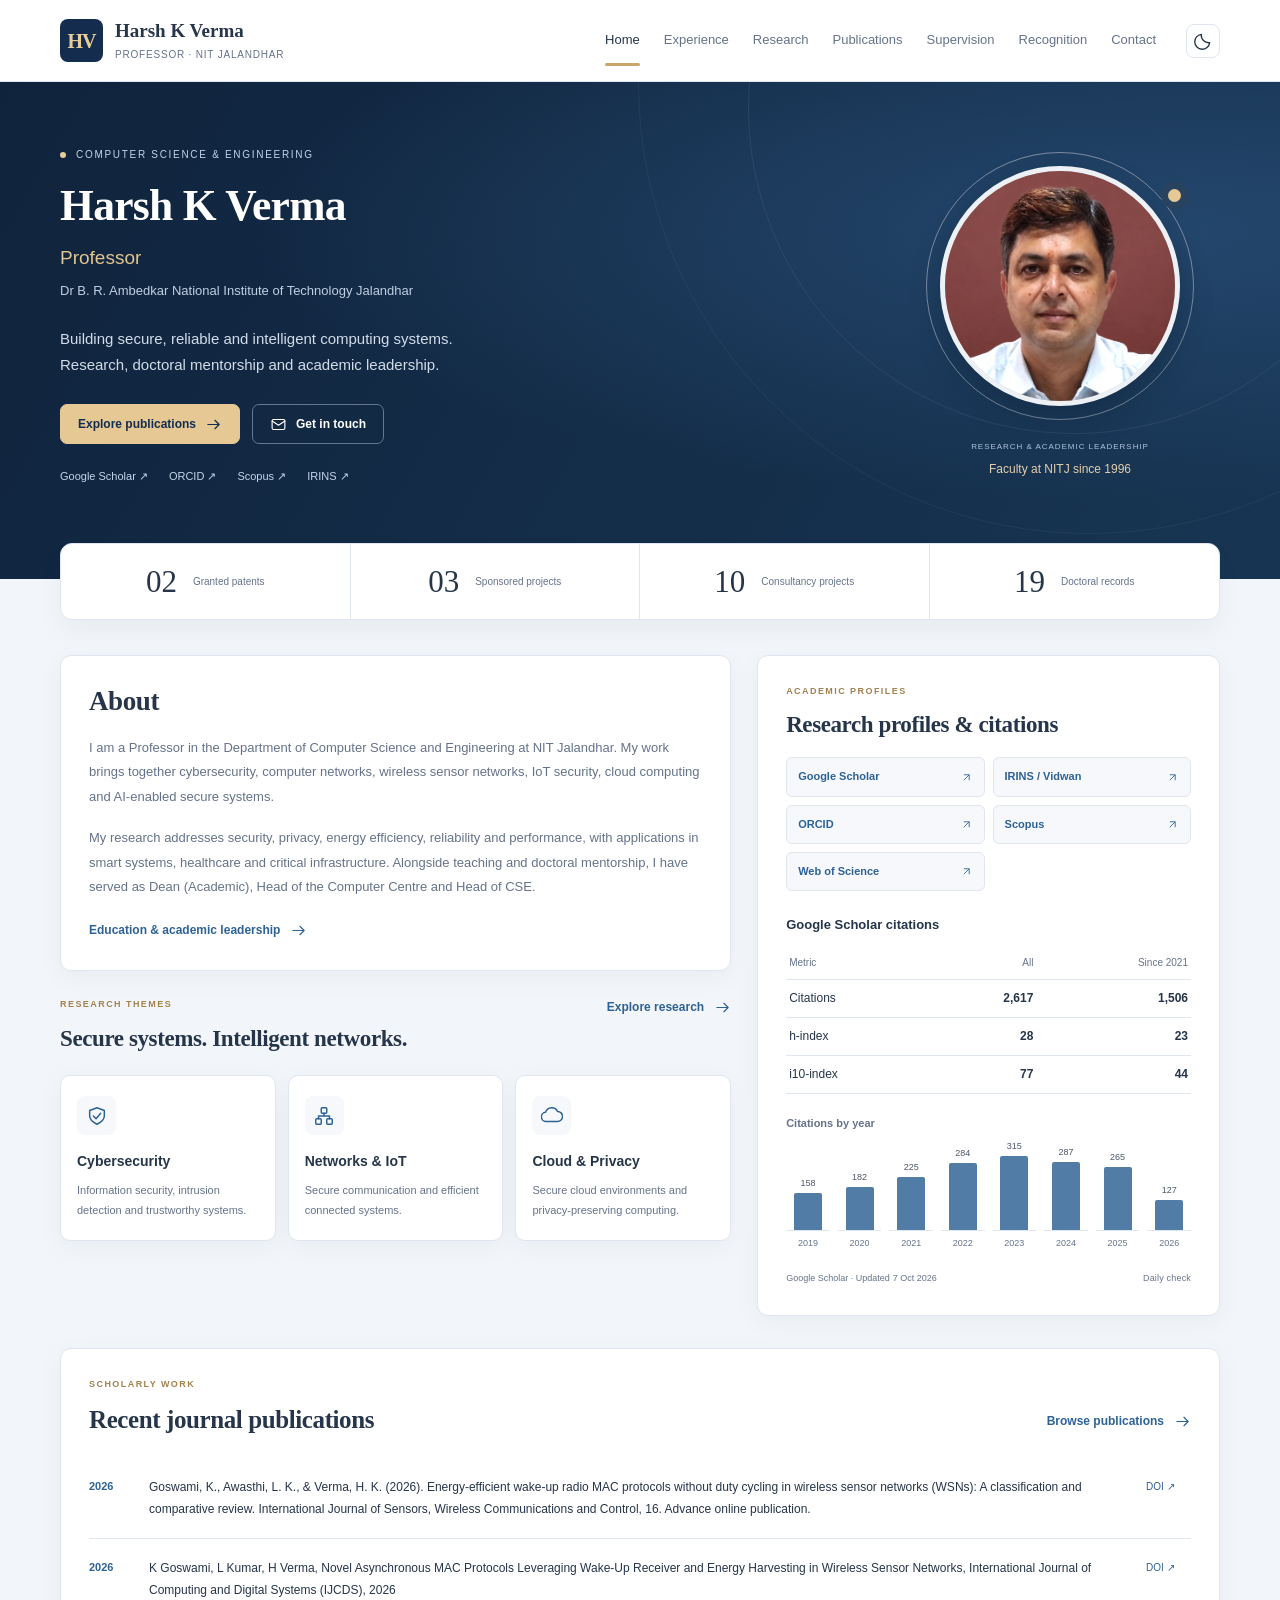
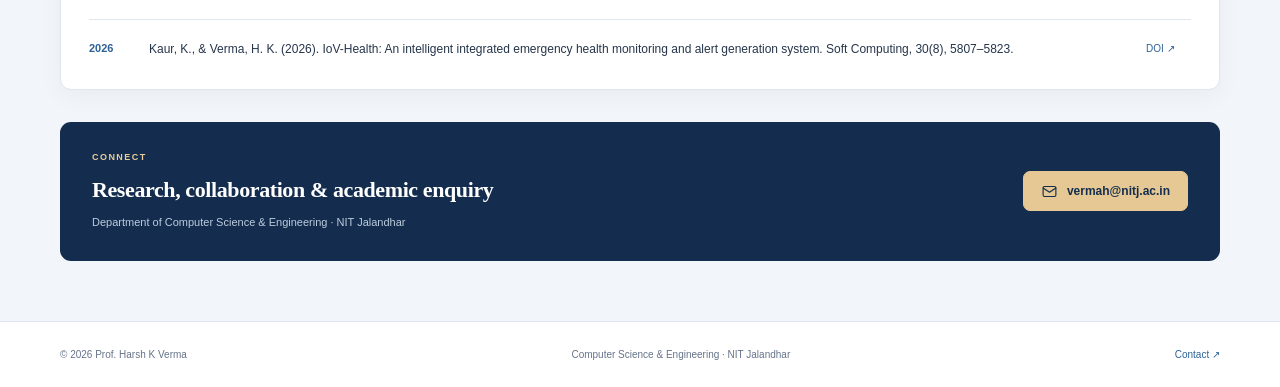
==== index.html @ cc551165 "Use Harsh K Verma consistently throughout the website" ====
<!doctype html><html lang="en"><head><meta charset="utf-8"><meta name="viewport" content="width=device-width,initial-scale=1"><meta name="description" content="Home of Prof. Harsh K Verma, Professor of Computer Science and Engineering at NIT Jalandhar."><meta name="theme-color" content="#142d4e"><title>Home | Prof. Harsh K Verma</title><link rel="canonical" href="https://harsh-verma-nitj.github.io/"><link rel="stylesheet" href="assets/style.css?v=20261007-4"><link rel="icon" type="image/svg+xml" href="assets/favicon.svg"></head><body><a class="skip-link" href="#content">Skip to content</a><header class="site-header"><div class="container nav-wrap"><a class="brand" href="index.html"><span class="brand-mark">HV</span><span>Harsh K Verma<small>Professor · NIT Jalandhar</small></span></a><nav id="primary-nav" class="nav" aria-label="Primary navigation"><a href="index.html" aria-current="page">Home</a><a href="experience.html">Experience</a><a href="research.html">Research</a><a href="publications.html">Publications</a><a href="supervision.html">Supervision</a><a href="service.html">Recognition</a><a href="contact.html">Contact</a></nav><div class="header-tools"><button id="theme-toggle" class="icon-button" type="button" aria-label="Switch to dark mode" aria-pressed="false"><svg viewBox="0 0 24 24" fill="none" stroke="currentColor" stroke-width="1.6" stroke-linecap="round" stroke-linejoin="round" aria-hidden="true"><path d="M20 14A9 9 0 0 1 10 4a9 9 0 1 0 10 10Z"/></svg></button><button class="menu-toggle icon-button" aria-label="Open navigation" aria-controls="primary-nav" aria-expanded="false">☰</button></div></div></header><main id="content"><section class="hero"><div class="container hero-inner"><div class="hero-copy"><p class="eyebrow"><span></span>Computer Science &amp; Engineering</p><h1>Harsh K Verma</h1><p class="hero-role">Professor</p><p class="hero-institute">Dr B. R. Ambedkar National Institute of Technology Jalandhar</p><p class="hero-summary">Building secure, reliable and intelligent computing systems.<br>Research, doctoral mentorship and academic leadership.</p><div class="actions"><a class="btn primary" href="publications.html">Explore publications <svg viewBox="0 0 24 24" fill="none" stroke="currentColor" stroke-width="1.6" stroke-linecap="round" stroke-linejoin="round" aria-hidden="true"><path d="M4 12h16m-6-6 6 6-6 6"/></svg></a><a class="btn outline" href="mailto:vermah@nitj.ac.in"><svg viewBox="0 0 24 24" fill="none" stroke="currentColor" stroke-width="1.6" stroke-linecap="round" stroke-linejoin="round" aria-hidden="true"><rect x="3" y="5" width="18" height="14" rx="2"/><path d="m3 7 9 6 9-6"/></svg> Get in touch</a></div><div class="hero-profile-links"><a href="https://scholar.google.com/citations?hl=en&amp;user=h0edtgIAAAAJ" target="_blank" rel="noopener">Google Scholar ↗</a><a href="https://orcid.org/0000-0003-4826-6150" target="_blank" rel="noopener">ORCID ↗</a><a href="https://www.scopus.com/authid/detail.uri?authorId=57204684351" target="_blank" rel="noopener">Scopus ↗</a><a href="https://nitj.irins.org/profile/90371" target="_blank" rel="noopener">IRINS ↗</a></div></div><div class="hero-photo-area"><div class="portrait-orbit"><img src="assets/profile-maroon-v2.jpg" alt="Prof. Harsh K Verma" class="hero-portrait" width="240" height="240"></div><div class="portrait-caption"><span>RESEARCH &amp; ACADEMIC LEADERSHIP</span><strong>Faculty at NITJ since 1996</strong></div></div></div></section>
<div class="container home-content"><div class="highlights" aria-label="Documented profile highlights"><a href="research.html#patents"><b>02</b><span>Granted patents</span></a><a href="research.html#projects"><b>03</b><span>Sponsored projects</span></a><a href="research.html#consultancy"><b>10</b><span>Consultancy projects</span></a><a href="supervision.html"><b>19</b><span>Doctoral records</span></a></div>
<div class="home-grid"><div class="home-overview"><section class="surface about-surface"><h2>About</h2><p>I am a Professor in the Department of Computer Science and Engineering at NIT Jalandhar. My work brings together cybersecurity, computer networks, wireless sensor networks, IoT security, cloud computing and AI-enabled secure systems.</p><p>My research addresses security, privacy, energy efficiency, reliability and performance, with applications in smart systems, healthcare and critical infrastructure. Alongside teaching and doctoral mentorship, I have served as Dean (Academic), Head of the Computer Centre and Head of CSE.</p><a class="text-link" href="experience.html">Education &amp; academic leadership <svg viewBox="0 0 24 24" fill="none" stroke="currentColor" stroke-width="1.6" stroke-linecap="round" stroke-linejoin="round" aria-hidden="true"><path d="M4 12h16m-6-6 6 6-6 6"/></svg></a></section><section class="home-section"><div class="section-top"><div><p class="section-kicker">Research themes</p><h2>Secure systems. Intelligent networks.</h2></div><a class="text-link" href="research.html">Explore research <svg viewBox="0 0 24 24" fill="none" stroke="currentColor" stroke-width="1.6" stroke-linecap="round" stroke-linejoin="round" aria-hidden="true"><path d="M4 12h16m-6-6 6 6-6 6"/></svg></a></div><div class="theme-grid">
<a class="theme-card" href="research.html#research"><span class="theme-icon"><svg viewBox="0 0 24 24" fill="none" stroke="currentColor" stroke-width="1.6" stroke-linecap="round" stroke-linejoin="round" aria-hidden="true"><path d="M12 3 4 6v6c0 5 8 9 8 9s8-4 8-9V6l-8-3Z"/><path d="m8 12 3 3 5-6"/></svg></span><h3>Cybersecurity</h3><p>Information security, intrusion detection and trustworthy systems.</p></a><a class="theme-card" href="research.html#research"><span class="theme-icon"><svg viewBox="0 0 24 24" fill="none" stroke="currentColor" stroke-width="1.6" stroke-linecap="round" stroke-linejoin="round" aria-hidden="true"><rect x="9" y="3" width="6" height="6" rx="1"/><rect x="3" y="15" width="6" height="6" rx="1"/><rect x="15" y="15" width="6" height="6" rx="1"/><path d="M12 9v3M6 15v-3h12v3"/></svg></span><h3>Networks &amp; IoT</h3><p>Secure communication and efficient connected systems.</p></a><a class="theme-card" href="research.html#research"><span class="theme-icon"><svg viewBox="0 0 24 24" fill="none" stroke="currentColor" stroke-width="1.6" stroke-linecap="round" stroke-linejoin="round" aria-hidden="true"><path d="M6 18a5 5 0 0 1-1-10 7 7 0 0 1 13-1 5.5 5.5 0 0 1 0 11H6Z"/></svg></span><h3>Cloud &amp; Privacy</h3><p>Secure cloud environments and privacy-preserving computing.</p></a></div></section></div><section class="surface scholar-surface" id="scholar-metrics" aria-labelledby="scholar-heading">
<p class="section-kicker">Academic profiles</p><h2 id="scholar-heading">Research profiles &amp; citations</h2>
<div class="research-profiles"><a href="https://scholar.google.com/citations?hl=en&amp;user=h0edtgIAAAAJ" target="_blank" rel="noopener noreferrer">Google Scholar<svg viewBox="0 0 24 24" fill="none" stroke="currentColor" stroke-width="1.6" aria-hidden="true"><path d="M7 17 17 7M7 7h10v10"/></svg></a><a href="https://nitj.irins.org/profile/90371" target="_blank" rel="noopener noreferrer">IRINS / Vidwan<svg viewBox="0 0 24 24" fill="none" stroke="currentColor" stroke-width="1.6" aria-hidden="true"><path d="M7 17 17 7M7 7h10v10"/></svg></a><a href="https://orcid.org/0000-0003-4826-6150" target="_blank" rel="noopener noreferrer">ORCID<svg viewBox="0 0 24 24" fill="none" stroke="currentColor" stroke-width="1.6" aria-hidden="true"><path d="M7 17 17 7M7 7h10v10"/></svg></a><a href="https://www.scopus.com/authid/detail.uri?authorId=57204684351" target="_blank" rel="noopener noreferrer">Scopus<svg viewBox="0 0 24 24" fill="none" stroke="currentColor" stroke-width="1.6" aria-hidden="true"><path d="M7 17 17 7M7 7h10v10"/></svg></a><a href="https://www.webofscience.com/wos/author/record/Y-4606-2019" target="_blank" rel="noopener noreferrer">Web of Science<svg viewBox="0 0 24 24" fill="none" stroke="currentColor" stroke-width="1.6" aria-hidden="true"><path d="M7 17 17 7M7 7h10v10"/></svg></a></div>
<div class="scholar-table-wrap"><table class="scholar-table"><caption>Google Scholar citations</caption><thead><tr><th scope="col">Metric</th><th scope="col">All</th><th scope="col" id="scholar-recent">Since 2021</th></tr></thead><tbody><tr><th scope="row">Citations</th><td data-metric="citations" data-period="all">2,617</td><td data-metric="citations" data-period="recent">1,506</td></tr><tr><th scope="row">h-index</th><td data-metric="h_index" data-period="all">28</td><td data-metric="h_index" data-period="recent">23</td></tr><tr><th scope="row">i10-index</th><td data-metric="i10_index" data-period="all">77</td><td data-metric="i10_index" data-period="recent">44</td></tr></tbody></table></div>
<div class="citation-chart-heading">Citations by year</div><ol class="citation-chart" id="scholar-chart" aria-label="Annual Google Scholar citations"><li aria-label="2019: 158 citations"><span class="citation-column"><span class="citation-bar" style="--bar-height:50.16%"><span class="citation-value">158</span></span></span><span class="citation-year">2019</span></li><li aria-label="2020: 182 citations"><span class="citation-column"><span class="citation-bar" style="--bar-height:57.78%"><span class="citation-value">182</span></span></span><span class="citation-year">2020</span></li><li aria-label="2021: 225 citations"><span class="citation-column"><span class="citation-bar" style="--bar-height:71.43%"><span class="citation-value">225</span></span></span><span class="citation-year">2021</span></li><li aria-label="2022: 284 citations"><span class="citation-column"><span class="citation-bar" style="--bar-height:90.16%"><span class="citation-value">284</span></span></span><span class="citation-year">2022</span></li><li aria-label="2023: 315 citations"><span class="citation-column"><span class="citation-bar" style="--bar-height:100.00%"><span class="citation-value">315</span></span></span><span class="citation-year">2023</span></li><li aria-label="2024: 287 citations"><span class="citation-column"><span class="citation-bar" style="--bar-height:91.11%"><span class="citation-value">287</span></span></span><span class="citation-year">2024</span></li><li aria-label="2025: 265 citations"><span class="citation-column"><span class="citation-bar" style="--bar-height:84.13%"><span class="citation-value">265</span></span></span><span class="citation-year">2025</span></li><li aria-label="2026: 127 citations"><span class="citation-column"><span class="citation-bar" style="--bar-height:40.32%"><span class="citation-value">127</span></span></span><span class="citation-year">2026</span></li></ol>
<p class="scholar-updated">Google Scholar · Updated <time id="scholar-updated" datetime="2026-10-07T07:09:14+00:00">7 Oct 2026</time><span class="scholar-refresh">Daily check</span></p>
</section></div>

<section class="surface home-publications"><div class="section-top"><div><p class="section-kicker">Scholarly work</p><h2>Recent journal publications</h2></div><a class="text-link" href="publications.html">Browse publications <svg viewBox="0 0 24 24" fill="none" stroke="currentColor" stroke-width="1.6" stroke-linecap="round" stroke-linejoin="round" aria-hidden="true"><path d="M4 12h16m-6-6 6 6-6 6"/></svg></a></div><article class="recent-paper"><span class="paper-year">2026</span><p>Goswami, K., Awasthi, L. K., &amp; Verma, H. K. (2026). Energy-efficient wake-up radio MAC protocols without duty cycling in wireless sensor networks (WSNs): A classification and comparative review. International Journal of Sensors, Wireless Communications and Control, 16. Advance online publication.</p><a href="https://doi.org/10.2174/0122103279413470251211053724" target="_blank" rel="noopener" aria-label="Open DOI for publication">DOI ↗</a></article><article class="recent-paper"><span class="paper-year">2026</span><p>K Goswami, L Kumar, H Verma, Novel Asynchronous MAC Protocols Leveraging Wake-Up Receiver and Energy Harvesting in Wireless Sensor Networks, International Journal of Computing and Digital Systems (IJCDS), 2026</p><a href="https://doi.org/10.12785/ijcds/1571172390" target="_blank" rel="noopener" aria-label="Open DOI for publication">DOI ↗</a></article><article class="recent-paper"><span class="paper-year">2026</span><p>Kaur, K., &amp; Verma, H. K. (2026). IoV-Health: An intelligent integrated emergency health monitoring and alert generation system. Soft Computing, 30(8), 5807–5823.</p><a href="https://doi.org/10.1007/s00500-023-08251-4" target="_blank" rel="noopener" aria-label="Open DOI for publication">DOI ↗</a></article></section>
<section class="contact-banner"><div><p class="section-kicker">Connect</p><h2>Research, collaboration &amp; academic enquiry</h2><p>Department of Computer Science &amp; Engineering · NIT Jalandhar</p></div><a class="btn primary" href="mailto:vermah@nitj.ac.in"><svg viewBox="0 0 24 24" fill="none" stroke="currentColor" stroke-width="1.6" stroke-linecap="round" stroke-linejoin="round" aria-hidden="true"><rect x="3" y="5" width="18" height="14" rx="2"/><path d="m3 7 9 6 9-6"/></svg> vermah@nitj.ac.in</a></section></div></main><footer><div class="container footer-inner"><span>© <span id="year"></span> Prof. Harsh K Verma</span><span>Computer Science &amp; Engineering · NIT Jalandhar</span><a href="mailto:vermah@nitj.ac.in">Contact ↗</a></div></footer><script src="assets/script.js?v=20261007-4"></script></body></html>
---- assets/style.css ----
:root{color-scheme:light;--navy:#142d4e;--navy-deep:#10243f;--ink:#26354a;--muted:#65738a;--blue:#2e6295;--gold:#cba66a;--gold-pale:#e8cd98;--page:#f2f5f9;--paper:#fff;--soft:#f6f8fc;--line:#dfe6ef;--max:1160px;--shadow:0 6px 26px rgba(22,44,75,.045)}
body.dark{color-scheme:dark;--ink:#dbe5f3;--muted:#a7b5ca;--blue:#9bc5f1;--page:#0e1828;--paper:#162237;--soft:#1d2c42;--line:#2b3a50;--shadow:0 6px 26px rgba(0,0,0,.15)}
*{box-sizing:border-box}html{scroll-behavior:smooth}body{margin:0;background:var(--page);color:var(--ink);font:15px/1.75 -apple-system,BlinkMacSystemFont,"Segoe UI",Arial,sans-serif}a{color:var(--blue);text-decoration:none}a:hover{text-decoration:underline}button,input,select{font:inherit}button,a,input,select,summary{ -webkit-tap-highlight-color:transparent}button{cursor:pointer}svg{width:20px;height:20px;flex-shrink:0}h1,h2,h3{font-family:Georgia,"Times New Roman",serif;font-weight:600;line-height:1.27;color:var(--ink)}h1,h2,h3,p{margin-top:0}h2{font-size:27px;letter-spacing:-.4px;margin-bottom:18px}h3{font-size:18px;margin-bottom:10px}p{margin-bottom:16px}[hidden]{display:none!important}:focus-visible{outline:3px solid var(--blue);outline-offset:4px}.container{width:min(calc(100% - 48px),var(--max));margin-inline:auto}.skip-link{position:absolute;top:-100px;left:20px;padding:10px 18px;background:var(--paper);z-index:100}.skip-link:focus{top:12px}.site-header{height:82px;background:var(--paper);border-bottom:1px solid var(--line);position:sticky;top:0;z-index:20}.nav-wrap{height:100%;display:flex;align-items:center;gap:30px}.brand{display:flex;align-items:center;gap:12px;color:var(--ink);font:600 19px/1.2 Georgia,serif;white-space:nowrap}.brand:hover{text-decoration:none}.brand-mark{background:var(--navy);color:var(--gold-pale);width:43px;height:43px;border-radius:8px;display:grid;place-items:center;font-size:20px;letter-spacing:-1px}.brand small{display:block;font:10px/1.2 -apple-system,BlinkMacSystemFont,"Segoe UI",Arial,sans-serif;letter-spacing:.08em;margin-top:6px;text-transform:uppercase;color:var(--muted)}.nav{margin-left:auto;display:flex;align-items:center;gap:24px}.nav a{font-size:13px;font-weight:500;color:var(--muted);position:relative;padding:30px 0}.nav a:hover{text-decoration:none;color:var(--ink)}.nav a[aria-current=page]{color:var(--ink)}.nav a[aria-current=page]:after{content:"";height:3px;background:var(--gold);position:absolute;bottom:16px;left:0;right:0;border-radius:4px}.header-tools{display:flex;gap:8px}.icon-button{display:grid;place-items:center;background:transparent;border:1px solid var(--line);border-radius:8px;color:var(--ink);height:34px;width:34px}.menu-toggle{display:none;font-size:18px}.hero{background:radial-gradient(ellipse at 90% 30%,#24476d 0,transparent 55%),linear-gradient(120deg,#10233c,#173553);color:#fff;position:relative;overflow:hidden}.hero:before{content:"";width:650px;height:650px;border:1px solid #fff;border-radius:50%;position:absolute;right:-120px;top:-300px;opacity:.07}.hero:after{content:"";width:900px;height:900px;border:1px solid #fff;border-radius:50%;position:absolute;right:-260px;top:-450px;opacity:.05;pointer-events:none}.hero-inner{position:relative;z-index:1;display:grid;grid-template-columns:minmax(0,1fr) 320px;gap:65px;padding:64px 0 92px;align-items:center}.hero h1{font-size:clamp(32px,3.4vw,47px);letter-spacing:-.7px;color:#fff;margin:14px 0 8px;white-space:nowrap}.eyebrow{font-size:10px;color:#c1d6ed;text-transform:uppercase;letter-spacing:.17em;display:flex;align-items:center;gap:10px;margin:0}.eyebrow>span{height:6px;width:6px;border-radius:50%;background:var(--gold-pale)}.hero-role{font-size:19px;font-weight:500;color:#e2c58f;margin-bottom:6px}.hero-institute{font-size:13px;color:#c0d0e3;max-width:560px;margin-bottom:23px}.hero-summary{color:#d2ddea;font-size:15px;line-height:1.75;margin-bottom:26px}.actions{display:flex;flex-wrap:wrap;gap:12px}.btn{display:inline-flex;align-items:center;justify-content:center;gap:9px;border-radius:7px;border:1px solid var(--line);padding:10px 17px;font-size:12px;font-weight:600;color:var(--ink);background:var(--paper);line-height:1.5;white-space:nowrap}.btn:hover{text-decoration:none;filter:brightness(.96)}.btn svg{width:17px;height:17px}.btn.primary{background:#e5c894;border-color:#e5c894;color:#142d4e}.btn.outline{border-color:#637991;background:transparent;color:#fff}.btn.secondary{background:var(--soft);border-color:var(--line)}button.btn:disabled{opacity:.35;cursor:default}.hero-profile-links{display:flex;gap:21px;margin-top:23px}.hero-profile-links a{color:#c4d6e9;font-size:11px}.hero-photo-area{text-align:center}.portrait-orbit{width:268px;height:268px;border:1px solid #7d8da3;border-radius:50%;padding:13px;margin:auto;position:relative}.portrait-orbit:after{content:"";position:absolute;right:12px;top:36px;width:13px;height:13px;background:#e5c894;box-shadow:0 0 0 7px #29435e;border-radius:50%}.hero-portrait{display:block;width:240px;height:240px;border-radius:50%;object-fit:cover;object-position:center;border:5px solid #edf1f5;background:#c5cbd0;box-shadow:0 12px 30px #0b1a2b55}.portrait-caption{margin-top:20px;display:flex;flex-direction:column;gap:5px}.portrait-caption span{font-size:8px;letter-spacing:.12em;color:#adc4de}.portrait-caption strong{font-size:12px;font-weight:500;color:#e3cfaa}.home-content{position:relative;padding-bottom:60px}.highlights{position:relative;display:grid;grid-template-columns:repeat(4,1fr);margin:-36px 0 35px;background:var(--paper);border:1px solid var(--line);border-radius:12px;box-shadow:0 12px 25px #172e4d0b;z-index:2}.highlights a{padding:22px 20px;display:flex;align-items:center;justify-content:center;gap:16px;border-right:1px solid var(--line);color:var(--muted);font-size:10px;line-height:1.5}.highlights a:hover{text-decoration:none;background:var(--soft)}.highlights a:first-child{border-radius:12px 0 0 12px}.highlights a:last-child{border:0;border-radius:0 12px 12px 0}.highlights b{font:500 31px/1 Georgia,serif;color:var(--ink)}.highlights span{max-width:110px}.home-grid{display:grid;grid-template-columns:1.45fr 1fr;gap:26px;align-items:stretch}.surface{background:var(--paper);border:1px solid var(--line);border-radius:11px;padding:28px;box-shadow:var(--shadow);scroll-margin-top:110px}.section-kicker{font-size:9px;font-weight:600;text-transform:uppercase;letter-spacing:.16em;color:#a3824f;margin-bottom:11px}.about-surface p:not(.section-kicker){font-size:13px;color:var(--muted);line-height:1.9}.about-surface h2{font-size:27px}.text-link{display:inline-flex;align-items:center;gap:10px;font-size:12px;font-weight:600}.text-link svg{width:17px;height:17px}.recent-highlights h2{font-size:23px}.news-item{border-left:2px solid var(--line);padding:0 0 14px 17px;position:relative}.news-item:before{content:"";width:7px;height:7px;border:2px solid var(--paper);border-radius:50%;background:var(--gold);position:absolute;left:-4.5px;top:5px}.news-item:last-child{padding-bottom:0}.news-date{font-size:9px;letter-spacing:.06em;color:var(--blue);font-weight:600}.news-item p{font-size:11px;color:var(--muted);line-height:1.8;margin:5px 0 7px}.home-section{margin-top:40px}.section-top{display:flex;align-items:end;justify-content:space-between;gap:22px;margin-bottom:22px}.section-top h2{margin-bottom:0;font-size:25px}.section-top .text-link{flex-shrink:0;margin-bottom:4px}.theme-grid{display:grid;grid-template-columns:repeat(4,1fr);gap:18px}.theme-card{padding:23px 20px;border:1px solid var(--line);border-radius:10px;background:var(--paper);color:var(--ink);box-shadow:var(--shadow)}.theme-card:hover{text-decoration:none;border-color:#a8bdd3}.theme-icon{display:grid;place-items:center;width:39px;height:39px;border-radius:8px;background:var(--soft);color:var(--blue);margin-bottom:18px}.theme-icon svg{width:22px;height:22px}.theme-card h3{font-family:inherit;font-size:14px;font-weight:600}.theme-card p{font-size:11px;line-height:1.8;color:var(--muted);margin:0}.home-publications{margin-top:32px}.recent-paper{display:grid;grid-template-columns:45px minmax(0,1fr) 45px;gap:15px;padding:18px 0;border-bottom:1px solid var(--line);align-items:start}.recent-paper:last-child{padding-bottom:0;border-bottom:0}.recent-paper .paper-year{font-size:11px;font-weight:600;color:var(--blue);padding-top:1px}.recent-paper p{font-size:12px;line-height:1.85;margin:0}.recent-paper a{font-size:10px;white-space:nowrap;padding-top:2px}.contact-banner{margin-top:32px;border-radius:11px;background:var(--navy);padding:28px 32px;display:flex;align-items:center;justify-content:space-between;gap:24px}.contact-banner h2{font-size:22px;color:#fff;margin-bottom:9px}.contact-banner p:not(.section-kicker){font-size:11px;color:#bccdde;margin-bottom:0}.contact-banner .section-kicker{color:var(--gold-pale)}.page-layout{display:grid;grid-template-columns:240px minmax(0,1fr);gap:30px;padding:38px 0 60px;align-items:start}.profile-sidebar{position:sticky;top:114px;background:var(--paper);border:1px solid var(--line);border-radius:11px;padding:24px 20px;box-shadow:var(--shadow)}.side-portrait{display:block;border-radius:50%;width:144px;height:144px;object-fit:cover;margin:auto;border:4px solid var(--soft)}.profile-sidebar h2{font-size:20px;text-align:center;margin:18px 0 7px}.side-designation{text-align:center;font-size:12px;font-weight:600;color:var(--blue);margin-bottom:16px}.profile-sidebar>p:not(.side-designation){font-size:11px;color:var(--muted);text-align:center;line-height:1.85;margin-bottom:13px}.side-email{display:block;text-align:center;font-size:11px}.side-links{margin-top:22px;padding-top:15px;border-top:1px solid var(--line)}.side-links a{display:flex;justify-content:space-between;gap:12px;font-size:11px;padding:6px 0}.side-note{border-top:1px solid var(--line);margin-top:16px;padding-top:19px}.side-note>span{font-size:8px;letter-spacing:.13em;color:var(--muted)}.side-note p{font-size:11px;margin:7px 0 0;line-height:1.85;color:var(--ink)}.page-content{min-width:0}.page-heading{padding:4px 0 20px}.page-heading h1{font-size:34px;letter-spacing:-.5px;margin:0 0 12px}.page-heading>p:last-child{color:var(--muted);font-size:12px;margin:0;max-width:650px}.page-content .surface+.surface{margin-top:23px}.page-content .surface>.section-kicker{margin-bottom:9px}.page-content .surface>h2{font-size:23px;margin-bottom:18px}.intro{font-size:12px;color:var(--muted);margin-bottom:24px}.cards{display:grid;gap:15px}.cards.two{grid-template-columns:repeat(2,minmax(0,1fr))}.cards.three{grid-template-columns:repeat(2,minmax(0,1fr))}.card{border:1px solid var(--line);background:var(--soft);padding:20px;border-radius:8px;min-width:0;overflow-wrap:anywhere}.card h3{font-size:16px;line-height:1.5;margin:10px 0}.card p{font-size:11px;color:var(--muted);line-height:1.8;margin-bottom:0}.record-meta{display:flex;flex-wrap:wrap;justify-content:space-between;gap:7px 12px;font-size:9px;color:var(--muted)}.tag{display:inline-block;border:1px solid var(--line);background:var(--paper);padding:2px 7px;border-radius:4px;color:var(--blue);text-transform:uppercase;letter-spacing:.05em;font-size:8px;font-weight:600}.scholar-card[data-status=Submitted] .tag{color:#94632d;background:#fcf3e5}.small{font-size:10px!important;margin-top:14px!important}.thesis-title{color:var(--ink)!important;margin-bottom:12px!important}.timeline-item{display:grid;grid-template-columns:135px minmax(0,1fr);gap:20px;padding:20px 0;border-bottom:1px solid var(--line);position:relative}.timeline-item:first-child{padding-top:0}.timeline-item:last-child{border:0;padding-bottom:0}.timeline-item .year{font-size:10px;color:var(--blue);font-weight:600;line-height:1.7}.timeline-item h3{font-size:17px;margin-bottom:8px}.timeline-item p{font-size:11px;color:var(--muted);margin:0}.qualification{display:flex;align-items:center;gap:18px}.qualification-icon{display:grid;place-items:center;background:var(--soft);width:52px;height:52px;border-radius:9px;color:var(--blue)}.qualification h3{margin:0 0 4px;font-size:18px}.qualification p{margin:0;font-size:12px;color:var(--muted)}.section-tabs{display:flex;flex-wrap:wrap;gap:8px;margin-bottom:23px}.section-tabs a{padding:7px 12px;background:var(--paper);border:1px solid var(--line);border-radius:5px;font-size:11px}.project-facts{margin:16px 0 0}.project-facts>div{padding:9px 0 0;margin-top:9px;border-top:1px solid var(--line)}.project-facts dt{font-size:8px;text-transform:uppercase;letter-spacing:.08em;color:var(--muted)}.project-facts dd{margin:3px 0 0;font-size:11px;color:var(--ink)}.table-wrap{overflow-x:auto;border:1px solid var(--line);border-radius:8px}.records-table{width:100%;min-width:620px;border-collapse:collapse;text-align:left;font-size:10px}.records-table th{background:var(--soft);font-size:9px;font-weight:600;letter-spacing:.04em;color:var(--blue);padding:12px 14px;border-bottom:1px solid var(--line)}.records-table td{padding:14px;vertical-align:top;border-bottom:1px solid var(--line);line-height:1.8}.records-table tr:last-child td{border-bottom:0}.records-table th:first-child{width:46%}.records-table th:nth-child(2){width:26%}.team-details{margin-top:6px;font-size:9px}.team-details summary{cursor:pointer;color:var(--blue)}.team-details p{margin:6px 0 0;color:var(--muted)}.publication-controls,.scholar-controls{display:flex;align-items:end;gap:12px;flex-wrap:wrap}.publication-controls>div{flex:1;min-width:100px}.publication-controls>.search-field{flex:2.5;min-width:180px}.publication-controls label,.scholar-controls label{display:block;font-size:10px;font-weight:600;margin-bottom:7px}.publication-controls input,.publication-controls select,.scholar-controls input,.scholar-controls select{width:100%;background:var(--paper);color:var(--ink);border:1px solid #b5c2d1;border-radius:6px;padding:10px;font-size:11px;line-height:1.7}.publication-controls .btn{padding:11px 13px;font-size:10px}.result-count{font-size:10px;color:var(--muted);margin:20px 0 8px}.publication{padding:19px 0;border-bottom:1px solid var(--line);overflow-wrap:anywhere}.publication p{font-size:12px;line-height:1.85;margin:10px 0 8px}.doi-link{font-size:10px;display:inline-block;border:1px solid var(--line);padding:2px 7px;border-radius:4px;background:var(--soft)}.publication-pagination{display:flex;align-items:center;justify-content:space-between;gap:14px;margin-top:24px;font-size:10px}.publication-pagination .btn{font-size:10px}.profile-resources{border-top:1px solid var(--line);padding-top:24px;margin-top:30px}.profile-resources h3{font-size:17px}.profile-links{display:flex;flex-wrap:wrap;gap:16px;font-size:11px}.scholar-controls>div:first-child{flex:3;min-width:180px}.scholar-controls>div:last-child{flex:1;min-width:140px}.award-feature{display:flex;align-items:center;gap:22px}.award-icon{display:grid;place-items:center;width:70px;height:70px;background:#f6eddd;border-radius:12px;color:#9a773b}.award-icon svg{height:38px;width:38px}.award-feature h2{font-size:27px;margin-bottom:7px}.award-feature p:last-child{font-size:12px;color:var(--muted);margin:0}.membership-list>div{display:flex;align-items:center;justify-content:space-between;gap:20px;padding:17px 0;border-bottom:1px solid var(--line)}.membership-list>div:last-child{border:0;padding-bottom:0}.membership-list h3{font-size:16px;margin:0}.contact-email{font-size:24px;font-family:Georgia,serif;display:inline-flex;align-items:center;gap:14px}.contact-address{padding:25px 0;margin-top:22px;border-top:1px solid var(--line)}.contact-address h2{font-size:21px}.contact-address p{font-size:12px;color:var(--muted);margin:0}.contact-profiles{display:grid;grid-template-columns:1fr 1fr;gap:12px}.contact-profiles a{display:flex;justify-content:space-between;gap:16px;background:var(--soft);padding:15px;border:1px solid var(--line);border-radius:7px;font-size:12px}footer{border-top:1px solid var(--line);background:var(--paper);color:var(--muted)}.footer-inner{display:flex;align-items:center;justify-content:space-between;gap:18px;padding:24px 0;font-size:10px}.footer-inner a{font-size:10px}body.dark .section-kicker{color:#d8b980}body.dark .hero{background:radial-gradient(ellipse at 90% 30%,#223e60 0,transparent 55%),linear-gradient(120deg,#0d1b30,#122a42)}body.dark .scholar-card[data-status=Submitted] .tag{color:#ebca93;background:#3d3020}body.dark .award-icon{background:#3d3020;color:#dfc18d}
@media(max-width:1120px){.nav-wrap{gap:18px}.nav{gap:17px}.nav a{font-size:12px}.brand{font-size:17px}.hero-inner{gap:30px;grid-template-columns:minmax(0,1fr) 280px}.hero h1{font-size:39px}.hero-institute{max-width:470px}}
@media(max-width:960px){.site-header{height:72px}.nav{display:none;position:absolute;top:71px;left:0;right:0;background:var(--paper);border-bottom:1px solid var(--line);box-shadow:var(--shadow);padding:16px 24px;flex-wrap:wrap;gap:0}.nav.open{display:flex}.nav a{padding:11px 18px;flex:1 1 25%;text-align:center}.nav a[aria-current=page]:after{bottom:5px;left:25px;right:25px}.menu-toggle{display:grid}.header-tools{margin-left:auto}.hero-inner{grid-template-columns:minmax(0,1fr) 230px;gap:20px;padding:50px 0 75px}.hero h1{font-size:33px;white-space:normal}.hero-photo-area .portrait-orbit{width:222px;height:222px;padding:10px}.hero-portrait{width:200px;height:200px}.hero-summary{font-size:13px}.portrait-caption span{font-size:7px}.highlights a{padding:18px 12px;gap:12px}.highlights b{font-size:28px}.home-grid{grid-template-columns:1.3fr 1fr;gap:18px}.surface{padding:23px}.about-surface h2{font-size:23px}.theme-grid{gap:12px}.theme-card{padding:18px 14px}.page-layout{grid-template-columns:200px minmax(0,1fr);gap:20px}.profile-sidebar{top:100px;padding:20px 15px}.profile-sidebar h2{font-size:18px}.cards.two,.cards.three{grid-template-columns:1fr}.publication-controls>.search-field{flex:1 1 100%}.page-heading h1{font-size:29px}.contact-banner{padding:24px}.contact-banner h2{font-size:20px}}
@media(max-width:720px){.container{width:calc(100% - 32px)}.hero-inner{grid-template-columns:1fr;text-align:center;padding:37px 0 65px;gap:28px}.hero-copy{grid-row:2}.hero-photo-area{grid-row:1}.hero-photo-area .portrait-orbit{width:184px;height:184px;padding:10px}.hero-portrait{width:162px;height:162px;border-width:4px}.portrait-orbit:after{width:10px;height:10px;top:22px;right:9px;box-shadow:0 0 0 5px #29435e}.portrait-caption{display:none}.eyebrow{justify-content:center;font-size:8px;letter-spacing:.12em}.hero h1{font-size:34px;margin-top:12px}.hero-role{font-size:16px}.hero-institute{font-size:11px;margin:0 auto 18px;max-width:390px}.hero-summary{font-size:12px;margin-bottom:22px}.actions,.hero-profile-links{justify-content:center}.actions{gap:10px}.actions .btn{font-size:11px;padding:10px 14px}.hero-profile-links{margin-top:20px}.highlights{grid-template-columns:1fr 1fr;margin-top:-30px;margin-bottom:23px}.highlights a{justify-content:start;padding:19px 20px}.highlights a:nth-child(2){border-right:0}.highlights a:nth-child(-n+2){border-bottom:1px solid var(--line)}.highlights a:last-child{border-radius:0 0 12px 0}.highlights a:first-child{border-radius:12px 0 0 0}.highlights a:nth-child(3){border-radius:0 0 0 12px}.highlights span{max-width:140px;font-size:9px}.home-grid{grid-template-columns:1fr}.surface{padding:22px}.about-surface p:not(.section-kicker){font-size:12px}.recent-highlights h2{font-size:23px}.news-item p{font-size:11px}.home-section{margin-top:30px}.section-top{align-items:start;flex-direction:column;gap:12px}.section-top h2{font-size:23px}.theme-grid{grid-template-columns:1fr 1fr}.theme-card{padding:19px 17px}.theme-card p{font-size:10px}.home-publications{margin-top:23px}.recent-paper{grid-template-columns:35px minmax(0,1fr);gap:10px}.recent-paper a{grid-column:2}.recent-paper p{font-size:11px}.contact-banner{flex-direction:column;align-items:start;margin-top:23px}.contact-banner h2{font-size:22px}.contact-banner .btn{font-size:11px}.page-layout{grid-template-columns:1fr;padding-top:26px}.profile-sidebar{display:none}.page-heading h1{font-size:30px}.page-heading>p:last-child{font-size:12px}.page-content .surface{padding:21px}.cards.two,.cards.three{grid-template-columns:1fr}.timeline-item{grid-template-columns:1fr;gap:9px}.timeline-item .year br{display:none}.timeline-item h3{font-size:18px}.section-tabs{gap:6px}.section-tabs a{font-size:10px;padding:6px 10px}.publication-controls>div{min-width:100px}.publication-controls .btn{flex:0 0 auto}.publication p{font-size:11px}.publication-controls input,.publication-controls select{font-size:11px}.scholar-controls>div:first-child{flex:1 1 100%}.membership-list>div{flex-direction:column;align-items:start;gap:9px}.contact-profiles{grid-template-columns:1fr}.contact-email{font-size:21px}.contact-address h2{font-size:20px}.award-feature{gap:15px}.award-icon{width:52px;height:52px;flex-shrink:0}.award-feature h2{font-size:23px}.footer-inner{align-items:start;flex-direction:column;gap:7px;padding:21px 0}.nav a{flex:1 1 50%}.home-content{padding-bottom:32px}}
@media(prefers-reduced-motion:reduce){html{scroll-behavior:auto}}
@media print{.site-header,.profile-sidebar,.header-tools,.publication-controls,.publication-pagination,.scholar-controls,footer{display:none}.page-layout{display:block}.surface{border:0;box-shadow:none;break-inside:avoid}.publication[hidden],.scholar-card[hidden]{display:block!important}.hero{color:#000;background:#fff}.hero h1,.hero-role,.hero-institute,.hero-summary{color:#000}}

.cards+.cards{margin-top:15px}
.qualification+.qualification{margin-top:20px;padding-top:20px;border-top:1px solid var(--line)}.qualification-year{display:grid;place-items:center;background:var(--soft);width:52px;height:52px;border-radius:9px;color:var(--blue);font-size:12px;font-weight:600;flex-shrink:0}
.hero-portrait,.side-portrait{object-position:center top}.hero-profile-links{flex-wrap:wrap}
/* Scholarly profiles and the last verified Google Scholar snapshot. */
.scholar-surface h2{font-size:23px;margin-bottom:18px}
.research-profiles{display:grid;grid-template-columns:1fr 1fr;gap:8px;margin-bottom:23px}
.research-profiles a{display:flex;align-items:center;justify-content:space-between;gap:8px;padding:9px 11px;background:var(--soft);border:1px solid var(--line);border-radius:6px;color:var(--blue);font-size:11px;font-weight:600;text-decoration:none}
.research-profiles a:hover,.research-profiles a:focus-visible{border-color:var(--blue)}
.research-profiles svg{width:13px;height:13px;flex-shrink:0}
.scholar-table{width:100%;border-collapse:collapse;font-size:12px;min-width:0}
.scholar-table caption{text-align:left;color:var(--ink);font-weight:600;font-size:13px;padding-bottom:9px}
.scholar-table th,.scholar-table td{padding:8px 3px;border-bottom:1px solid var(--line)}
.scholar-table thead th{font-size:10px;color:var(--muted);font-weight:500}
.scholar-table th:first-child{text-align:left}
.scholar-table td,.scholar-table th:not(:first-child){text-align:right;font-variant-numeric:tabular-nums}
.scholar-table tbody th{font-weight:500;color:var(--ink)}
.scholar-table tbody td{font-weight:600;color:var(--ink)}
.citation-chart-heading{font-size:11px;font-weight:600;color:var(--muted);margin:20px 0 22px}
.citation-chart{display:grid;grid-template-columns:repeat(8,minmax(0,1fr));gap:8px;list-style:none;padding:0;margin:0}
.citation-chart li{text-align:center;min-width:0}
.citation-column{height:75px;display:flex;align-items:flex-end;justify-content:center;border-bottom:1px solid var(--line)}
.citation-bar{display:block;position:relative;width:65%;height:var(--bar-height);min-height:1px;max-width:28px;background:var(--blue);border-radius:2px 2px 0 0;opacity:.83}
.citation-value{position:absolute;left:50%;bottom:100%;transform:translateX(-50%);font-size:9px;line-height:20px;color:var(--ink)}
.citation-year{font-size:9px;color:var(--muted);display:block;padding-top:5px}
.scholar-updated{font-size:9px;color:var(--muted);margin:20px 0 0;display:flex;flex-wrap:wrap;align-items:center;gap:0 3px}
.scholar-refresh{margin-left:auto;font-size:9px;letter-spacing:.02em}
@media(max-width:420px){.scholar-surface{padding:22px}.citation-chart{gap:5px}.scholar-surface h2{font-size:21px}}

/* Keep research themes below About, beside the Scholar panel. */
.home-overview{display:flex;flex-direction:column;gap:26px;min-width:0}
.home-overview .home-section{margin-top:0}
.home-overview .theme-grid{grid-template-columns:repeat(3,minmax(0,1fr));gap:12px}
.home-overview .section-top{flex-wrap:wrap;align-items:start;gap:12px}
.home-overview .section-top h2{font-size:23px}
.home-overview .theme-card{padding:20px 16px}
@media(max-width:600px){.home-overview .theme-grid{grid-template-columns:1fr}.home-overview .theme-card{padding:20px}.home-overview .theme-card p{font-size:11px}}
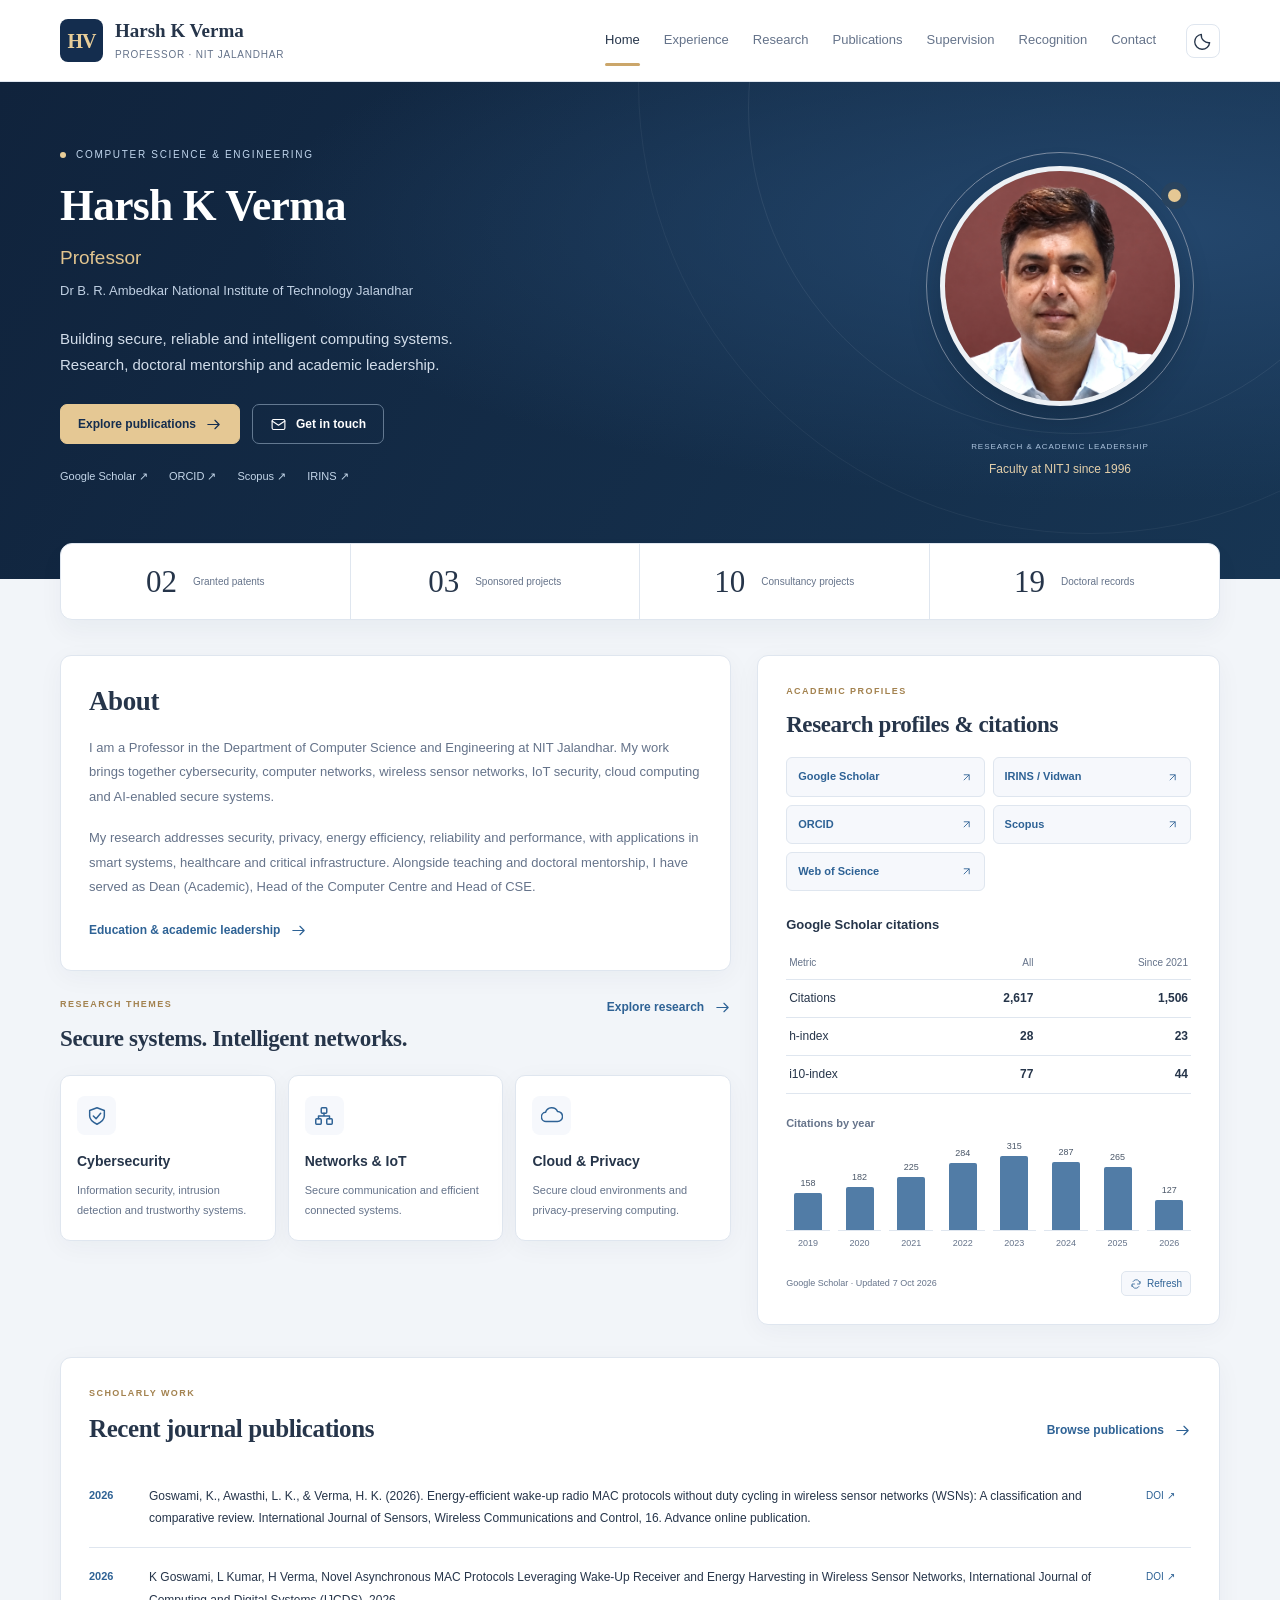
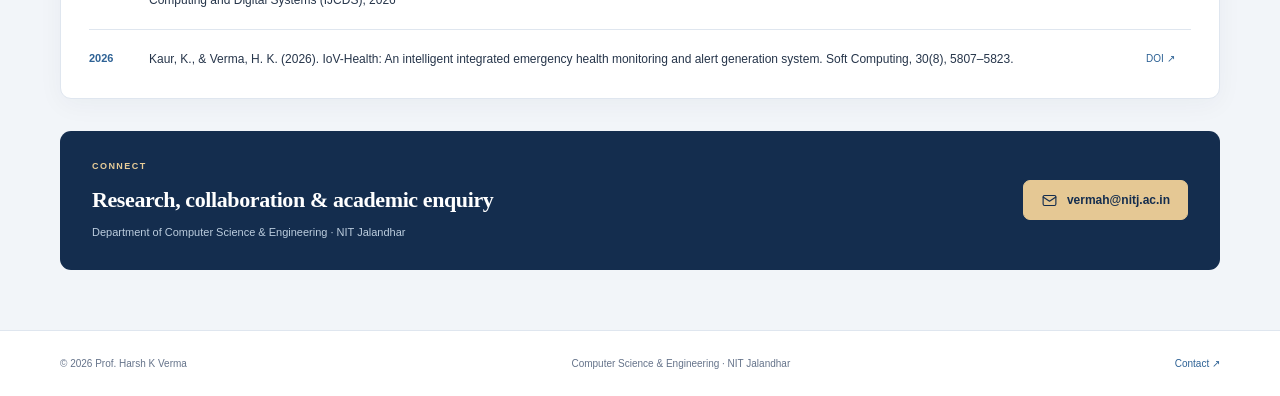
==== commit 3906b3ec: "Replace daily check label with a working citation refresh button" ====
--- a/index.html
+++ b/index.html
@@ -1,4 +1,4 @@
-<!doctype html><html lang="en"><head><meta charset="utf-8"><meta name="viewport" content="width=device-width,initial-scale=1"><meta name="description" content="Home of Prof. Harsh K Verma, Professor of Computer Science and Engineering at NIT Jalandhar."><meta name="theme-color" content="#142d4e"><title>Home | Prof. Harsh K Verma</title><link rel="canonical" href="https://harsh-verma-nitj.github.io/"><link rel="stylesheet" href="assets/style.css?v=20261007-4"><link rel="icon" type="image/svg+xml" href="assets/favicon.svg"></head><body><a class="skip-link" href="#content">Skip to content</a><header class="site-header"><div class="container nav-wrap"><a class="brand" href="index.html"><span class="brand-mark">HV</span><span>Harsh K Verma<small>Professor · NIT Jalandhar</small></span></a><nav id="primary-nav" class="nav" aria-label="Primary navigation"><a href="index.html" aria-current="page">Home</a><a href="experience.html">Experience</a><a href="research.html">Research</a><a href="publications.html">Publications</a><a href="supervision.html">Supervision</a><a href="service.html">Recognition</a><a href="contact.html">Contact</a></nav><div class="header-tools"><button id="theme-toggle" class="icon-button" type="button" aria-label="Switch to dark mode" aria-pressed="false"><svg viewBox="0 0 24 24" fill="none" stroke="currentColor" stroke-width="1.6" stroke-linecap="round" stroke-linejoin="round" aria-hidden="true"><path d="M20 14A9 9 0 0 1 10 4a9 9 0 1 0 10 10Z"/></svg></button><button class="menu-toggle icon-button" aria-label="Open navigation" aria-controls="primary-nav" aria-expanded="false">☰</button></div></div></header><main id="content"><section class="hero"><div class="container hero-inner"><div class="hero-copy"><p class="eyebrow"><span></span>Computer Science &amp; Engineering</p><h1>Harsh K Verma</h1><p class="hero-role">Professor</p><p class="hero-institute">Dr B. R. Ambedkar National Institute of Technology Jalandhar</p><p class="hero-summary">Building secure, reliable and intelligent computing systems.<br>Research, doctoral mentorship and academic leadership.</p><div class="actions"><a class="btn primary" href="publications.html">Explore publications <svg viewBox="0 0 24 24" fill="none" stroke="currentColor" stroke-width="1.6" stroke-linecap="round" stroke-linejoin="round" aria-hidden="true"><path d="M4 12h16m-6-6 6 6-6 6"/></svg></a><a class="btn outline" href="mailto:vermah@nitj.ac.in"><svg viewBox="0 0 24 24" fill="none" stroke="currentColor" stroke-width="1.6" stroke-linecap="round" stroke-linejoin="round" aria-hidden="true"><rect x="3" y="5" width="18" height="14" rx="2"/><path d="m3 7 9 6 9-6"/></svg> Get in touch</a></div><div class="hero-profile-links"><a href="https://scholar.google.com/citations?hl=en&amp;user=h0edtgIAAAAJ" target="_blank" rel="noopener">Google Scholar ↗</a><a href="https://orcid.org/0000-0003-4826-6150" target="_blank" rel="noopener">ORCID ↗</a><a href="https://www.scopus.com/authid/detail.uri?authorId=57204684351" target="_blank" rel="noopener">Scopus ↗</a><a href="https://nitj.irins.org/profile/90371" target="_blank" rel="noopener">IRINS ↗</a></div></div><div class="hero-photo-area"><div class="portrait-orbit"><img src="assets/profile-maroon-v2.jpg" alt="Prof. Harsh K Verma" class="hero-portrait" width="240" height="240"></div><div class="portrait-caption"><span>RESEARCH &amp; ACADEMIC LEADERSHIP</span><strong>Faculty at NITJ since 1996</strong></div></div></div></section>
+<!doctype html><html lang="en"><head><meta charset="utf-8"><meta name="viewport" content="width=device-width,initial-scale=1"><meta name="description" content="Home of Prof. Harsh K Verma, Professor of Computer Science and Engineering at NIT Jalandhar."><meta name="theme-color" content="#142d4e"><title>Home | Prof. Harsh K Verma</title><link rel="canonical" href="https://harsh-verma-nitj.github.io/"><link rel="stylesheet" href="assets/style.css?v=20261007-5"><link rel="icon" type="image/svg+xml" href="assets/favicon.svg"></head><body><a class="skip-link" href="#content">Skip to content</a><header class="site-header"><div class="container nav-wrap"><a class="brand" href="index.html"><span class="brand-mark">HV</span><span>Harsh K Verma<small>Professor · NIT Jalandhar</small></span></a><nav id="primary-nav" class="nav" aria-label="Primary navigation"><a href="index.html" aria-current="page">Home</a><a href="experience.html">Experience</a><a href="research.html">Research</a><a href="publications.html">Publications</a><a href="supervision.html">Supervision</a><a href="service.html">Recognition</a><a href="contact.html">Contact</a></nav><div class="header-tools"><button id="theme-toggle" class="icon-button" type="button" aria-label="Switch to dark mode" aria-pressed="false"><svg viewBox="0 0 24 24" fill="none" stroke="currentColor" stroke-width="1.6" stroke-linecap="round" stroke-linejoin="round" aria-hidden="true"><path d="M20 14A9 9 0 0 1 10 4a9 9 0 1 0 10 10Z"/></svg></button><button class="menu-toggle icon-button" aria-label="Open navigation" aria-controls="primary-nav" aria-expanded="false">☰</button></div></div></header><main id="content"><section class="hero"><div class="container hero-inner"><div class="hero-copy"><p class="eyebrow"><span></span>Computer Science &amp; Engineering</p><h1>Harsh K Verma</h1><p class="hero-role">Professor</p><p class="hero-institute">Dr B. R. Ambedkar National Institute of Technology Jalandhar</p><p class="hero-summary">Building secure, reliable and intelligent computing systems.<br>Research, doctoral mentorship and academic leadership.</p><div class="actions"><a class="btn primary" href="publications.html">Explore publications <svg viewBox="0 0 24 24" fill="none" stroke="currentColor" stroke-width="1.6" stroke-linecap="round" stroke-linejoin="round" aria-hidden="true"><path d="M4 12h16m-6-6 6 6-6 6"/></svg></a><a class="btn outline" href="mailto:vermah@nitj.ac.in"><svg viewBox="0 0 24 24" fill="none" stroke="currentColor" stroke-width="1.6" stroke-linecap="round" stroke-linejoin="round" aria-hidden="true"><rect x="3" y="5" width="18" height="14" rx="2"/><path d="m3 7 9 6 9-6"/></svg> Get in touch</a></div><div class="hero-profile-links"><a href="https://scholar.google.com/citations?hl=en&amp;user=h0edtgIAAAAJ" target="_blank" rel="noopener">Google Scholar ↗</a><a href="https://orcid.org/0000-0003-4826-6150" target="_blank" rel="noopener">ORCID ↗</a><a href="https://www.scopus.com/authid/detail.uri?authorId=57204684351" target="_blank" rel="noopener">Scopus ↗</a><a href="https://nitj.irins.org/profile/90371" target="_blank" rel="noopener">IRINS ↗</a></div></div><div class="hero-photo-area"><div class="portrait-orbit"><img src="assets/profile-maroon-v2.jpg" alt="Prof. Harsh K Verma" class="hero-portrait" width="240" height="240"></div><div class="portrait-caption"><span>RESEARCH &amp; ACADEMIC LEADERSHIP</span><strong>Faculty at NITJ since 1996</strong></div></div></div></section>
 <div class="container home-content"><div class="highlights" aria-label="Documented profile highlights"><a href="research.html#patents"><b>02</b><span>Granted patents</span></a><a href="research.html#projects"><b>03</b><span>Sponsored projects</span></a><a href="research.html#consultancy"><b>10</b><span>Consultancy projects</span></a><a href="supervision.html"><b>19</b><span>Doctoral records</span></a></div>
 <div class="home-grid"><div class="home-overview"><section class="surface about-surface"><h2>About</h2><p>I am a Professor in the Department of Computer Science and Engineering at NIT Jalandhar. My work brings together cybersecurity, computer networks, wireless sensor networks, IoT security, cloud computing and AI-enabled secure systems.</p><p>My research addresses security, privacy, energy efficiency, reliability and performance, with applications in smart systems, healthcare and critical infrastructure. Alongside teaching and doctoral mentorship, I have served as Dean (Academic), Head of the Computer Centre and Head of CSE.</p><a class="text-link" href="experience.html">Education &amp; academic leadership <svg viewBox="0 0 24 24" fill="none" stroke="currentColor" stroke-width="1.6" stroke-linecap="round" stroke-linejoin="round" aria-hidden="true"><path d="M4 12h16m-6-6 6 6-6 6"/></svg></a></section><section class="home-section"><div class="section-top"><div><p class="section-kicker">Research themes</p><h2>Secure systems. Intelligent networks.</h2></div><a class="text-link" href="research.html">Explore research <svg viewBox="0 0 24 24" fill="none" stroke="currentColor" stroke-width="1.6" stroke-linecap="round" stroke-linejoin="round" aria-hidden="true"><path d="M4 12h16m-6-6 6 6-6 6"/></svg></a></div><div class="theme-grid">
 <a class="theme-card" href="research.html#research"><span class="theme-icon"><svg viewBox="0 0 24 24" fill="none" stroke="currentColor" stroke-width="1.6" stroke-linecap="round" stroke-linejoin="round" aria-hidden="true"><path d="M12 3 4 6v6c0 5 8 9 8 9s8-4 8-9V6l-8-3Z"/><path d="m8 12 3 3 5-6"/></svg></span><h3>Cybersecurity</h3><p>Information security, intrusion detection and trustworthy systems.</p></a><a class="theme-card" href="research.html#research"><span class="theme-icon"><svg viewBox="0 0 24 24" fill="none" stroke="currentColor" stroke-width="1.6" stroke-linecap="round" stroke-linejoin="round" aria-hidden="true"><rect x="9" y="3" width="6" height="6" rx="1"/><rect x="3" y="15" width="6" height="6" rx="1"/><rect x="15" y="15" width="6" height="6" rx="1"/><path d="M12 9v3M6 15v-3h12v3"/></svg></span><h3>Networks &amp; IoT</h3><p>Secure communication and efficient connected systems.</p></a><a class="theme-card" href="research.html#research"><span class="theme-icon"><svg viewBox="0 0 24 24" fill="none" stroke="currentColor" stroke-width="1.6" stroke-linecap="round" stroke-linejoin="round" aria-hidden="true"><path d="M6 18a5 5 0 0 1-1-10 7 7 0 0 1 13-1 5.5 5.5 0 0 1 0 11H6Z"/></svg></span><h3>Cloud &amp; Privacy</h3><p>Secure cloud environments and privacy-preserving computing.</p></a></div></section></div><section class="surface scholar-surface" id="scholar-metrics" aria-labelledby="scholar-heading">
@@ -6,8 +6,8 @@
 <div class="research-profiles"><a href="https://scholar.google.com/citations?hl=en&amp;user=h0edtgIAAAAJ" target="_blank" rel="noopener noreferrer">Google Scholar<svg viewBox="0 0 24 24" fill="none" stroke="currentColor" stroke-width="1.6" aria-hidden="true"><path d="M7 17 17 7M7 7h10v10"/></svg></a><a href="https://nitj.irins.org/profile/90371" target="_blank" rel="noopener noreferrer">IRINS / Vidwan<svg viewBox="0 0 24 24" fill="none" stroke="currentColor" stroke-width="1.6" aria-hidden="true"><path d="M7 17 17 7M7 7h10v10"/></svg></a><a href="https://orcid.org/0000-0003-4826-6150" target="_blank" rel="noopener noreferrer">ORCID<svg viewBox="0 0 24 24" fill="none" stroke="currentColor" stroke-width="1.6" aria-hidden="true"><path d="M7 17 17 7M7 7h10v10"/></svg></a><a href="https://www.scopus.com/authid/detail.uri?authorId=57204684351" target="_blank" rel="noopener noreferrer">Scopus<svg viewBox="0 0 24 24" fill="none" stroke="currentColor" stroke-width="1.6" aria-hidden="true"><path d="M7 17 17 7M7 7h10v10"/></svg></a><a href="https://www.webofscience.com/wos/author/record/Y-4606-2019" target="_blank" rel="noopener noreferrer">Web of Science<svg viewBox="0 0 24 24" fill="none" stroke="currentColor" stroke-width="1.6" aria-hidden="true"><path d="M7 17 17 7M7 7h10v10"/></svg></a></div>
 <div class="scholar-table-wrap"><table class="scholar-table"><caption>Google Scholar citations</caption><thead><tr><th scope="col">Metric</th><th scope="col">All</th><th scope="col" id="scholar-recent">Since 2021</th></tr></thead><tbody><tr><th scope="row">Citations</th><td data-metric="citations" data-period="all">2,617</td><td data-metric="citations" data-period="recent">1,506</td></tr><tr><th scope="row">h-index</th><td data-metric="h_index" data-period="all">28</td><td data-metric="h_index" data-period="recent">23</td></tr><tr><th scope="row">i10-index</th><td data-metric="i10_index" data-period="all">77</td><td data-metric="i10_index" data-period="recent">44</td></tr></tbody></table></div>
 <div class="citation-chart-heading">Citations by year</div><ol class="citation-chart" id="scholar-chart" aria-label="Annual Google Scholar citations"><li aria-label="2019: 158 citations"><span class="citation-column"><span class="citation-bar" style="--bar-height:50.16%"><span class="citation-value">158</span></span></span><span class="citation-year">2019</span></li><li aria-label="2020: 182 citations"><span class="citation-column"><span class="citation-bar" style="--bar-height:57.78%"><span class="citation-value">182</span></span></span><span class="citation-year">2020</span></li><li aria-label="2021: 225 citations"><span class="citation-column"><span class="citation-bar" style="--bar-height:71.43%"><span class="citation-value">225</span></span></span><span class="citation-year">2021</span></li><li aria-label="2022: 284 citations"><span class="citation-column"><span class="citation-bar" style="--bar-height:90.16%"><span class="citation-value">284</span></span></span><span class="citation-year">2022</span></li><li aria-label="2023: 315 citations"><span class="citation-column"><span class="citation-bar" style="--bar-height:100.00%"><span class="citation-value">315</span></span></span><span class="citation-year">2023</span></li><li aria-label="2024: 287 citations"><span class="citation-column"><span class="citation-bar" style="--bar-height:91.11%"><span class="citation-value">287</span></span></span><span class="citation-year">2024</span></li><li aria-label="2025: 265 citations"><span class="citation-column"><span class="citation-bar" style="--bar-height:84.13%"><span class="citation-value">265</span></span></span><span class="citation-year">2025</span></li><li aria-label="2026: 127 citations"><span class="citation-column"><span class="citation-bar" style="--bar-height:40.32%"><span class="citation-value">127</span></span></span><span class="citation-year">2026</span></li></ol>
-<p class="scholar-updated">Google Scholar · Updated <time id="scholar-updated" datetime="2026-10-07T07:09:14+00:00">7 Oct 2026</time><span class="scholar-refresh">Daily check</span></p>
+<p class="scholar-updated">Google Scholar · Updated <time id="scholar-updated" datetime="2026-10-07T07:09:14+00:00">7 Oct 2026</time><button type="button" id="scholar-refresh" class="scholar-refresh" title="Load the latest saved Google Scholar figures" aria-controls="scholar-metrics" disabled><svg viewBox="0 0 24 24" fill="none" stroke="currentColor" stroke-width="1.6" stroke-linecap="round" stroke-linejoin="round" aria-hidden="true"><path d="M20 7v5h-5M4 17v-5h5"/><path d="M6.1 7a7 7 0 0 1 11.7-1L20 9M4 15l2.2 3A7 7 0 0 0 17.9 17"/></svg><span id="scholar-refresh-label">Refresh</span></button></p><span id="scholar-refresh-status" class="scholar-refresh-status" role="status" aria-live="polite"></span>
 </section></div>
 
 <section class="surface home-publications"><div class="section-top"><div><p class="section-kicker">Scholarly work</p><h2>Recent journal publications</h2></div><a class="text-link" href="publications.html">Browse publications <svg viewBox="0 0 24 24" fill="none" stroke="currentColor" stroke-width="1.6" stroke-linecap="round" stroke-linejoin="round" aria-hidden="true"><path d="M4 12h16m-6-6 6 6-6 6"/></svg></a></div><article class="recent-paper"><span class="paper-year">2026</span><p>Goswami, K., Awasthi, L. K., &amp; Verma, H. K. (2026). Energy-efficient wake-up radio MAC protocols without duty cycling in wireless sensor networks (WSNs): A classification and comparative review. International Journal of Sensors, Wireless Communications and Control, 16. Advance online publication.</p><a href="https://doi.org/10.2174/0122103279413470251211053724" target="_blank" rel="noopener" aria-label="Open DOI for publication">DOI ↗</a></article><article class="recent-paper"><span class="paper-year">2026</span><p>K Goswami, L Kumar, H Verma, Novel Asynchronous MAC Protocols Leveraging Wake-Up Receiver and Energy Harvesting in Wireless Sensor Networks, International Journal of Computing and Digital Systems (IJCDS), 2026</p><a href="https://doi.org/10.12785/ijcds/1571172390" target="_blank" rel="noopener" aria-label="Open DOI for publication">DOI ↗</a></article><article class="recent-paper"><span class="paper-year">2026</span><p>Kaur, K., &amp; Verma, H. K. (2026). IoV-Health: An intelligent integrated emergency health monitoring and alert generation system. Soft Computing, 30(8), 5807–5823.</p><a href="https://doi.org/10.1007/s00500-023-08251-4" target="_blank" rel="noopener" aria-label="Open DOI for publication">DOI ↗</a></article></section>
-<section class="contact-banner"><div><p class="section-kicker">Connect</p><h2>Research, collaboration &amp; academic enquiry</h2><p>Department of Computer Science &amp; Engineering · NIT Jalandhar</p></div><a class="btn primary" href="mailto:vermah@nitj.ac.in"><svg viewBox="0 0 24 24" fill="none" stroke="currentColor" stroke-width="1.6" stroke-linecap="round" stroke-linejoin="round" aria-hidden="true"><rect x="3" y="5" width="18" height="14" rx="2"/><path d="m3 7 9 6 9-6"/></svg> vermah@nitj.ac.in</a></section></div></main><footer><div class="container footer-inner"><span>© <span id="year"></span> Prof. Harsh K Verma</span><span>Computer Science &amp; Engineering · NIT Jalandhar</span><a href="mailto:vermah@nitj.ac.in">Contact ↗</a></div></footer><script src="assets/script.js?v=20261007-4"></script></body></html>+<section class="contact-banner"><div><p class="section-kicker">Connect</p><h2>Research, collaboration &amp; academic enquiry</h2><p>Department of Computer Science &amp; Engineering · NIT Jalandhar</p></div><a class="btn primary" href="mailto:vermah@nitj.ac.in"><svg viewBox="0 0 24 24" fill="none" stroke="currentColor" stroke-width="1.6" stroke-linecap="round" stroke-linejoin="round" aria-hidden="true"><rect x="3" y="5" width="18" height="14" rx="2"/><path d="m3 7 9 6 9-6"/></svg> vermah@nitj.ac.in</a></section></div></main><footer><div class="container footer-inner"><span>© <span id="year"></span> Prof. Harsh K Verma</span><span>Computer Science &amp; Engineering · NIT Jalandhar</span><a href="mailto:vermah@nitj.ac.in">Contact ↗</a></div></footer><script src="assets/script.js?v=20261007-5"></script></body></html>
--- a/assets/style.css
+++ b/assets/style.css
@@ -32,7 +32,13 @@
 .citation-value{position:absolute;left:50%;bottom:100%;transform:translateX(-50%);font-size:9px;line-height:20px;color:var(--ink)}
 .citation-year{font-size:9px;color:var(--muted);display:block;padding-top:5px}
 .scholar-updated{font-size:9px;color:var(--muted);margin:20px 0 0;display:flex;flex-wrap:wrap;align-items:center;gap:0 3px}
-.scholar-refresh{margin-left:auto;font-size:9px;letter-spacing:.02em}
+.scholar-refresh{margin-left:auto;display:inline-flex;align-items:center;gap:5px;border:1px solid var(--line);border-radius:5px;padding:4px 8px;background:var(--soft);color:var(--blue);font:inherit;font-size:10px;line-height:1.5;cursor:pointer}
+.scholar-refresh svg{width:12px;height:12px;flex-shrink:0}
+.scholar-refresh:hover:not(:disabled){border-color:var(--blue)}
+.scholar-refresh:focus-visible{outline:2px solid var(--blue);outline-offset:3px}
+.scholar-refresh:disabled{opacity:.65;cursor:wait}
+.scholar-refresh-status{display:block;font-size:10px;color:var(--muted);line-height:1.6}
+.scholar-refresh-status:not(:empty){margin-top:8px}
 @media(max-width:420px){.scholar-surface{padding:22px}.citation-chart{gap:5px}.scholar-surface h2{font-size:21px}}
 
 /* Keep research themes below About, beside the Scholar panel. */
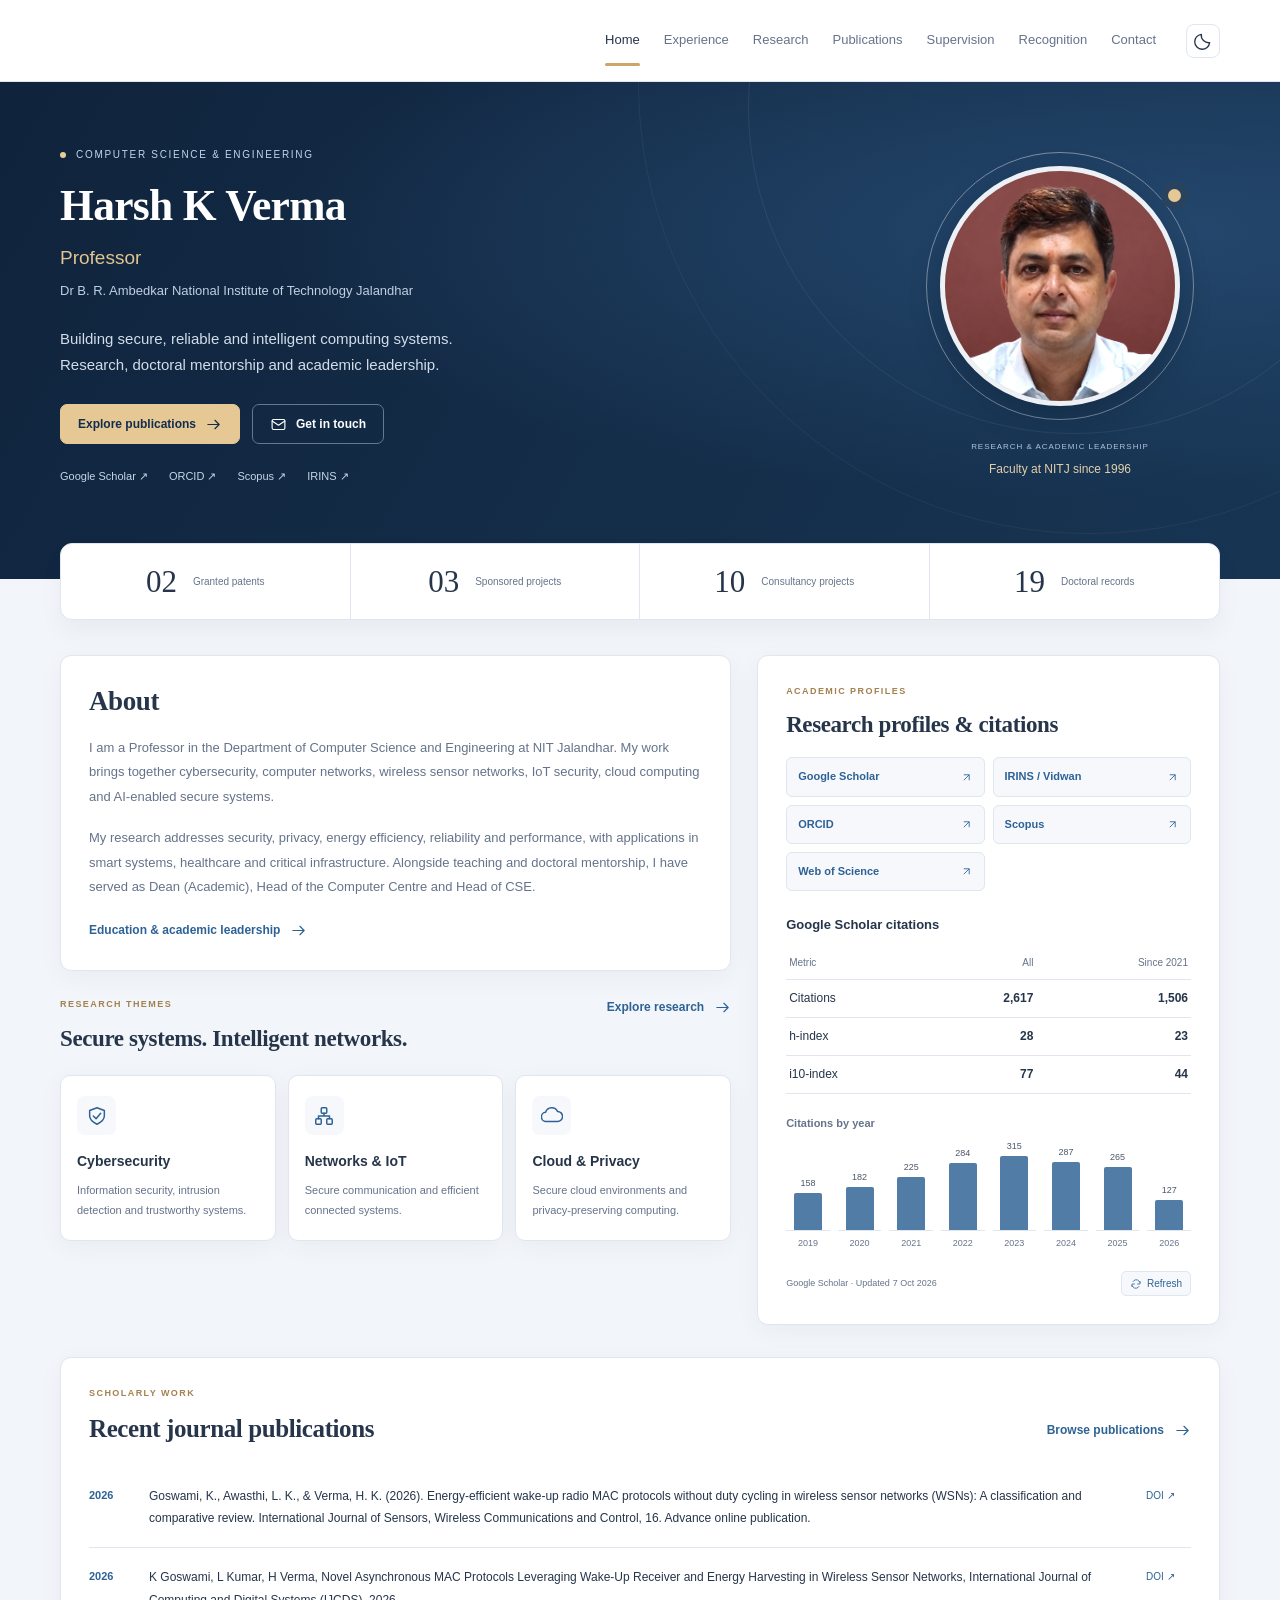
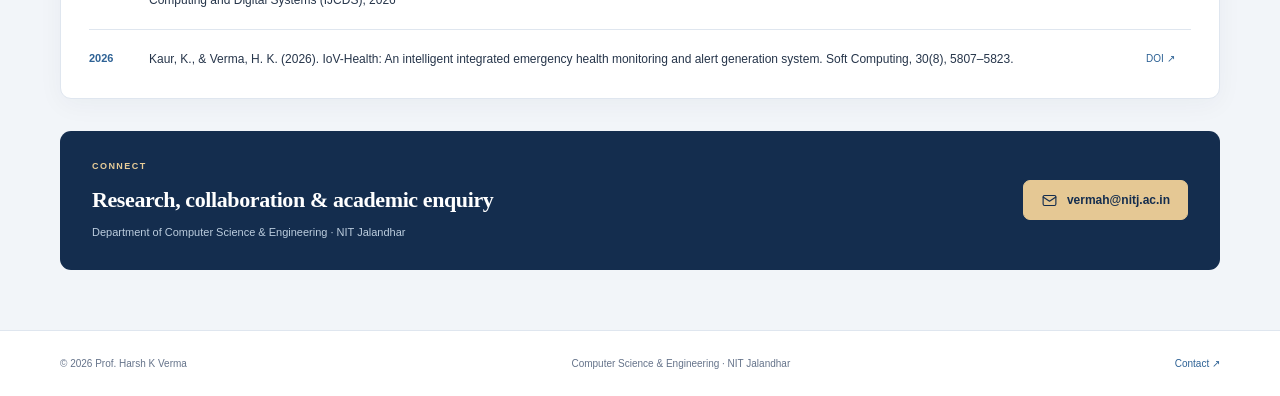
==== commit 5b524a55: "Remove the header HV logo and name block from every page" ====
--- a/index.html
+++ b/index.html
@@ -1,4 +1,4 @@
-<!doctype html><html lang="en"><head><meta charset="utf-8"><meta name="viewport" content="width=device-width,initial-scale=1"><meta name="description" content="Home of Prof. Harsh K Verma, Professor of Computer Science and Engineering at NIT Jalandhar."><meta name="theme-color" content="#142d4e"><title>Home | Prof. Harsh K Verma</title><link rel="canonical" href="https://harsh-verma-nitj.github.io/"><link rel="stylesheet" href="assets/style.css?v=20261007-5"><link rel="icon" type="image/svg+xml" href="assets/favicon.svg"></head><body><a class="skip-link" href="#content">Skip to content</a><header class="site-header"><div class="container nav-wrap"><a class="brand" href="index.html"><span class="brand-mark">HV</span><span>Harsh K Verma<small>Professor · NIT Jalandhar</small></span></a><nav id="primary-nav" class="nav" aria-label="Primary navigation"><a href="index.html" aria-current="page">Home</a><a href="experience.html">Experience</a><a href="research.html">Research</a><a href="publications.html">Publications</a><a href="supervision.html">Supervision</a><a href="service.html">Recognition</a><a href="contact.html">Contact</a></nav><div class="header-tools"><button id="theme-toggle" class="icon-button" type="button" aria-label="Switch to dark mode" aria-pressed="false"><svg viewBox="0 0 24 24" fill="none" stroke="currentColor" stroke-width="1.6" stroke-linecap="round" stroke-linejoin="round" aria-hidden="true"><path d="M20 14A9 9 0 0 1 10 4a9 9 0 1 0 10 10Z"/></svg></button><button class="menu-toggle icon-button" aria-label="Open navigation" aria-controls="primary-nav" aria-expanded="false">☰</button></div></div></header><main id="content"><section class="hero"><div class="container hero-inner"><div class="hero-copy"><p class="eyebrow"><span></span>Computer Science &amp; Engineering</p><h1>Harsh K Verma</h1><p class="hero-role">Professor</p><p class="hero-institute">Dr B. R. Ambedkar National Institute of Technology Jalandhar</p><p class="hero-summary">Building secure, reliable and intelligent computing systems.<br>Research, doctoral mentorship and academic leadership.</p><div class="actions"><a class="btn primary" href="publications.html">Explore publications <svg viewBox="0 0 24 24" fill="none" stroke="currentColor" stroke-width="1.6" stroke-linecap="round" stroke-linejoin="round" aria-hidden="true"><path d="M4 12h16m-6-6 6 6-6 6"/></svg></a><a class="btn outline" href="mailto:vermah@nitj.ac.in"><svg viewBox="0 0 24 24" fill="none" stroke="currentColor" stroke-width="1.6" stroke-linecap="round" stroke-linejoin="round" aria-hidden="true"><rect x="3" y="5" width="18" height="14" rx="2"/><path d="m3 7 9 6 9-6"/></svg> Get in touch</a></div><div class="hero-profile-links"><a href="https://scholar.google.com/citations?hl=en&amp;user=h0edtgIAAAAJ" target="_blank" rel="noopener">Google Scholar ↗</a><a href="https://orcid.org/0000-0003-4826-6150" target="_blank" rel="noopener">ORCID ↗</a><a href="https://www.scopus.com/authid/detail.uri?authorId=57204684351" target="_blank" rel="noopener">Scopus ↗</a><a href="https://nitj.irins.org/profile/90371" target="_blank" rel="noopener">IRINS ↗</a></div></div><div class="hero-photo-area"><div class="portrait-orbit"><img src="assets/profile-maroon-v2.jpg" alt="Prof. Harsh K Verma" class="hero-portrait" width="240" height="240"></div><div class="portrait-caption"><span>RESEARCH &amp; ACADEMIC LEADERSHIP</span><strong>Faculty at NITJ since 1996</strong></div></div></div></section>
+<!doctype html><html lang="en"><head><meta charset="utf-8"><meta name="viewport" content="width=device-width,initial-scale=1"><meta name="description" content="Home of Prof. Harsh K Verma, Professor of Computer Science and Engineering at NIT Jalandhar."><meta name="theme-color" content="#142d4e"><title>Home | Prof. Harsh K Verma</title><link rel="canonical" href="https://harsh-verma-nitj.github.io/"><link rel="stylesheet" href="assets/style.css?v=20261007-5"><link rel="icon" type="image/svg+xml" href="assets/favicon.svg"></head><body><a class="skip-link" href="#content">Skip to content</a><header class="site-header"><div class="container nav-wrap"><nav id="primary-nav" class="nav" aria-label="Primary navigation"><a href="index.html" aria-current="page">Home</a><a href="experience.html">Experience</a><a href="research.html">Research</a><a href="publications.html">Publications</a><a href="supervision.html">Supervision</a><a href="service.html">Recognition</a><a href="contact.html">Contact</a></nav><div class="header-tools"><button id="theme-toggle" class="icon-button" type="button" aria-label="Switch to dark mode" aria-pressed="false"><svg viewBox="0 0 24 24" fill="none" stroke="currentColor" stroke-width="1.6" stroke-linecap="round" stroke-linejoin="round" aria-hidden="true"><path d="M20 14A9 9 0 0 1 10 4a9 9 0 1 0 10 10Z"/></svg></button><button class="menu-toggle icon-button" aria-label="Open navigation" aria-controls="primary-nav" aria-expanded="false">☰</button></div></div></header><main id="content"><section class="hero"><div class="container hero-inner"><div class="hero-copy"><p class="eyebrow"><span></span>Computer Science &amp; Engineering</p><h1>Harsh K Verma</h1><p class="hero-role">Professor</p><p class="hero-institute">Dr B. R. Ambedkar National Institute of Technology Jalandhar</p><p class="hero-summary">Building secure, reliable and intelligent computing systems.<br>Research, doctoral mentorship and academic leadership.</p><div class="actions"><a class="btn primary" href="publications.html">Explore publications <svg viewBox="0 0 24 24" fill="none" stroke="currentColor" stroke-width="1.6" stroke-linecap="round" stroke-linejoin="round" aria-hidden="true"><path d="M4 12h16m-6-6 6 6-6 6"/></svg></a><a class="btn outline" href="mailto:vermah@nitj.ac.in"><svg viewBox="0 0 24 24" fill="none" stroke="currentColor" stroke-width="1.6" stroke-linecap="round" stroke-linejoin="round" aria-hidden="true"><rect x="3" y="5" width="18" height="14" rx="2"/><path d="m3 7 9 6 9-6"/></svg> Get in touch</a></div><div class="hero-profile-links"><a href="https://scholar.google.com/citations?hl=en&amp;user=h0edtgIAAAAJ" target="_blank" rel="noopener">Google Scholar ↗</a><a href="https://orcid.org/0000-0003-4826-6150" target="_blank" rel="noopener">ORCID ↗</a><a href="https://www.scopus.com/authid/detail.uri?authorId=57204684351" target="_blank" rel="noopener">Scopus ↗</a><a href="https://nitj.irins.org/profile/90371" target="_blank" rel="noopener">IRINS ↗</a></div></div><div class="hero-photo-area"><div class="portrait-orbit"><img src="assets/profile-maroon-v2.jpg" alt="Prof. Harsh K Verma" class="hero-portrait" width="240" height="240"></div><div class="portrait-caption"><span>RESEARCH &amp; ACADEMIC LEADERSHIP</span><strong>Faculty at NITJ since 1996</strong></div></div></div></section>
 <div class="container home-content"><div class="highlights" aria-label="Documented profile highlights"><a href="research.html#patents"><b>02</b><span>Granted patents</span></a><a href="research.html#projects"><b>03</b><span>Sponsored projects</span></a><a href="research.html#consultancy"><b>10</b><span>Consultancy projects</span></a><a href="supervision.html"><b>19</b><span>Doctoral records</span></a></div>
 <div class="home-grid"><div class="home-overview"><section class="surface about-surface"><h2>About</h2><p>I am a Professor in the Department of Computer Science and Engineering at NIT Jalandhar. My work brings together cybersecurity, computer networks, wireless sensor networks, IoT security, cloud computing and AI-enabled secure systems.</p><p>My research addresses security, privacy, energy efficiency, reliability and performance, with applications in smart systems, healthcare and critical infrastructure. Alongside teaching and doctoral mentorship, I have served as Dean (Academic), Head of the Computer Centre and Head of CSE.</p><a class="text-link" href="experience.html">Education &amp; academic leadership <svg viewBox="0 0 24 24" fill="none" stroke="currentColor" stroke-width="1.6" stroke-linecap="round" stroke-linejoin="round" aria-hidden="true"><path d="M4 12h16m-6-6 6 6-6 6"/></svg></a></section><section class="home-section"><div class="section-top"><div><p class="section-kicker">Research themes</p><h2>Secure systems. Intelligent networks.</h2></div><a class="text-link" href="research.html">Explore research <svg viewBox="0 0 24 24" fill="none" stroke="currentColor" stroke-width="1.6" stroke-linecap="round" stroke-linejoin="round" aria-hidden="true"><path d="M4 12h16m-6-6 6 6-6 6"/></svg></a></div><div class="theme-grid">
 <a class="theme-card" href="research.html#research"><span class="theme-icon"><svg viewBox="0 0 24 24" fill="none" stroke="currentColor" stroke-width="1.6" stroke-linecap="round" stroke-linejoin="round" aria-hidden="true"><path d="M12 3 4 6v6c0 5 8 9 8 9s8-4 8-9V6l-8-3Z"/><path d="m8 12 3 3 5-6"/></svg></span><h3>Cybersecurity</h3><p>Information security, intrusion detection and trustworthy systems.</p></a><a class="theme-card" href="research.html#research"><span class="theme-icon"><svg viewBox="0 0 24 24" fill="none" stroke="currentColor" stroke-width="1.6" stroke-linecap="round" stroke-linejoin="round" aria-hidden="true"><rect x="9" y="3" width="6" height="6" rx="1"/><rect x="3" y="15" width="6" height="6" rx="1"/><rect x="15" y="15" width="6" height="6" rx="1"/><path d="M12 9v3M6 15v-3h12v3"/></svg></span><h3>Networks &amp; IoT</h3><p>Secure communication and efficient connected systems.</p></a><a class="theme-card" href="research.html#research"><span class="theme-icon"><svg viewBox="0 0 24 24" fill="none" stroke="currentColor" stroke-width="1.6" stroke-linecap="round" stroke-linejoin="round" aria-hidden="true"><path d="M6 18a5 5 0 0 1-1-10 7 7 0 0 1 13-1 5.5 5.5 0 0 1 0 11H6Z"/></svg></span><h3>Cloud &amp; Privacy</h3><p>Secure cloud environments and privacy-preserving computing.</p></a></div></section></div><section class="surface scholar-surface" id="scholar-metrics" aria-labelledby="scholar-heading">
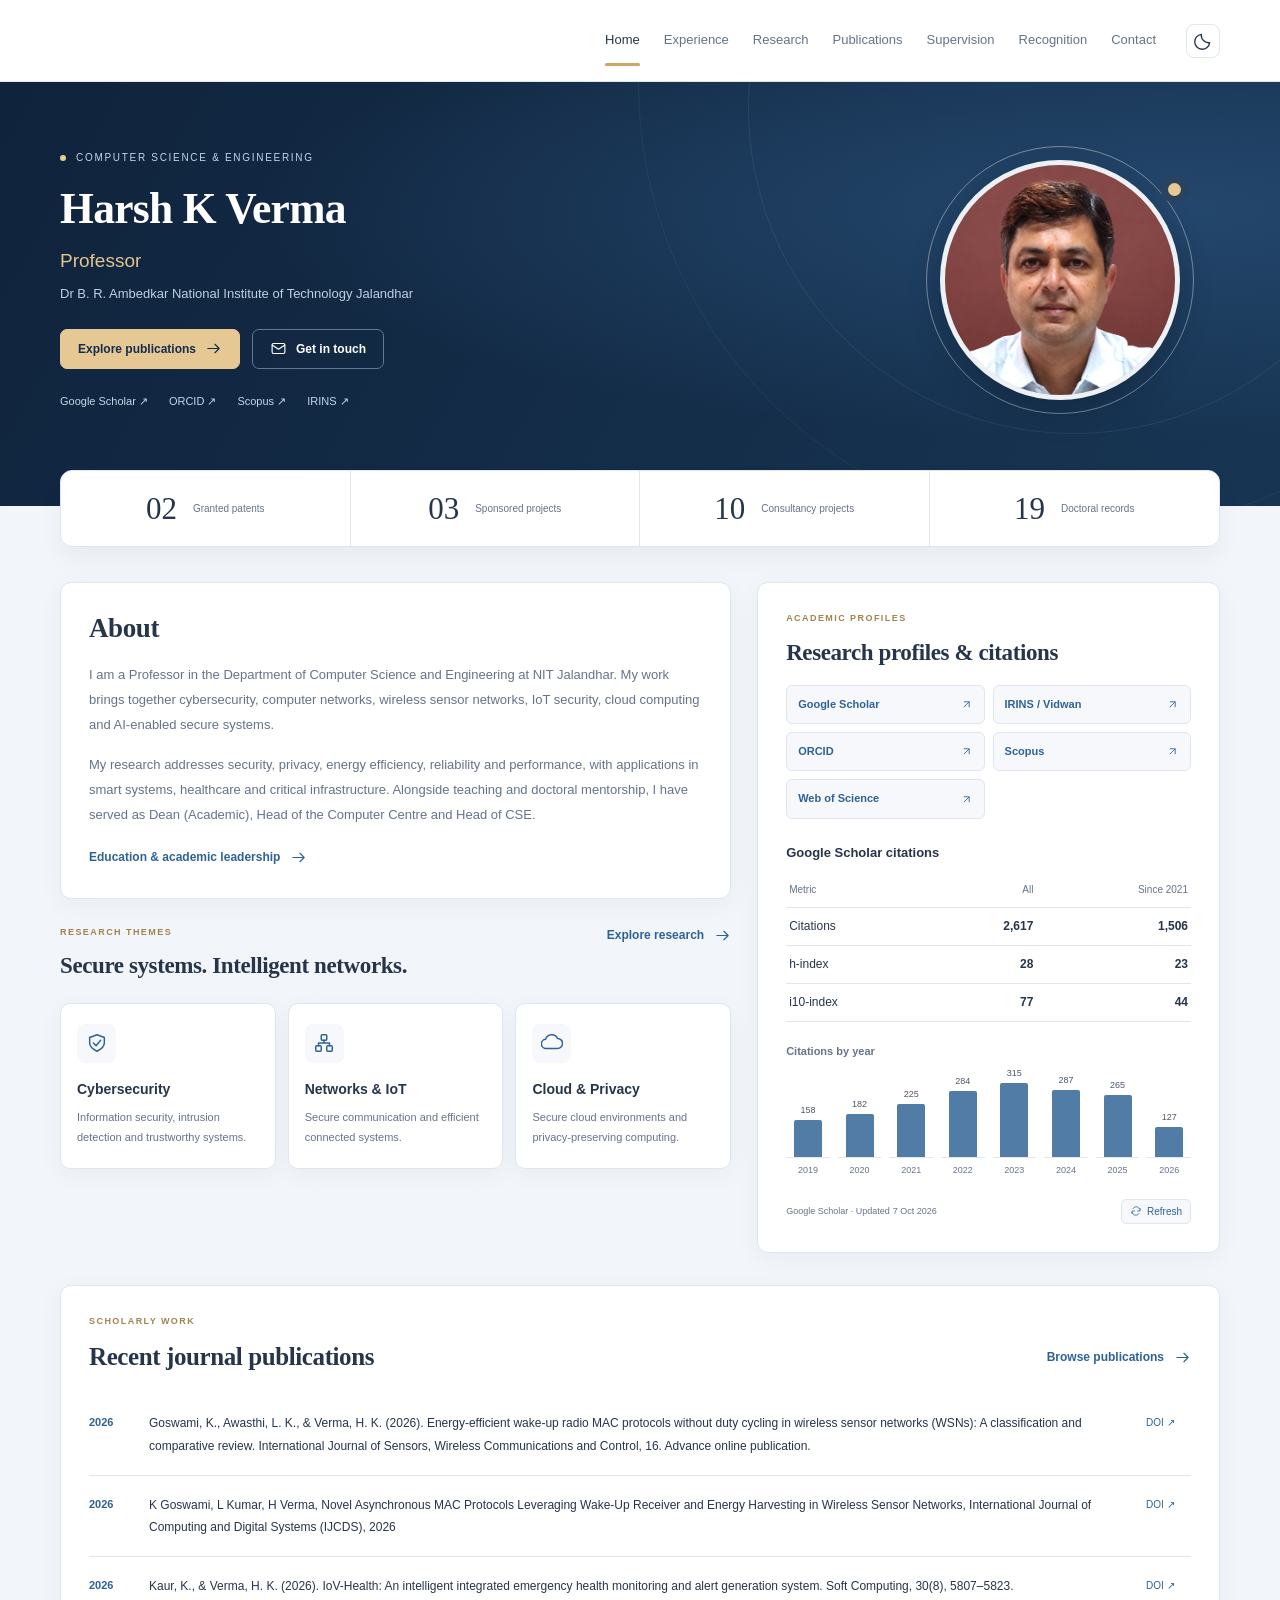
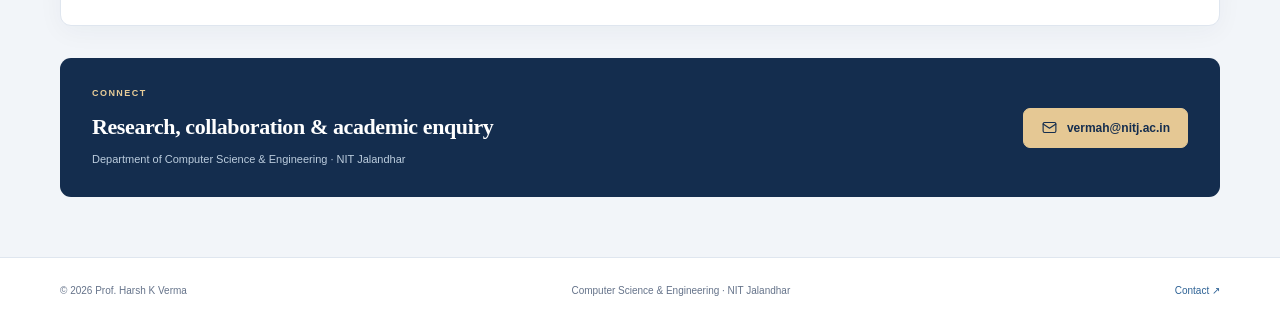
==== commit 3e1d411b: "Simplify homepage and add teaching appointments with Positions Held" ====
--- a/index.html
+++ b/index.html
@@ -1,4 +1,4 @@
-<!doctype html><html lang="en"><head><meta charset="utf-8"><meta name="viewport" content="width=device-width,initial-scale=1"><meta name="description" content="Home of Prof. Harsh K Verma, Professor of Computer Science and Engineering at NIT Jalandhar."><meta name="theme-color" content="#142d4e"><title>Home | Prof. Harsh K Verma</title><link rel="canonical" href="https://harsh-verma-nitj.github.io/"><link rel="stylesheet" href="assets/style.css?v=20261007-5"><link rel="icon" type="image/svg+xml" href="assets/favicon.svg"></head><body><a class="skip-link" href="#content">Skip to content</a><header class="site-header"><div class="container nav-wrap"><nav id="primary-nav" class="nav" aria-label="Primary navigation"><a href="index.html" aria-current="page">Home</a><a href="experience.html">Experience</a><a href="research.html">Research</a><a href="publications.html">Publications</a><a href="supervision.html">Supervision</a><a href="service.html">Recognition</a><a href="contact.html">Contact</a></nav><div class="header-tools"><button id="theme-toggle" class="icon-button" type="button" aria-label="Switch to dark mode" aria-pressed="false"><svg viewBox="0 0 24 24" fill="none" stroke="currentColor" stroke-width="1.6" stroke-linecap="round" stroke-linejoin="round" aria-hidden="true"><path d="M20 14A9 9 0 0 1 10 4a9 9 0 1 0 10 10Z"/></svg></button><button class="menu-toggle icon-button" aria-label="Open navigation" aria-controls="primary-nav" aria-expanded="false">☰</button></div></div></header><main id="content"><section class="hero"><div class="container hero-inner"><div class="hero-copy"><p class="eyebrow"><span></span>Computer Science &amp; Engineering</p><h1>Harsh K Verma</h1><p class="hero-role">Professor</p><p class="hero-institute">Dr B. R. Ambedkar National Institute of Technology Jalandhar</p><p class="hero-summary">Building secure, reliable and intelligent computing systems.<br>Research, doctoral mentorship and academic leadership.</p><div class="actions"><a class="btn primary" href="publications.html">Explore publications <svg viewBox="0 0 24 24" fill="none" stroke="currentColor" stroke-width="1.6" stroke-linecap="round" stroke-linejoin="round" aria-hidden="true"><path d="M4 12h16m-6-6 6 6-6 6"/></svg></a><a class="btn outline" href="mailto:vermah@nitj.ac.in"><svg viewBox="0 0 24 24" fill="none" stroke="currentColor" stroke-width="1.6" stroke-linecap="round" stroke-linejoin="round" aria-hidden="true"><rect x="3" y="5" width="18" height="14" rx="2"/><path d="m3 7 9 6 9-6"/></svg> Get in touch</a></div><div class="hero-profile-links"><a href="https://scholar.google.com/citations?hl=en&amp;user=h0edtgIAAAAJ" target="_blank" rel="noopener">Google Scholar ↗</a><a href="https://orcid.org/0000-0003-4826-6150" target="_blank" rel="noopener">ORCID ↗</a><a href="https://www.scopus.com/authid/detail.uri?authorId=57204684351" target="_blank" rel="noopener">Scopus ↗</a><a href="https://nitj.irins.org/profile/90371" target="_blank" rel="noopener">IRINS ↗</a></div></div><div class="hero-photo-area"><div class="portrait-orbit"><img src="assets/profile-maroon-v2.jpg" alt="Prof. Harsh K Verma" class="hero-portrait" width="240" height="240"></div><div class="portrait-caption"><span>RESEARCH &amp; ACADEMIC LEADERSHIP</span><strong>Faculty at NITJ since 1996</strong></div></div></div></section>
+<!doctype html><html lang="en"><head><meta charset="utf-8"><meta name="viewport" content="width=device-width,initial-scale=1"><meta name="description" content="Home of Prof. Harsh K Verma, Professor of Computer Science and Engineering at NIT Jalandhar."><meta name="theme-color" content="#142d4e"><title>Home | Prof. Harsh K Verma</title><link rel="canonical" href="https://harsh-verma-nitj.github.io/"><link rel="stylesheet" href="assets/style.css?v=20261007-5"><link rel="icon" type="image/svg+xml" href="assets/favicon.svg"></head><body><a class="skip-link" href="#content">Skip to content</a><header class="site-header"><div class="container nav-wrap"><nav id="primary-nav" class="nav" aria-label="Primary navigation"><a href="index.html" aria-current="page">Home</a><a href="experience.html">Experience</a><a href="research.html">Research</a><a href="publications.html">Publications</a><a href="supervision.html">Supervision</a><a href="service.html">Recognition</a><a href="contact.html">Contact</a></nav><div class="header-tools"><button id="theme-toggle" class="icon-button" type="button" aria-label="Switch to dark mode" aria-pressed="false"><svg viewBox="0 0 24 24" fill="none" stroke="currentColor" stroke-width="1.6" stroke-linecap="round" stroke-linejoin="round" aria-hidden="true"><path d="M20 14A9 9 0 0 1 10 4a9 9 0 1 0 10 10Z"/></svg></button><button class="menu-toggle icon-button" aria-label="Open navigation" aria-controls="primary-nav" aria-expanded="false">☰</button></div></div></header><main id="content"><section class="hero"><div class="container hero-inner"><div class="hero-copy"><p class="eyebrow"><span></span>Computer Science &amp; Engineering</p><h1>Harsh K Verma</h1><p class="hero-role">Professor</p><p class="hero-institute">Dr B. R. Ambedkar National Institute of Technology Jalandhar</p><div class="actions"><a class="btn primary" href="publications.html">Explore publications <svg viewBox="0 0 24 24" fill="none" stroke="currentColor" stroke-width="1.6" stroke-linecap="round" stroke-linejoin="round" aria-hidden="true"><path d="M4 12h16m-6-6 6 6-6 6"/></svg></a><a class="btn outline" href="mailto:vermah@nitj.ac.in"><svg viewBox="0 0 24 24" fill="none" stroke="currentColor" stroke-width="1.6" stroke-linecap="round" stroke-linejoin="round" aria-hidden="true"><rect x="3" y="5" width="18" height="14" rx="2"/><path d="m3 7 9 6 9-6"/></svg> Get in touch</a></div><div class="hero-profile-links"><a href="https://scholar.google.com/citations?hl=en&amp;user=h0edtgIAAAAJ" target="_blank" rel="noopener">Google Scholar ↗</a><a href="https://orcid.org/0000-0003-4826-6150" target="_blank" rel="noopener">ORCID ↗</a><a href="https://www.scopus.com/authid/detail.uri?authorId=57204684351" target="_blank" rel="noopener">Scopus ↗</a><a href="https://nitj.irins.org/profile/90371" target="_blank" rel="noopener">IRINS ↗</a></div></div><div class="hero-photo-area"><div class="portrait-orbit"><img src="assets/profile-maroon-v2.jpg" alt="Prof. Harsh K Verma" class="hero-portrait" width="240" height="240"></div></div></div></section>
 <div class="container home-content"><div class="highlights" aria-label="Documented profile highlights"><a href="research.html#patents"><b>02</b><span>Granted patents</span></a><a href="research.html#projects"><b>03</b><span>Sponsored projects</span></a><a href="research.html#consultancy"><b>10</b><span>Consultancy projects</span></a><a href="supervision.html"><b>19</b><span>Doctoral records</span></a></div>
 <div class="home-grid"><div class="home-overview"><section class="surface about-surface"><h2>About</h2><p>I am a Professor in the Department of Computer Science and Engineering at NIT Jalandhar. My work brings together cybersecurity, computer networks, wireless sensor networks, IoT security, cloud computing and AI-enabled secure systems.</p><p>My research addresses security, privacy, energy efficiency, reliability and performance, with applications in smart systems, healthcare and critical infrastructure. Alongside teaching and doctoral mentorship, I have served as Dean (Academic), Head of the Computer Centre and Head of CSE.</p><a class="text-link" href="experience.html">Education &amp; academic leadership <svg viewBox="0 0 24 24" fill="none" stroke="currentColor" stroke-width="1.6" stroke-linecap="round" stroke-linejoin="round" aria-hidden="true"><path d="M4 12h16m-6-6 6 6-6 6"/></svg></a></section><section class="home-section"><div class="section-top"><div><p class="section-kicker">Research themes</p><h2>Secure systems. Intelligent networks.</h2></div><a class="text-link" href="research.html">Explore research <svg viewBox="0 0 24 24" fill="none" stroke="currentColor" stroke-width="1.6" stroke-linecap="round" stroke-linejoin="round" aria-hidden="true"><path d="M4 12h16m-6-6 6 6-6 6"/></svg></a></div><div class="theme-grid">
 <a class="theme-card" href="research.html#research"><span class="theme-icon"><svg viewBox="0 0 24 24" fill="none" stroke="currentColor" stroke-width="1.6" stroke-linecap="round" stroke-linejoin="round" aria-hidden="true"><path d="M12 3 4 6v6c0 5 8 9 8 9s8-4 8-9V6l-8-3Z"/><path d="m8 12 3 3 5-6"/></svg></span><h3>Cybersecurity</h3><p>Information security, intrusion detection and trustworthy systems.</p></a><a class="theme-card" href="research.html#research"><span class="theme-icon"><svg viewBox="0 0 24 24" fill="none" stroke="currentColor" stroke-width="1.6" stroke-linecap="round" stroke-linejoin="round" aria-hidden="true"><rect x="9" y="3" width="6" height="6" rx="1"/><rect x="3" y="15" width="6" height="6" rx="1"/><rect x="15" y="15" width="6" height="6" rx="1"/><path d="M12 9v3M6 15v-3h12v3"/></svg></span><h3>Networks &amp; IoT</h3><p>Secure communication and efficient connected systems.</p></a><a class="theme-card" href="research.html#research"><span class="theme-icon"><svg viewBox="0 0 24 24" fill="none" stroke="currentColor" stroke-width="1.6" stroke-linecap="round" stroke-linejoin="round" aria-hidden="true"><path d="M6 18a5 5 0 0 1-1-10 7 7 0 0 1 13-1 5.5 5.5 0 0 1 0 11H6Z"/></svg></span><h3>Cloud &amp; Privacy</h3><p>Secure cloud environments and privacy-preserving computing.</p></a></div></section></div><section class="surface scholar-surface" id="scholar-metrics" aria-labelledby="scholar-heading">
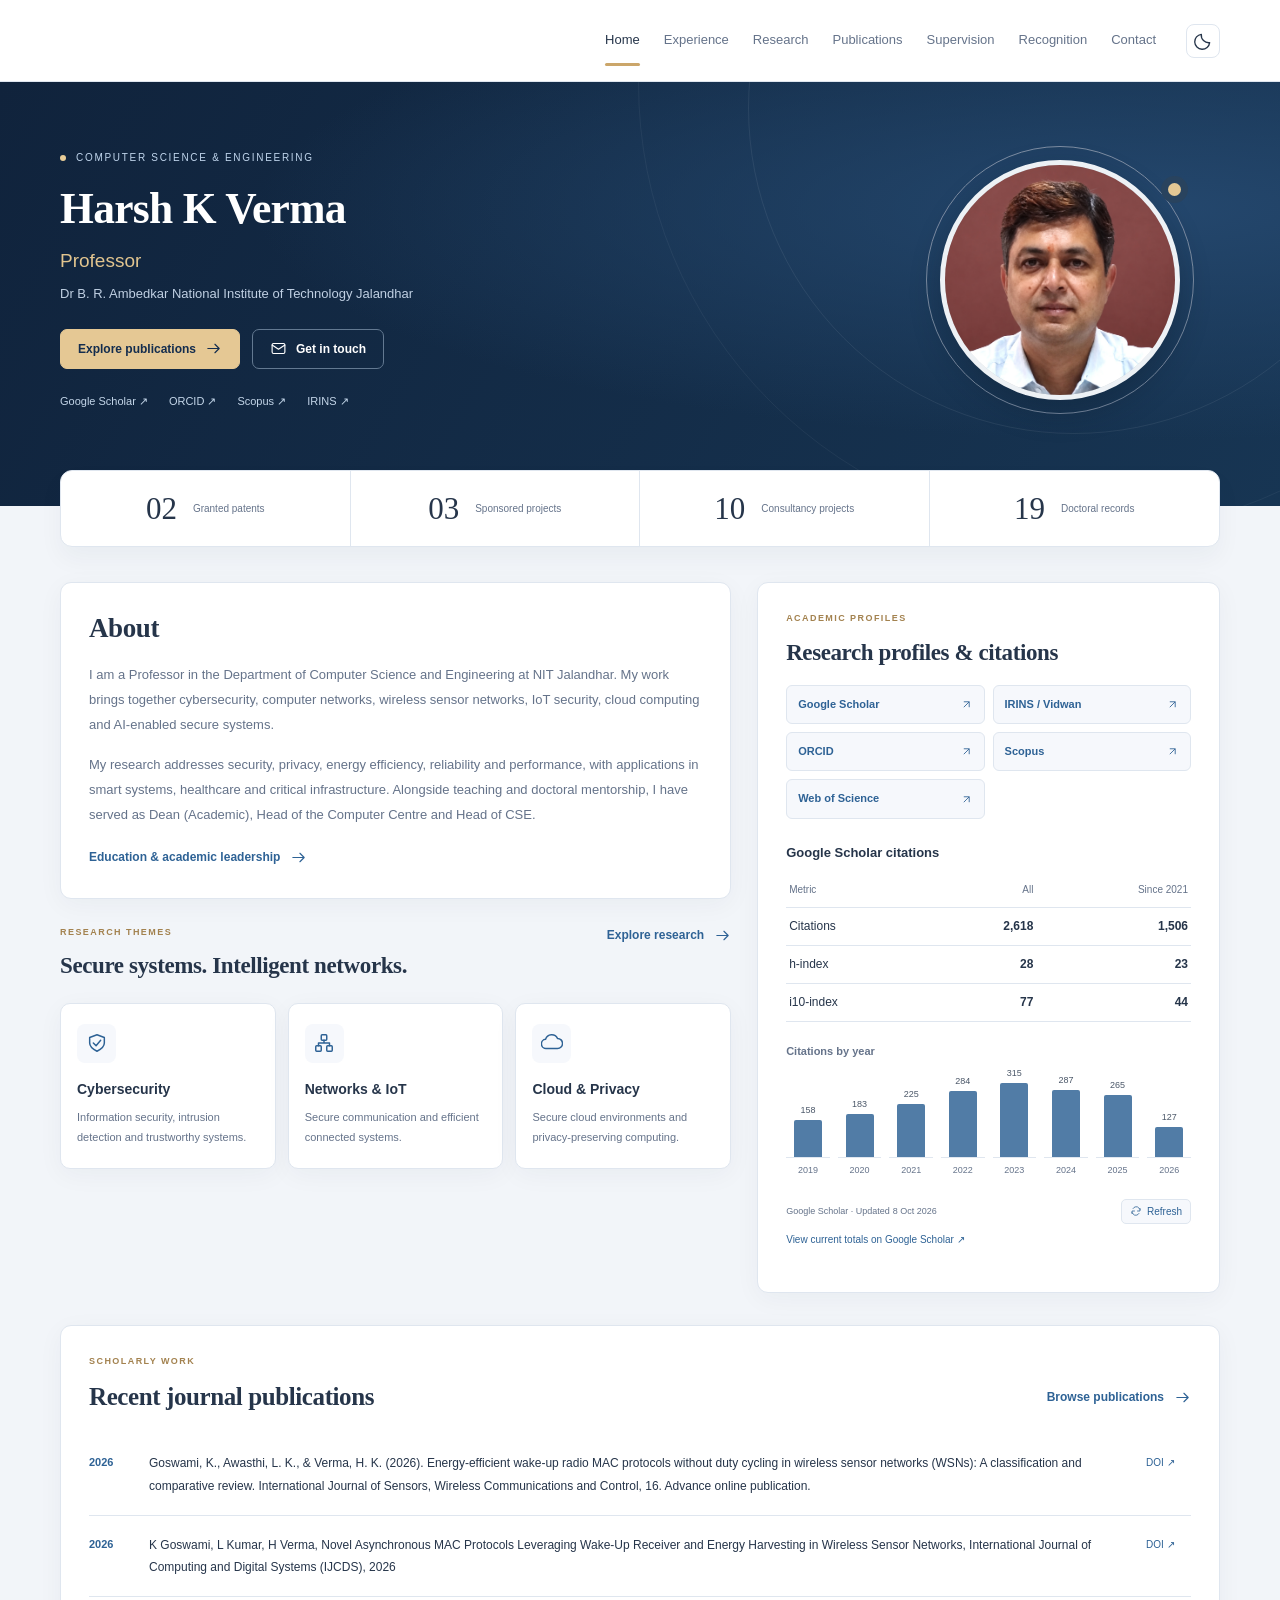
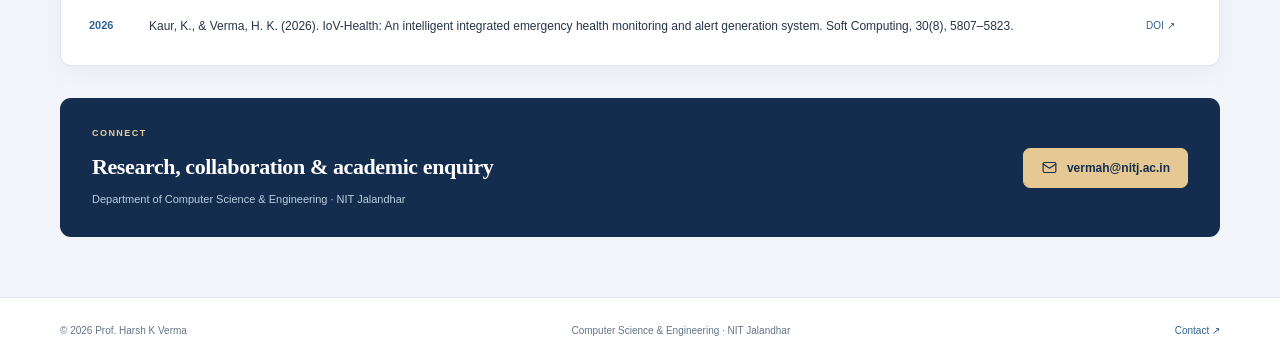
==== commit ff40d398: "Prepare live Scholar refresh API and update verified citation figures" ====
--- a/index.html
+++ b/index.html
@@ -1,13 +1,646 @@
-<!doctype html><html lang="en"><head><meta charset="utf-8"><meta name="viewport" content="width=device-width,initial-scale=1"><meta name="description" content="Home of Prof. Harsh K Verma, Professor of Computer Science and Engineering at NIT Jalandhar."><meta name="theme-color" content="#142d4e"><title>Home | Prof. Harsh K Verma</title><link rel="canonical" href="https://harsh-verma-nitj.github.io/"><link rel="stylesheet" href="assets/style.css?v=20261007-5"><link rel="icon" type="image/svg+xml" href="assets/favicon.svg"></head><body><a class="skip-link" href="#content">Skip to content</a><header class="site-header"><div class="container nav-wrap"><nav id="primary-nav" class="nav" aria-label="Primary navigation"><a href="index.html" aria-current="page">Home</a><a href="experience.html">Experience</a><a href="research.html">Research</a><a href="publications.html">Publications</a><a href="supervision.html">Supervision</a><a href="service.html">Recognition</a><a href="contact.html">Contact</a></nav><div class="header-tools"><button id="theme-toggle" class="icon-button" type="button" aria-label="Switch to dark mode" aria-pressed="false"><svg viewBox="0 0 24 24" fill="none" stroke="currentColor" stroke-width="1.6" stroke-linecap="round" stroke-linejoin="round" aria-hidden="true"><path d="M20 14A9 9 0 0 1 10 4a9 9 0 1 0 10 10Z"/></svg></button><button class="menu-toggle icon-button" aria-label="Open navigation" aria-controls="primary-nav" aria-expanded="false">☰</button></div></div></header><main id="content"><section class="hero"><div class="container hero-inner"><div class="hero-copy"><p class="eyebrow"><span></span>Computer Science &amp; Engineering</p><h1>Harsh K Verma</h1><p class="hero-role">Professor</p><p class="hero-institute">Dr B. R. Ambedkar National Institute of Technology Jalandhar</p><div class="actions"><a class="btn primary" href="publications.html">Explore publications <svg viewBox="0 0 24 24" fill="none" stroke="currentColor" stroke-width="1.6" stroke-linecap="round" stroke-linejoin="round" aria-hidden="true"><path d="M4 12h16m-6-6 6 6-6 6"/></svg></a><a class="btn outline" href="mailto:vermah@nitj.ac.in"><svg viewBox="0 0 24 24" fill="none" stroke="currentColor" stroke-width="1.6" stroke-linecap="round" stroke-linejoin="round" aria-hidden="true"><rect x="3" y="5" width="18" height="14" rx="2"/><path d="m3 7 9 6 9-6"/></svg> Get in touch</a></div><div class="hero-profile-links"><a href="https://scholar.google.com/citations?hl=en&amp;user=h0edtgIAAAAJ" target="_blank" rel="noopener">Google Scholar ↗</a><a href="https://orcid.org/0000-0003-4826-6150" target="_blank" rel="noopener">ORCID ↗</a><a href="https://www.scopus.com/authid/detail.uri?authorId=57204684351" target="_blank" rel="noopener">Scopus ↗</a><a href="https://nitj.irins.org/profile/90371" target="_blank" rel="noopener">IRINS ↗</a></div></div><div class="hero-photo-area"><div class="portrait-orbit"><img src="assets/profile-maroon-v2.jpg" alt="Prof. Harsh K Verma" class="hero-portrait" width="240" height="240"></div></div></div></section>
-<div class="container home-content"><div class="highlights" aria-label="Documented profile highlights"><a href="research.html#patents"><b>02</b><span>Granted patents</span></a><a href="research.html#projects"><b>03</b><span>Sponsored projects</span></a><a href="research.html#consultancy"><b>10</b><span>Consultancy projects</span></a><a href="supervision.html"><b>19</b><span>Doctoral records</span></a></div>
-<div class="home-grid"><div class="home-overview"><section class="surface about-surface"><h2>About</h2><p>I am a Professor in the Department of Computer Science and Engineering at NIT Jalandhar. My work brings together cybersecurity, computer networks, wireless sensor networks, IoT security, cloud computing and AI-enabled secure systems.</p><p>My research addresses security, privacy, energy efficiency, reliability and performance, with applications in smart systems, healthcare and critical infrastructure. Alongside teaching and doctoral mentorship, I have served as Dean (Academic), Head of the Computer Centre and Head of CSE.</p><a class="text-link" href="experience.html">Education &amp; academic leadership <svg viewBox="0 0 24 24" fill="none" stroke="currentColor" stroke-width="1.6" stroke-linecap="round" stroke-linejoin="round" aria-hidden="true"><path d="M4 12h16m-6-6 6 6-6 6"/></svg></a></section><section class="home-section"><div class="section-top"><div><p class="section-kicker">Research themes</p><h2>Secure systems. Intelligent networks.</h2></div><a class="text-link" href="research.html">Explore research <svg viewBox="0 0 24 24" fill="none" stroke="currentColor" stroke-width="1.6" stroke-linecap="round" stroke-linejoin="round" aria-hidden="true"><path d="M4 12h16m-6-6 6 6-6 6"/></svg></a></div><div class="theme-grid">
-<a class="theme-card" href="research.html#research"><span class="theme-icon"><svg viewBox="0 0 24 24" fill="none" stroke="currentColor" stroke-width="1.6" stroke-linecap="round" stroke-linejoin="round" aria-hidden="true"><path d="M12 3 4 6v6c0 5 8 9 8 9s8-4 8-9V6l-8-3Z"/><path d="m8 12 3 3 5-6"/></svg></span><h3>Cybersecurity</h3><p>Information security, intrusion detection and trustworthy systems.</p></a><a class="theme-card" href="research.html#research"><span class="theme-icon"><svg viewBox="0 0 24 24" fill="none" stroke="currentColor" stroke-width="1.6" stroke-linecap="round" stroke-linejoin="round" aria-hidden="true"><rect x="9" y="3" width="6" height="6" rx="1"/><rect x="3" y="15" width="6" height="6" rx="1"/><rect x="15" y="15" width="6" height="6" rx="1"/><path d="M12 9v3M6 15v-3h12v3"/></svg></span><h3>Networks &amp; IoT</h3><p>Secure communication and efficient connected systems.</p></a><a class="theme-card" href="research.html#research"><span class="theme-icon"><svg viewBox="0 0 24 24" fill="none" stroke="currentColor" stroke-width="1.6" stroke-linecap="round" stroke-linejoin="round" aria-hidden="true"><path d="M6 18a5 5 0 0 1-1-10 7 7 0 0 1 13-1 5.5 5.5 0 0 1 0 11H6Z"/></svg></span><h3>Cloud &amp; Privacy</h3><p>Secure cloud environments and privacy-preserving computing.</p></a></div></section></div><section class="surface scholar-surface" id="scholar-metrics" aria-labelledby="scholar-heading">
-<p class="section-kicker">Academic profiles</p><h2 id="scholar-heading">Research profiles &amp; citations</h2>
-<div class="research-profiles"><a href="https://scholar.google.com/citations?hl=en&amp;user=h0edtgIAAAAJ" target="_blank" rel="noopener noreferrer">Google Scholar<svg viewBox="0 0 24 24" fill="none" stroke="currentColor" stroke-width="1.6" aria-hidden="true"><path d="M7 17 17 7M7 7h10v10"/></svg></a><a href="https://nitj.irins.org/profile/90371" target="_blank" rel="noopener noreferrer">IRINS / Vidwan<svg viewBox="0 0 24 24" fill="none" stroke="currentColor" stroke-width="1.6" aria-hidden="true"><path d="M7 17 17 7M7 7h10v10"/></svg></a><a href="https://orcid.org/0000-0003-4826-6150" target="_blank" rel="noopener noreferrer">ORCID<svg viewBox="0 0 24 24" fill="none" stroke="currentColor" stroke-width="1.6" aria-hidden="true"><path d="M7 17 17 7M7 7h10v10"/></svg></a><a href="https://www.scopus.com/authid/detail.uri?authorId=57204684351" target="_blank" rel="noopener noreferrer">Scopus<svg viewBox="0 0 24 24" fill="none" stroke="currentColor" stroke-width="1.6" aria-hidden="true"><path d="M7 17 17 7M7 7h10v10"/></svg></a><a href="https://www.webofscience.com/wos/author/record/Y-4606-2019" target="_blank" rel="noopener noreferrer">Web of Science<svg viewBox="0 0 24 24" fill="none" stroke="currentColor" stroke-width="1.6" aria-hidden="true"><path d="M7 17 17 7M7 7h10v10"/></svg></a></div>
-<div class="scholar-table-wrap"><table class="scholar-table"><caption>Google Scholar citations</caption><thead><tr><th scope="col">Metric</th><th scope="col">All</th><th scope="col" id="scholar-recent">Since 2021</th></tr></thead><tbody><tr><th scope="row">Citations</th><td data-metric="citations" data-period="all">2,617</td><td data-metric="citations" data-period="recent">1,506</td></tr><tr><th scope="row">h-index</th><td data-metric="h_index" data-period="all">28</td><td data-metric="h_index" data-period="recent">23</td></tr><tr><th scope="row">i10-index</th><td data-metric="i10_index" data-period="all">77</td><td data-metric="i10_index" data-period="recent">44</td></tr></tbody></table></div>
-<div class="citation-chart-heading">Citations by year</div><ol class="citation-chart" id="scholar-chart" aria-label="Annual Google Scholar citations"><li aria-label="2019: 158 citations"><span class="citation-column"><span class="citation-bar" style="--bar-height:50.16%"><span class="citation-value">158</span></span></span><span class="citation-year">2019</span></li><li aria-label="2020: 182 citations"><span class="citation-column"><span class="citation-bar" style="--bar-height:57.78%"><span class="citation-value">182</span></span></span><span class="citation-year">2020</span></li><li aria-label="2021: 225 citations"><span class="citation-column"><span class="citation-bar" style="--bar-height:71.43%"><span class="citation-value">225</span></span></span><span class="citation-year">2021</span></li><li aria-label="2022: 284 citations"><span class="citation-column"><span class="citation-bar" style="--bar-height:90.16%"><span class="citation-value">284</span></span></span><span class="citation-year">2022</span></li><li aria-label="2023: 315 citations"><span class="citation-column"><span class="citation-bar" style="--bar-height:100.00%"><span class="citation-value">315</span></span></span><span class="citation-year">2023</span></li><li aria-label="2024: 287 citations"><span class="citation-column"><span class="citation-bar" style="--bar-height:91.11%"><span class="citation-value">287</span></span></span><span class="citation-year">2024</span></li><li aria-label="2025: 265 citations"><span class="citation-column"><span class="citation-bar" style="--bar-height:84.13%"><span class="citation-value">265</span></span></span><span class="citation-year">2025</span></li><li aria-label="2026: 127 citations"><span class="citation-column"><span class="citation-bar" style="--bar-height:40.32%"><span class="citation-value">127</span></span></span><span class="citation-year">2026</span></li></ol>
-<p class="scholar-updated">Google Scholar · Updated <time id="scholar-updated" datetime="2026-10-07T07:09:14+00:00">7 Oct 2026</time><button type="button" id="scholar-refresh" class="scholar-refresh" title="Load the latest saved Google Scholar figures" aria-controls="scholar-metrics" disabled><svg viewBox="0 0 24 24" fill="none" stroke="currentColor" stroke-width="1.6" stroke-linecap="round" stroke-linejoin="round" aria-hidden="true"><path d="M20 7v5h-5M4 17v-5h5"/><path d="M6.1 7a7 7 0 0 1 11.7-1L20 9M4 15l2.2 3A7 7 0 0 0 17.9 17"/></svg><span id="scholar-refresh-label">Refresh</span></button></p><span id="scholar-refresh-status" class="scholar-refresh-status" role="status" aria-live="polite"></span>
-</section></div>
+<!doctype html>
+<html lang="en">
+  <head>
+    <meta charset="utf-8" />
+    <meta name="viewport" content="width=device-width,initial-scale=1" />
+    <meta
+      name="description"
+      content="Home of Prof. Harsh K Verma, Professor of Computer Science and Engineering at NIT Jalandhar."
+    />
+    <meta name="theme-color" content="#142d4e" />
+    <title>Home | Prof. Harsh K Verma</title>
+    <link rel="canonical" href="https://harsh-verma-nitj.github.io/" />
+    <link rel="stylesheet" href="assets/style.css?v=20261007-5" />
+    <link rel="icon" type="image/svg+xml" href="assets/favicon.svg" />
+  </head>
+  <body>
+    <a class="skip-link" href="#content">Skip to content</a>
+    <!-- Navigation -->
+    <header class="site-header">
+      <div class="container nav-wrap">
+        <nav id="primary-nav" class="nav" aria-label="Primary navigation">
+          <a href="index.html" aria-current="page">Home</a>
+          <a href="experience.html">Experience</a>
+          <a href="research.html">Research</a>
+          <a href="publications.html">Publications</a>
+          <a href="supervision.html">Supervision</a>
+          <a href="service.html">Recognition</a>
+          <a href="contact.html">Contact</a>
+        </nav>
+        <div class="header-tools">
+          <button
+            id="theme-toggle"
+            class="icon-button"
+            type="button"
+            aria-label="Switch to dark mode"
+            aria-pressed="false"
+          >
+            <svg
+              viewBox="0 0 24 24"
+              fill="none"
+              stroke="currentColor"
+              stroke-width="1.6"
+              stroke-linecap="round"
+              stroke-linejoin="round"
+              aria-hidden="true"
+            >
+              <path d="M20 14A9 9 0 0 1 10 4a9 9 0 1 0 10 10Z" />
+            </svg>
+          </button>
+          <button
+            class="menu-toggle icon-button"
+            aria-label="Open navigation"
+            aria-controls="primary-nav"
+            aria-expanded="false"
+          >
+            ☰
+          </button>
+        </div>
+      </div>
+    </header>
+    <!-- Page content -->
+    <main id="content">
+      <!-- Profile and portrait -->
+      <section class="hero">
+        <div class="container hero-inner">
+          <div class="hero-copy">
+            <p class="eyebrow">
+              <span></span>
+              Computer Science &amp; Engineering
+            </p>
+            <h1>Harsh K Verma</h1>
+            <p class="hero-role">Professor</p>
+            <p class="hero-institute">
+              Dr B. R. Ambedkar National Institute of Technology Jalandhar
+            </p>
+            <div class="actions">
+              <a class="btn primary" href="publications.html">
+                Explore publications
+                <svg
+                  viewBox="0 0 24 24"
+                  fill="none"
+                  stroke="currentColor"
+                  stroke-width="1.6"
+                  stroke-linecap="round"
+                  stroke-linejoin="round"
+                  aria-hidden="true"
+                >
+                  <path d="M4 12h16m-6-6 6 6-6 6" />
+                </svg>
+              </a>
+              <a class="btn outline" href="mailto:vermah@nitj.ac.in">
+                <svg
+                  viewBox="0 0 24 24"
+                  fill="none"
+                  stroke="currentColor"
+                  stroke-width="1.6"
+                  stroke-linecap="round"
+                  stroke-linejoin="round"
+                  aria-hidden="true"
+                >
+                  <rect x="3" y="5" width="18" height="14" rx="2" />
+                  <path d="m3 7 9 6 9-6" />
+                </svg>
+                Get in touch
+              </a>
+            </div>
+            <div class="hero-profile-links">
+              <a
+                href="https://scholar.google.com/citations?hl=en&amp;user=h0edtgIAAAAJ"
+                target="_blank"
+                rel="noopener"
+              >
+                Google Scholar ↗
+              </a>
+              <a
+                href="https://orcid.org/0000-0003-4826-6150"
+                target="_blank"
+                rel="noopener"
+              >
+                ORCID ↗
+              </a>
+              <a
+                href="https://www.scopus.com/authid/detail.uri?authorId=57204684351"
+                target="_blank"
+                rel="noopener"
+              >
+                Scopus ↗
+              </a>
+              <a
+                href="https://nitj.irins.org/profile/90371"
+                target="_blank"
+                rel="noopener"
+              >
+                IRINS ↗
+              </a>
+            </div>
+          </div>
+          <div class="hero-photo-area">
+            <div class="portrait-orbit">
+              <img
+                src="assets/profile-maroon-v2.jpg"
+                alt="Prof. Harsh K Verma"
+                class="hero-portrait"
+                width="240"
+                height="240"
+              />
+            </div>
+          </div>
+        </div>
+      </section>
+      <div class="container home-content">
+        <div class="highlights" aria-label="Documented profile highlights">
+          <a href="research.html#patents">
+            <b>02</b>
+            <span>Granted patents</span>
+          </a>
+          <a href="research.html#projects">
+            <b>03</b>
+            <span>Sponsored projects</span>
+          </a>
+          <a href="research.html#consultancy">
+            <b>10</b>
+            <span>Consultancy projects</span>
+          </a>
+          <a href="supervision.html">
+            <b>19</b>
+            <span>Doctoral records</span>
+          </a>
+        </div>
+        <div class="home-grid">
+          <div class="home-overview">
+            <!-- About -->
+            <section class="surface about-surface">
+              <h2>About</h2>
+              <p>
+                I am a Professor in the Department of Computer Science and
+                Engineering at NIT Jalandhar. My work brings together
+                cybersecurity, computer networks, wireless sensor networks, IoT
+                security, cloud computing and AI-enabled secure systems.
+              </p>
+              <p>
+                My research addresses security, privacy, energy efficiency,
+                reliability and performance, with applications in smart systems,
+                healthcare and critical infrastructure. Alongside teaching and
+                doctoral mentorship, I have served as Dean (Academic), Head of
+                the Computer Centre and Head of CSE.
+              </p>
+              <a class="text-link" href="experience.html">
+                Education &amp; academic leadership
+                <svg
+                  viewBox="0 0 24 24"
+                  fill="none"
+                  stroke="currentColor"
+                  stroke-width="1.6"
+                  stroke-linecap="round"
+                  stroke-linejoin="round"
+                  aria-hidden="true"
+                >
+                  <path d="M4 12h16m-6-6 6 6-6 6" />
+                </svg>
+              </a>
+            </section>
+            <!-- Research themes -->
+            <section class="home-section">
+              <div class="section-top">
+                <div>
+                  <p class="section-kicker">Research themes</p>
+                  <h2>Secure systems. Intelligent networks.</h2>
+                </div>
+                <a class="text-link" href="research.html">
+                  Explore research
+                  <svg
+                    viewBox="0 0 24 24"
+                    fill="none"
+                    stroke="currentColor"
+                    stroke-width="1.6"
+                    stroke-linecap="round"
+                    stroke-linejoin="round"
+                    aria-hidden="true"
+                  >
+                    <path d="M4 12h16m-6-6 6 6-6 6" />
+                  </svg>
+                </a>
+              </div>
+              <div class="theme-grid">
+                <a class="theme-card" href="research.html#research">
+                  <span class="theme-icon">
+                    <svg
+                      viewBox="0 0 24 24"
+                      fill="none"
+                      stroke="currentColor"
+                      stroke-width="1.6"
+                      stroke-linecap="round"
+                      stroke-linejoin="round"
+                      aria-hidden="true"
+                    >
+                      <path d="M12 3 4 6v6c0 5 8 9 8 9s8-4 8-9V6l-8-3Z" />
+                      <path d="m8 12 3 3 5-6" />
+                    </svg>
+                  </span>
+                  <h3>Cybersecurity</h3>
+                  <p>
+                    Information security, intrusion detection and trustworthy
+                    systems.
+                  </p>
+                </a>
+                <a class="theme-card" href="research.html#research">
+                  <span class="theme-icon">
+                    <svg
+                      viewBox="0 0 24 24"
+                      fill="none"
+                      stroke="currentColor"
+                      stroke-width="1.6"
+                      stroke-linecap="round"
+                      stroke-linejoin="round"
+                      aria-hidden="true"
+                    >
+                      <rect x="9" y="3" width="6" height="6" rx="1" />
+                      <rect x="3" y="15" width="6" height="6" rx="1" />
+                      <rect x="15" y="15" width="6" height="6" rx="1" />
+                      <path d="M12 9v3M6 15v-3h12v3" />
+                    </svg>
+                  </span>
+                  <h3>Networks &amp; IoT</h3>
+                  <p>Secure communication and efficient connected systems.</p>
+                </a>
+                <a class="theme-card" href="research.html#research">
+                  <span class="theme-icon">
+                    <svg
+                      viewBox="0 0 24 24"
+                      fill="none"
+                      stroke="currentColor"
+                      stroke-width="1.6"
+                      stroke-linecap="round"
+                      stroke-linejoin="round"
+                      aria-hidden="true"
+                    >
+                      <path
+                        d="M6 18a5 5 0 0 1-1-10 7 7 0 0 1 13-1 5.5 5.5 0 0 1 0 11H6Z"
+                      />
+                    </svg>
+                  </span>
+                  <h3>Cloud &amp; Privacy</h3>
+                  <p>
+                    Secure cloud environments and privacy-preserving computing.
+                  </p>
+                </a>
+              </div>
+            </section>
+          </div>
+          <!-- Research profiles and citation figures -->
+          <section
+            class="surface scholar-surface"
+            id="scholar-metrics"
+            aria-labelledby="scholar-heading"
+          >
+            <p class="section-kicker">Academic profiles</p>
+            <h2 id="scholar-heading">Research profiles &amp; citations</h2>
+            <div class="research-profiles">
+              <a
+                href="https://scholar.google.com/citations?hl=en&amp;user=h0edtgIAAAAJ"
+                target="_blank"
+                rel="noopener noreferrer"
+              >
+                Google Scholar
+                <svg
+                  viewBox="0 0 24 24"
+                  fill="none"
+                  stroke="currentColor"
+                  stroke-width="1.6"
+                  aria-hidden="true"
+                >
+                  <path d="M7 17 17 7M7 7h10v10" />
+                </svg>
+              </a>
+              <a
+                href="https://nitj.irins.org/profile/90371"
+                target="_blank"
+                rel="noopener noreferrer"
+              >
+                IRINS / Vidwan
+                <svg
+                  viewBox="0 0 24 24"
+                  fill="none"
+                  stroke="currentColor"
+                  stroke-width="1.6"
+                  aria-hidden="true"
+                >
+                  <path d="M7 17 17 7M7 7h10v10" />
+                </svg>
+              </a>
+              <a
+                href="https://orcid.org/0000-0003-4826-6150"
+                target="_blank"
+                rel="noopener noreferrer"
+              >
+                ORCID
+                <svg
+                  viewBox="0 0 24 24"
+                  fill="none"
+                  stroke="currentColor"
+                  stroke-width="1.6"
+                  aria-hidden="true"
+                >
+                  <path d="M7 17 17 7M7 7h10v10" />
+                </svg>
+              </a>
+              <a
+                href="https://www.scopus.com/authid/detail.uri?authorId=57204684351"
+                target="_blank"
+                rel="noopener noreferrer"
+              >
+                Scopus
+                <svg
+                  viewBox="0 0 24 24"
+                  fill="none"
+                  stroke="currentColor"
+                  stroke-width="1.6"
+                  aria-hidden="true"
+                >
+                  <path d="M7 17 17 7M7 7h10v10" />
+                </svg>
+              </a>
+              <a
+                href="https://www.webofscience.com/wos/author/record/Y-4606-2019"
+                target="_blank"
+                rel="noopener noreferrer"
+              >
+                Web of Science
+                <svg
+                  viewBox="0 0 24 24"
+                  fill="none"
+                  stroke="currentColor"
+                  stroke-width="1.6"
+                  aria-hidden="true"
+                >
+                  <path d="M7 17 17 7M7 7h10v10" />
+                </svg>
+              </a>
+            </div>
+            <div class="scholar-table-wrap">
+              <table class="scholar-table">
+                <caption>
+                  Google Scholar citations
+                </caption>
+                <thead>
+                  <tr>
+                    <th scope="col">Metric</th>
+                    <th scope="col">All</th>
+                    <th scope="col" id="scholar-recent">Since 2021</th>
+                  </tr>
+                </thead>
+                <tbody>
+                  <tr>
+                    <th scope="row">Citations</th>
+                    <td data-metric="citations" data-period="all">2,618</td>
+                    <td data-metric="citations" data-period="recent">1,506</td>
+                  </tr>
+                  <tr>
+                    <th scope="row">h-index</th>
+                    <td data-metric="h_index" data-period="all">28</td>
+                    <td data-metric="h_index" data-period="recent">23</td>
+                  </tr>
+                  <tr>
+                    <th scope="row">i10-index</th>
+                    <td data-metric="i10_index" data-period="all">77</td>
+                    <td data-metric="i10_index" data-period="recent">44</td>
+                  </tr>
+                </tbody>
+              </table>
+            </div>
+            <div class="citation-chart-heading">Citations by year</div>
+            <ol
+              class="citation-chart"
+              id="scholar-chart"
+              aria-label="Annual Google Scholar citations"
+            >
+              <li aria-label="2019: 158 citations">
+                <span class="citation-column">
+                  <span class="citation-bar" style="--bar-height: 50.16%">
+                    <span class="citation-value">158</span>
+                  </span>
+                </span>
+                <span class="citation-year">2019</span>
+              </li>
+              <li aria-label="2020: 183 citations">
+                <span class="citation-column">
+                  <span class="citation-bar" style="--bar-height: 58.1%">
+                    <span class="citation-value">183</span>
+                  </span>
+                </span>
+                <span class="citation-year">2020</span>
+              </li>
+              <li aria-label="2021: 225 citations">
+                <span class="citation-column">
+                  <span class="citation-bar" style="--bar-height: 71.43%">
+                    <span class="citation-value">225</span>
+                  </span>
+                </span>
+                <span class="citation-year">2021</span>
+              </li>
+              <li aria-label="2022: 284 citations">
+                <span class="citation-column">
+                  <span class="citation-bar" style="--bar-height: 90.16%">
+                    <span class="citation-value">284</span>
+                  </span>
+                </span>
+                <span class="citation-year">2022</span>
+              </li>
+              <li aria-label="2023: 315 citations">
+                <span class="citation-column">
+                  <span class="citation-bar" style="--bar-height: 100%">
+                    <span class="citation-value">315</span>
+                  </span>
+                </span>
+                <span class="citation-year">2023</span>
+              </li>
+              <li aria-label="2024: 287 citations">
+                <span class="citation-column">
+                  <span class="citation-bar" style="--bar-height: 91.11%">
+                    <span class="citation-value">287</span>
+                  </span>
+                </span>
+                <span class="citation-year">2024</span>
+              </li>
+              <li aria-label="2025: 265 citations">
+                <span class="citation-column">
+                  <span class="citation-bar" style="--bar-height: 84.13%">
+                    <span class="citation-value">265</span>
+                  </span>
+                </span>
+                <span class="citation-year">2025</span>
+              </li>
+              <li aria-label="2026: 127 citations">
+                <span class="citation-column">
+                  <span class="citation-bar" style="--bar-height: 40.32%">
+                    <span class="citation-value">127</span>
+                  </span>
+                </span>
+                <span class="citation-year">2026</span>
+              </li>
+            </ol>
+            <p class="scholar-updated">
+              Google Scholar · Updated
+              <time id="scholar-updated" datetime="2026-10-08T09:23:39+00:00">
+                8 Oct 2026
+              </time>
+              <button
+                type="button"
+                id="scholar-refresh"
+                class="scholar-refresh"
+                title="Load the latest saved Google Scholar figures"
+                aria-controls="scholar-metrics"
+                disabled
+              >
+                <svg
+                  viewBox="0 0 24 24"
+                  fill="none"
+                  stroke="currentColor"
+                  stroke-width="1.6"
+                  stroke-linecap="round"
+                  stroke-linejoin="round"
+                  aria-hidden="true"
+                >
+                  <path d="M20 7v5h-5M4 17v-5h5" />
+                  <path
+                    d="M6.1 7a7 7 0 0 1 11.7-1L20 9M4 15l2.2 3A7 7 0 0 0 17.9 17"
+                  />
+                </svg>
+                <span id="scholar-refresh-label">Refresh</span>
+              </button>
+            </p>
+            <p class="scholar-refresh-status">
+              <a
+                href="https://scholar.google.com/citations?hl=en&amp;user=h0edtgIAAAAJ"
+                target="_blank"
+                rel="noopener"
+              >
+                View current totals on Google Scholar ↗
+              </a>
+            </p>
+            <span
+              id="scholar-refresh-status"
+              class="scholar-refresh-status"
+              role="status"
+              aria-live="polite"
+            ></span>
+          </section>
+        </div>
 
-<section class="surface home-publications"><div class="section-top"><div><p class="section-kicker">Scholarly work</p><h2>Recent journal publications</h2></div><a class="text-link" href="publications.html">Browse publications <svg viewBox="0 0 24 24" fill="none" stroke="currentColor" stroke-width="1.6" stroke-linecap="round" stroke-linejoin="round" aria-hidden="true"><path d="M4 12h16m-6-6 6 6-6 6"/></svg></a></div><article class="recent-paper"><span class="paper-year">2026</span><p>Goswami, K., Awasthi, L. K., &amp; Verma, H. K. (2026). Energy-efficient wake-up radio MAC protocols without duty cycling in wireless sensor networks (WSNs): A classification and comparative review. International Journal of Sensors, Wireless Communications and Control, 16. Advance online publication.</p><a href="https://doi.org/10.2174/0122103279413470251211053724" target="_blank" rel="noopener" aria-label="Open DOI for publication">DOI ↗</a></article><article class="recent-paper"><span class="paper-year">2026</span><p>K Goswami, L Kumar, H Verma, Novel Asynchronous MAC Protocols Leveraging Wake-Up Receiver and Energy Harvesting in Wireless Sensor Networks, International Journal of Computing and Digital Systems (IJCDS), 2026</p><a href="https://doi.org/10.12785/ijcds/1571172390" target="_blank" rel="noopener" aria-label="Open DOI for publication">DOI ↗</a></article><article class="recent-paper"><span class="paper-year">2026</span><p>Kaur, K., &amp; Verma, H. K. (2026). IoV-Health: An intelligent integrated emergency health monitoring and alert generation system. Soft Computing, 30(8), 5807–5823.</p><a href="https://doi.org/10.1007/s00500-023-08251-4" target="_blank" rel="noopener" aria-label="Open DOI for publication">DOI ↗</a></article></section>
-<section class="contact-banner"><div><p class="section-kicker">Connect</p><h2>Research, collaboration &amp; academic enquiry</h2><p>Department of Computer Science &amp; Engineering · NIT Jalandhar</p></div><a class="btn primary" href="mailto:vermah@nitj.ac.in"><svg viewBox="0 0 24 24" fill="none" stroke="currentColor" stroke-width="1.6" stroke-linecap="round" stroke-linejoin="round" aria-hidden="true"><rect x="3" y="5" width="18" height="14" rx="2"/><path d="m3 7 9 6 9-6"/></svg> vermah@nitj.ac.in</a></section></div></main><footer><div class="container footer-inner"><span>© <span id="year"></span> Prof. Harsh K Verma</span><span>Computer Science &amp; Engineering · NIT Jalandhar</span><a href="mailto:vermah@nitj.ac.in">Contact ↗</a></div></footer><script src="assets/script.js?v=20261007-5"></script></body></html>+        <!-- Recent publications -->
+        <section class="surface home-publications">
+          <div class="section-top">
+            <div>
+              <p class="section-kicker">Scholarly work</p>
+              <h2>Recent journal publications</h2>
+            </div>
+            <a class="text-link" href="publications.html">
+              Browse publications
+              <svg
+                viewBox="0 0 24 24"
+                fill="none"
+                stroke="currentColor"
+                stroke-width="1.6"
+                stroke-linecap="round"
+                stroke-linejoin="round"
+                aria-hidden="true"
+              >
+                <path d="M4 12h16m-6-6 6 6-6 6" />
+              </svg>
+            </a>
+          </div>
+          <article class="recent-paper">
+            <span class="paper-year">2026</span>
+            <p>
+              Goswami, K., Awasthi, L. K., &amp; Verma, H. K. (2026).
+              Energy-efficient wake-up radio MAC protocols without duty cycling
+              in wireless sensor networks (WSNs): A classification and
+              comparative review. International Journal of Sensors, Wireless
+              Communications and Control, 16. Advance online publication.
+            </p>
+            <a
+              href="https://doi.org/10.2174/0122103279413470251211053724"
+              target="_blank"
+              rel="noopener"
+              aria-label="Open DOI for publication"
+            >
+              DOI ↗
+            </a>
+          </article>
+          <article class="recent-paper">
+            <span class="paper-year">2026</span>
+            <p>
+              K Goswami, L Kumar, H Verma, Novel Asynchronous MAC Protocols
+              Leveraging Wake-Up Receiver and Energy Harvesting in Wireless
+              Sensor Networks, International Journal of Computing and Digital
+              Systems (IJCDS), 2026
+            </p>
+            <a
+              href="https://doi.org/10.12785/ijcds/1571172390"
+              target="_blank"
+              rel="noopener"
+              aria-label="Open DOI for publication"
+            >
+              DOI ↗
+            </a>
+          </article>
+          <article class="recent-paper">
+            <span class="paper-year">2026</span>
+            <p>
+              Kaur, K., &amp; Verma, H. K. (2026). IoV-Health: An intelligent
+              integrated emergency health monitoring and alert generation
+              system. Soft Computing, 30(8), 5807–5823.
+            </p>
+            <a
+              href="https://doi.org/10.1007/s00500-023-08251-4"
+              target="_blank"
+              rel="noopener"
+              aria-label="Open DOI for publication"
+            >
+              DOI ↗
+            </a>
+          </article>
+        </section>
+        <!-- Contact -->
+        <section class="contact-banner">
+          <div>
+            <p class="section-kicker">Connect</p>
+            <h2>Research, collaboration &amp; academic enquiry</h2>
+            <p>
+              Department of Computer Science &amp; Engineering · NIT Jalandhar
+            </p>
+          </div>
+          <a class="btn primary" href="mailto:vermah@nitj.ac.in">
+            <svg
+              viewBox="0 0 24 24"
+              fill="none"
+              stroke="currentColor"
+              stroke-width="1.6"
+              stroke-linecap="round"
+              stroke-linejoin="round"
+              aria-hidden="true"
+            >
+              <rect x="3" y="5" width="18" height="14" rx="2" />
+              <path d="m3 7 9 6 9-6" />
+            </svg>
+            vermah@nitj.ac.in
+          </a>
+        </section>
+      </div>
+    </main>
+    <!-- Footer -->
+    <footer>
+      <div class="container footer-inner">
+        <span>
+          ©
+          <span id="year"></span>
+          Prof. Harsh K Verma
+        </span>
+        <span>Computer Science &amp; Engineering · NIT Jalandhar</span>
+        <a href="mailto:vermah@nitj.ac.in">Contact ↗</a>
+      </div>
+    </footer>
+    <script src="assets/script.js?v=20261008-1"></script>
+  </body>
+</html>
--- a/assets/style.css
+++ b/assets/style.css
@@ -1,51 +1,1830 @@
-:root{color-scheme:light;--navy:#142d4e;--navy-deep:#10243f;--ink:#26354a;--muted:#65738a;--blue:#2e6295;--gold:#cba66a;--gold-pale:#e8cd98;--page:#f2f5f9;--paper:#fff;--soft:#f6f8fc;--line:#dfe6ef;--max:1160px;--shadow:0 6px 26px rgba(22,44,75,.045)}
-body.dark{color-scheme:dark;--ink:#dbe5f3;--muted:#a7b5ca;--blue:#9bc5f1;--page:#0e1828;--paper:#162237;--soft:#1d2c42;--line:#2b3a50;--shadow:0 6px 26px rgba(0,0,0,.15)}
-*{box-sizing:border-box}html{scroll-behavior:smooth}body{margin:0;background:var(--page);color:var(--ink);font:15px/1.75 -apple-system,BlinkMacSystemFont,"Segoe UI",Arial,sans-serif}a{color:var(--blue);text-decoration:none}a:hover{text-decoration:underline}button,input,select{font:inherit}button,a,input,select,summary{ -webkit-tap-highlight-color:transparent}button{cursor:pointer}svg{width:20px;height:20px;flex-shrink:0}h1,h2,h3{font-family:Georgia,"Times New Roman",serif;font-weight:600;line-height:1.27;color:var(--ink)}h1,h2,h3,p{margin-top:0}h2{font-size:27px;letter-spacing:-.4px;margin-bottom:18px}h3{font-size:18px;margin-bottom:10px}p{margin-bottom:16px}[hidden]{display:none!important}:focus-visible{outline:3px solid var(--blue);outline-offset:4px}.container{width:min(calc(100% - 48px),var(--max));margin-inline:auto}.skip-link{position:absolute;top:-100px;left:20px;padding:10px 18px;background:var(--paper);z-index:100}.skip-link:focus{top:12px}.site-header{height:82px;background:var(--paper);border-bottom:1px solid var(--line);position:sticky;top:0;z-index:20}.nav-wrap{height:100%;display:flex;align-items:center;gap:30px}.brand{display:flex;align-items:center;gap:12px;color:var(--ink);font:600 19px/1.2 Georgia,serif;white-space:nowrap}.brand:hover{text-decoration:none}.brand-mark{background:var(--navy);color:var(--gold-pale);width:43px;height:43px;border-radius:8px;display:grid;place-items:center;font-size:20px;letter-spacing:-1px}.brand small{display:block;font:10px/1.2 -apple-system,BlinkMacSystemFont,"Segoe UI",Arial,sans-serif;letter-spacing:.08em;margin-top:6px;text-transform:uppercase;color:var(--muted)}.nav{margin-left:auto;display:flex;align-items:center;gap:24px}.nav a{font-size:13px;font-weight:500;color:var(--muted);position:relative;padding:30px 0}.nav a:hover{text-decoration:none;color:var(--ink)}.nav a[aria-current=page]{color:var(--ink)}.nav a[aria-current=page]:after{content:"";height:3px;background:var(--gold);position:absolute;bottom:16px;left:0;right:0;border-radius:4px}.header-tools{display:flex;gap:8px}.icon-button{display:grid;place-items:center;background:transparent;border:1px solid var(--line);border-radius:8px;color:var(--ink);height:34px;width:34px}.menu-toggle{display:none;font-size:18px}.hero{background:radial-gradient(ellipse at 90% 30%,#24476d 0,transparent 55%),linear-gradient(120deg,#10233c,#173553);color:#fff;position:relative;overflow:hidden}.hero:before{content:"";width:650px;height:650px;border:1px solid #fff;border-radius:50%;position:absolute;right:-120px;top:-300px;opacity:.07}.hero:after{content:"";width:900px;height:900px;border:1px solid #fff;border-radius:50%;position:absolute;right:-260px;top:-450px;opacity:.05;pointer-events:none}.hero-inner{position:relative;z-index:1;display:grid;grid-template-columns:minmax(0,1fr) 320px;gap:65px;padding:64px 0 92px;align-items:center}.hero h1{font-size:clamp(32px,3.4vw,47px);letter-spacing:-.7px;color:#fff;margin:14px 0 8px;white-space:nowrap}.eyebrow{font-size:10px;color:#c1d6ed;text-transform:uppercase;letter-spacing:.17em;display:flex;align-items:center;gap:10px;margin:0}.eyebrow>span{height:6px;width:6px;border-radius:50%;background:var(--gold-pale)}.hero-role{font-size:19px;font-weight:500;color:#e2c58f;margin-bottom:6px}.hero-institute{font-size:13px;color:#c0d0e3;max-width:560px;margin-bottom:23px}.hero-summary{color:#d2ddea;font-size:15px;line-height:1.75;margin-bottom:26px}.actions{display:flex;flex-wrap:wrap;gap:12px}.btn{display:inline-flex;align-items:center;justify-content:center;gap:9px;border-radius:7px;border:1px solid var(--line);padding:10px 17px;font-size:12px;font-weight:600;color:var(--ink);background:var(--paper);line-height:1.5;white-space:nowrap}.btn:hover{text-decoration:none;filter:brightness(.96)}.btn svg{width:17px;height:17px}.btn.primary{background:#e5c894;border-color:#e5c894;color:#142d4e}.btn.outline{border-color:#637991;background:transparent;color:#fff}.btn.secondary{background:var(--soft);border-color:var(--line)}button.btn:disabled{opacity:.35;cursor:default}.hero-profile-links{display:flex;gap:21px;margin-top:23px}.hero-profile-links a{color:#c4d6e9;font-size:11px}.hero-photo-area{text-align:center}.portrait-orbit{width:268px;height:268px;border:1px solid #7d8da3;border-radius:50%;padding:13px;margin:auto;position:relative}.portrait-orbit:after{content:"";position:absolute;right:12px;top:36px;width:13px;height:13px;background:#e5c894;box-shadow:0 0 0 7px #29435e;border-radius:50%}.hero-portrait{display:block;width:240px;height:240px;border-radius:50%;object-fit:cover;object-position:center;border:5px solid #edf1f5;background:#c5cbd0;box-shadow:0 12px 30px #0b1a2b55}.portrait-caption{margin-top:20px;display:flex;flex-direction:column;gap:5px}.portrait-caption span{font-size:8px;letter-spacing:.12em;color:#adc4de}.portrait-caption strong{font-size:12px;font-weight:500;color:#e3cfaa}.home-content{position:relative;padding-bottom:60px}.highlights{position:relative;display:grid;grid-template-columns:repeat(4,1fr);margin:-36px 0 35px;background:var(--paper);border:1px solid var(--line);border-radius:12px;box-shadow:0 12px 25px #172e4d0b;z-index:2}.highlights a{padding:22px 20px;display:flex;align-items:center;justify-content:center;gap:16px;border-right:1px solid var(--line);color:var(--muted);font-size:10px;line-height:1.5}.highlights a:hover{text-decoration:none;background:var(--soft)}.highlights a:first-child{border-radius:12px 0 0 12px}.highlights a:last-child{border:0;border-radius:0 12px 12px 0}.highlights b{font:500 31px/1 Georgia,serif;color:var(--ink)}.highlights span{max-width:110px}.home-grid{display:grid;grid-template-columns:1.45fr 1fr;gap:26px;align-items:stretch}.surface{background:var(--paper);border:1px solid var(--line);border-radius:11px;padding:28px;box-shadow:var(--shadow);scroll-margin-top:110px}.section-kicker{font-size:9px;font-weight:600;text-transform:uppercase;letter-spacing:.16em;color:#a3824f;margin-bottom:11px}.about-surface p:not(.section-kicker){font-size:13px;color:var(--muted);line-height:1.9}.about-surface h2{font-size:27px}.text-link{display:inline-flex;align-items:center;gap:10px;font-size:12px;font-weight:600}.text-link svg{width:17px;height:17px}.recent-highlights h2{font-size:23px}.news-item{border-left:2px solid var(--line);padding:0 0 14px 17px;position:relative}.news-item:before{content:"";width:7px;height:7px;border:2px solid var(--paper);border-radius:50%;background:var(--gold);position:absolute;left:-4.5px;top:5px}.news-item:last-child{padding-bottom:0}.news-date{font-size:9px;letter-spacing:.06em;color:var(--blue);font-weight:600}.news-item p{font-size:11px;color:var(--muted);line-height:1.8;margin:5px 0 7px}.home-section{margin-top:40px}.section-top{display:flex;align-items:end;justify-content:space-between;gap:22px;margin-bottom:22px}.section-top h2{margin-bottom:0;font-size:25px}.section-top .text-link{flex-shrink:0;margin-bottom:4px}.theme-grid{display:grid;grid-template-columns:repeat(4,1fr);gap:18px}.theme-card{padding:23px 20px;border:1px solid var(--line);border-radius:10px;background:var(--paper);color:var(--ink);box-shadow:var(--shadow)}.theme-card:hover{text-decoration:none;border-color:#a8bdd3}.theme-icon{display:grid;place-items:center;width:39px;height:39px;border-radius:8px;background:var(--soft);color:var(--blue);margin-bottom:18px}.theme-icon svg{width:22px;height:22px}.theme-card h3{font-family:inherit;font-size:14px;font-weight:600}.theme-card p{font-size:11px;line-height:1.8;color:var(--muted);margin:0}.home-publications{margin-top:32px}.recent-paper{display:grid;grid-template-columns:45px minmax(0,1fr) 45px;gap:15px;padding:18px 0;border-bottom:1px solid var(--line);align-items:start}.recent-paper:last-child{padding-bottom:0;border-bottom:0}.recent-paper .paper-year{font-size:11px;font-weight:600;color:var(--blue);padding-top:1px}.recent-paper p{font-size:12px;line-height:1.85;margin:0}.recent-paper a{font-size:10px;white-space:nowrap;padding-top:2px}.contact-banner{margin-top:32px;border-radius:11px;background:var(--navy);padding:28px 32px;display:flex;align-items:center;justify-content:space-between;gap:24px}.contact-banner h2{font-size:22px;color:#fff;margin-bottom:9px}.contact-banner p:not(.section-kicker){font-size:11px;color:#bccdde;margin-bottom:0}.contact-banner .section-kicker{color:var(--gold-pale)}.page-layout{display:grid;grid-template-columns:240px minmax(0,1fr);gap:30px;padding:38px 0 60px;align-items:start}.profile-sidebar{position:sticky;top:114px;background:var(--paper);border:1px solid var(--line);border-radius:11px;padding:24px 20px;box-shadow:var(--shadow)}.side-portrait{display:block;border-radius:50%;width:144px;height:144px;object-fit:cover;margin:auto;border:4px solid var(--soft)}.profile-sidebar h2{font-size:20px;text-align:center;margin:18px 0 7px}.side-designation{text-align:center;font-size:12px;font-weight:600;color:var(--blue);margin-bottom:16px}.profile-sidebar>p:not(.side-designation){font-size:11px;color:var(--muted);text-align:center;line-height:1.85;margin-bottom:13px}.side-email{display:block;text-align:center;font-size:11px}.side-links{margin-top:22px;padding-top:15px;border-top:1px solid var(--line)}.side-links a{display:flex;justify-content:space-between;gap:12px;font-size:11px;padding:6px 0}.side-note{border-top:1px solid var(--line);margin-top:16px;padding-top:19px}.side-note>span{font-size:8px;letter-spacing:.13em;color:var(--muted)}.side-note p{font-size:11px;margin:7px 0 0;line-height:1.85;color:var(--ink)}.page-content{min-width:0}.page-heading{padding:4px 0 20px}.page-heading h1{font-size:34px;letter-spacing:-.5px;margin:0 0 12px}.page-heading>p:last-child{color:var(--muted);font-size:12px;margin:0;max-width:650px}.page-content .surface+.surface{margin-top:23px}.page-content .surface>.section-kicker{margin-bottom:9px}.page-content .surface>h2{font-size:23px;margin-bottom:18px}.intro{font-size:12px;color:var(--muted);margin-bottom:24px}.cards{display:grid;gap:15px}.cards.two{grid-template-columns:repeat(2,minmax(0,1fr))}.cards.three{grid-template-columns:repeat(2,minmax(0,1fr))}.card{border:1px solid var(--line);background:var(--soft);padding:20px;border-radius:8px;min-width:0;overflow-wrap:anywhere}.card h3{font-size:16px;line-height:1.5;margin:10px 0}.card p{font-size:11px;color:var(--muted);line-height:1.8;margin-bottom:0}.record-meta{display:flex;flex-wrap:wrap;justify-content:space-between;gap:7px 12px;font-size:9px;color:var(--muted)}.tag{display:inline-block;border:1px solid var(--line);background:var(--paper);padding:2px 7px;border-radius:4px;color:var(--blue);text-transform:uppercase;letter-spacing:.05em;font-size:8px;font-weight:600}.scholar-card[data-status=Submitted] .tag{color:#94632d;background:#fcf3e5}.small{font-size:10px!important;margin-top:14px!important}.thesis-title{color:var(--ink)!important;margin-bottom:12px!important}.timeline-item{display:grid;grid-template-columns:135px minmax(0,1fr);gap:20px;padding:20px 0;border-bottom:1px solid var(--line);position:relative}.timeline-item:first-child{padding-top:0}.timeline-item:last-child{border:0;padding-bottom:0}.timeline-item .year{font-size:10px;color:var(--blue);font-weight:600;line-height:1.7}.timeline-item h3{font-size:17px;margin-bottom:8px}.timeline-item p{font-size:11px;color:var(--muted);margin:0}.qualification{display:flex;align-items:center;gap:18px}.qualification-icon{display:grid;place-items:center;background:var(--soft);width:52px;height:52px;border-radius:9px;color:var(--blue)}.qualification h3{margin:0 0 4px;font-size:18px}.qualification p{margin:0;font-size:12px;color:var(--muted)}.section-tabs{display:flex;flex-wrap:wrap;gap:8px;margin-bottom:23px}.section-tabs a{padding:7px 12px;background:var(--paper);border:1px solid var(--line);border-radius:5px;font-size:11px}.project-facts{margin:16px 0 0}.project-facts>div{padding:9px 0 0;margin-top:9px;border-top:1px solid var(--line)}.project-facts dt{font-size:8px;text-transform:uppercase;letter-spacing:.08em;color:var(--muted)}.project-facts dd{margin:3px 0 0;font-size:11px;color:var(--ink)}.table-wrap{overflow-x:auto;border:1px solid var(--line);border-radius:8px}.records-table{width:100%;min-width:620px;border-collapse:collapse;text-align:left;font-size:10px}.records-table th{background:var(--soft);font-size:9px;font-weight:600;letter-spacing:.04em;color:var(--blue);padding:12px 14px;border-bottom:1px solid var(--line)}.records-table td{padding:14px;vertical-align:top;border-bottom:1px solid var(--line);line-height:1.8}.records-table tr:last-child td{border-bottom:0}.records-table th:first-child{width:46%}.records-table th:nth-child(2){width:26%}.team-details{margin-top:6px;font-size:9px}.team-details summary{cursor:pointer;color:var(--blue)}.team-details p{margin:6px 0 0;color:var(--muted)}.publication-controls,.scholar-controls{display:flex;align-items:end;gap:12px;flex-wrap:wrap}.publication-controls>div{flex:1;min-width:100px}.publication-controls>.search-field{flex:2.5;min-width:180px}.publication-controls label,.scholar-controls label{display:block;font-size:10px;font-weight:600;margin-bottom:7px}.publication-controls input,.publication-controls select,.scholar-controls input,.scholar-controls select{width:100%;background:var(--paper);color:var(--ink);border:1px solid #b5c2d1;border-radius:6px;padding:10px;font-size:11px;line-height:1.7}.publication-controls .btn{padding:11px 13px;font-size:10px}.result-count{font-size:10px;color:var(--muted);margin:20px 0 8px}.publication{padding:19px 0;border-bottom:1px solid var(--line);overflow-wrap:anywhere}.publication p{font-size:12px;line-height:1.85;margin:10px 0 8px}.doi-link{font-size:10px;display:inline-block;border:1px solid var(--line);padding:2px 7px;border-radius:4px;background:var(--soft)}.publication-pagination{display:flex;align-items:center;justify-content:space-between;gap:14px;margin-top:24px;font-size:10px}.publication-pagination .btn{font-size:10px}.profile-resources{border-top:1px solid var(--line);padding-top:24px;margin-top:30px}.profile-resources h3{font-size:17px}.profile-links{display:flex;flex-wrap:wrap;gap:16px;font-size:11px}.scholar-controls>div:first-child{flex:3;min-width:180px}.scholar-controls>div:last-child{flex:1;min-width:140px}.award-feature{display:flex;align-items:center;gap:22px}.award-icon{display:grid;place-items:center;width:70px;height:70px;background:#f6eddd;border-radius:12px;color:#9a773b}.award-icon svg{height:38px;width:38px}.award-feature h2{font-size:27px;margin-bottom:7px}.award-feature p:last-child{font-size:12px;color:var(--muted);margin:0}.membership-list>div{display:flex;align-items:center;justify-content:space-between;gap:20px;padding:17px 0;border-bottom:1px solid var(--line)}.membership-list>div:last-child{border:0;padding-bottom:0}.membership-list h3{font-size:16px;margin:0}.contact-email{font-size:24px;font-family:Georgia,serif;display:inline-flex;align-items:center;gap:14px}.contact-address{padding:25px 0;margin-top:22px;border-top:1px solid var(--line)}.contact-address h2{font-size:21px}.contact-address p{font-size:12px;color:var(--muted);margin:0}.contact-profiles{display:grid;grid-template-columns:1fr 1fr;gap:12px}.contact-profiles a{display:flex;justify-content:space-between;gap:16px;background:var(--soft);padding:15px;border:1px solid var(--line);border-radius:7px;font-size:12px}footer{border-top:1px solid var(--line);background:var(--paper);color:var(--muted)}.footer-inner{display:flex;align-items:center;justify-content:space-between;gap:18px;padding:24px 0;font-size:10px}.footer-inner a{font-size:10px}body.dark .section-kicker{color:#d8b980}body.dark .hero{background:radial-gradient(ellipse at 90% 30%,#223e60 0,transparent 55%),linear-gradient(120deg,#0d1b30,#122a42)}body.dark .scholar-card[data-status=Submitted] .tag{color:#ebca93;background:#3d3020}body.dark .award-icon{background:#3d3020;color:#dfc18d}
-@media(max-width:1120px){.nav-wrap{gap:18px}.nav{gap:17px}.nav a{font-size:12px}.brand{font-size:17px}.hero-inner{gap:30px;grid-template-columns:minmax(0,1fr) 280px}.hero h1{font-size:39px}.hero-institute{max-width:470px}}
-@media(max-width:960px){.site-header{height:72px}.nav{display:none;position:absolute;top:71px;left:0;right:0;background:var(--paper);border-bottom:1px solid var(--line);box-shadow:var(--shadow);padding:16px 24px;flex-wrap:wrap;gap:0}.nav.open{display:flex}.nav a{padding:11px 18px;flex:1 1 25%;text-align:center}.nav a[aria-current=page]:after{bottom:5px;left:25px;right:25px}.menu-toggle{display:grid}.header-tools{margin-left:auto}.hero-inner{grid-template-columns:minmax(0,1fr) 230px;gap:20px;padding:50px 0 75px}.hero h1{font-size:33px;white-space:normal}.hero-photo-area .portrait-orbit{width:222px;height:222px;padding:10px}.hero-portrait{width:200px;height:200px}.hero-summary{font-size:13px}.portrait-caption span{font-size:7px}.highlights a{padding:18px 12px;gap:12px}.highlights b{font-size:28px}.home-grid{grid-template-columns:1.3fr 1fr;gap:18px}.surface{padding:23px}.about-surface h2{font-size:23px}.theme-grid{gap:12px}.theme-card{padding:18px 14px}.page-layout{grid-template-columns:200px minmax(0,1fr);gap:20px}.profile-sidebar{top:100px;padding:20px 15px}.profile-sidebar h2{font-size:18px}.cards.two,.cards.three{grid-template-columns:1fr}.publication-controls>.search-field{flex:1 1 100%}.page-heading h1{font-size:29px}.contact-banner{padding:24px}.contact-banner h2{font-size:20px}}
-@media(max-width:720px){.container{width:calc(100% - 32px)}.hero-inner{grid-template-columns:1fr;text-align:center;padding:37px 0 65px;gap:28px}.hero-copy{grid-row:2}.hero-photo-area{grid-row:1}.hero-photo-area .portrait-orbit{width:184px;height:184px;padding:10px}.hero-portrait{width:162px;height:162px;border-width:4px}.portrait-orbit:after{width:10px;height:10px;top:22px;right:9px;box-shadow:0 0 0 5px #29435e}.portrait-caption{display:none}.eyebrow{justify-content:center;font-size:8px;letter-spacing:.12em}.hero h1{font-size:34px;margin-top:12px}.hero-role{font-size:16px}.hero-institute{font-size:11px;margin:0 auto 18px;max-width:390px}.hero-summary{font-size:12px;margin-bottom:22px}.actions,.hero-profile-links{justify-content:center}.actions{gap:10px}.actions .btn{font-size:11px;padding:10px 14px}.hero-profile-links{margin-top:20px}.highlights{grid-template-columns:1fr 1fr;margin-top:-30px;margin-bottom:23px}.highlights a{justify-content:start;padding:19px 20px}.highlights a:nth-child(2){border-right:0}.highlights a:nth-child(-n+2){border-bottom:1px solid var(--line)}.highlights a:last-child{border-radius:0 0 12px 0}.highlights a:first-child{border-radius:12px 0 0 0}.highlights a:nth-child(3){border-radius:0 0 0 12px}.highlights span{max-width:140px;font-size:9px}.home-grid{grid-template-columns:1fr}.surface{padding:22px}.about-surface p:not(.section-kicker){font-size:12px}.recent-highlights h2{font-size:23px}.news-item p{font-size:11px}.home-section{margin-top:30px}.section-top{align-items:start;flex-direction:column;gap:12px}.section-top h2{font-size:23px}.theme-grid{grid-template-columns:1fr 1fr}.theme-card{padding:19px 17px}.theme-card p{font-size:10px}.home-publications{margin-top:23px}.recent-paper{grid-template-columns:35px minmax(0,1fr);gap:10px}.recent-paper a{grid-column:2}.recent-paper p{font-size:11px}.contact-banner{flex-direction:column;align-items:start;margin-top:23px}.contact-banner h2{font-size:22px}.contact-banner .btn{font-size:11px}.page-layout{grid-template-columns:1fr;padding-top:26px}.profile-sidebar{display:none}.page-heading h1{font-size:30px}.page-heading>p:last-child{font-size:12px}.page-content .surface{padding:21px}.cards.two,.cards.three{grid-template-columns:1fr}.timeline-item{grid-template-columns:1fr;gap:9px}.timeline-item .year br{display:none}.timeline-item h3{font-size:18px}.section-tabs{gap:6px}.section-tabs a{font-size:10px;padding:6px 10px}.publication-controls>div{min-width:100px}.publication-controls .btn{flex:0 0 auto}.publication p{font-size:11px}.publication-controls input,.publication-controls select{font-size:11px}.scholar-controls>div:first-child{flex:1 1 100%}.membership-list>div{flex-direction:column;align-items:start;gap:9px}.contact-profiles{grid-template-columns:1fr}.contact-email{font-size:21px}.contact-address h2{font-size:20px}.award-feature{gap:15px}.award-icon{width:52px;height:52px;flex-shrink:0}.award-feature h2{font-size:23px}.footer-inner{align-items:start;flex-direction:column;gap:7px;padding:21px 0}.nav a{flex:1 1 50%}.home-content{padding-bottom:32px}}
-@media(prefers-reduced-motion:reduce){html{scroll-behavior:auto}}
-@media print{.site-header,.profile-sidebar,.header-tools,.publication-controls,.publication-pagination,.scholar-controls,footer{display:none}.page-layout{display:block}.surface{border:0;box-shadow:none;break-inside:avoid}.publication[hidden],.scholar-card[hidden]{display:block!important}.hero{color:#000;background:#fff}.hero h1,.hero-role,.hero-institute,.hero-summary{color:#000}}
+/* Colours and theme */
+:root {
+  color-scheme: light;
+  --navy: #142d4e;
+  --navy-deep: #10243f;
+  --ink: #26354a;
+  --muted: #65738a;
+  --blue: #2e6295;
+  --gold: #cba66a;
+  --gold-pale: #e8cd98;
+  --page: #f2f5f9;
+  --paper: #fff;
+  --soft: #f6f8fc;
+  --line: #dfe6ef;
+  --max: 1160px;
+  --shadow: 0 6px 26px rgba(22, 44, 75, 0.045);
+}
+body.dark {
+  color-scheme: dark;
+  --ink: #dbe5f3;
+  --muted: #a7b5ca;
+  --blue: #9bc5f1;
+  --page: #0e1828;
+  --paper: #162237;
+  --soft: #1d2c42;
+  --line: #2b3a50;
+  --shadow: 0 6px 26px rgba(0, 0, 0, 0.15);
+}
+* {
+  box-sizing: border-box;
+}
+html {
+  scroll-behavior: smooth;
+}
+body {
+  margin: 0;
+  background: var(--page);
+  color: var(--ink);
+  font:
+    15px/1.75 -apple-system,
+    BlinkMacSystemFont,
+    "Segoe UI",
+    Arial,
+    sans-serif;
+}
+a {
+  color: var(--blue);
+  text-decoration: none;
+}
+a:hover {
+  text-decoration: underline;
+}
+button,
+input,
+select {
+  font: inherit;
+}
+button,
+a,
+input,
+select,
+summary {
+  -webkit-tap-highlight-color: transparent;
+}
+button {
+  cursor: pointer;
+}
+svg {
+  width: 20px;
+  height: 20px;
+  flex-shrink: 0;
+}
+h1,
+h2,
+h3 {
+  font-family: Georgia, "Times New Roman", serif;
+  font-weight: 600;
+  line-height: 1.27;
+  color: var(--ink);
+}
+h1,
+h2,
+h3,
+p {
+  margin-top: 0;
+}
+h2 {
+  font-size: 27px;
+  letter-spacing: -0.4px;
+  margin-bottom: 18px;
+}
+h3 {
+  font-size: 18px;
+  margin-bottom: 10px;
+}
+p {
+  margin-bottom: 16px;
+}
+[hidden] {
+  display: none !important;
+}
+:focus-visible {
+  outline: 3px solid var(--blue);
+  outline-offset: 4px;
+}
+.container {
+  width: min(calc(100% - 48px), var(--max));
+  margin-inline: auto;
+}
+.skip-link {
+  position: absolute;
+  top: -100px;
+  left: 20px;
+  padding: 10px 18px;
+  background: var(--paper);
+  z-index: 100;
+}
+.skip-link:focus {
+  top: 12px;
+}
+/* Header and navigation */
+.site-header {
+  height: 82px;
+  background: var(--paper);
+  border-bottom: 1px solid var(--line);
+  position: sticky;
+  top: 0;
+  z-index: 20;
+}
+.nav-wrap {
+  height: 100%;
+  display: flex;
+  align-items: center;
+  gap: 30px;
+}
+.brand {
+  display: flex;
+  align-items: center;
+  gap: 12px;
+  color: var(--ink);
+  font:
+    600 19px/1.2 Georgia,
+    serif;
+  white-space: nowrap;
+}
+.brand:hover {
+  text-decoration: none;
+}
+.brand-mark {
+  background: var(--navy);
+  color: var(--gold-pale);
+  width: 43px;
+  height: 43px;
+  border-radius: 8px;
+  display: grid;
+  place-items: center;
+  font-size: 20px;
+  letter-spacing: -1px;
+}
+.brand small {
+  display: block;
+  font:
+    10px/1.2 -apple-system,
+    BlinkMacSystemFont,
+    "Segoe UI",
+    Arial,
+    sans-serif;
+  letter-spacing: 0.08em;
+  margin-top: 6px;
+  text-transform: uppercase;
+  color: var(--muted);
+}
+.nav {
+  margin-left: auto;
+  display: flex;
+  align-items: center;
+  gap: 24px;
+}
+.nav a {
+  font-size: 13px;
+  font-weight: 500;
+  color: var(--muted);
+  position: relative;
+  padding: 30px 0;
+}
+.nav a:hover {
+  text-decoration: none;
+  color: var(--ink);
+}
+.nav a[aria-current="page"] {
+  color: var(--ink);
+}
+.nav a[aria-current="page"]:after {
+  content: "";
+  height: 3px;
+  background: var(--gold);
+  position: absolute;
+  bottom: 16px;
+  left: 0;
+  right: 0;
+  border-radius: 4px;
+}
+.header-tools {
+  display: flex;
+  gap: 8px;
+}
+.icon-button {
+  display: grid;
+  place-items: center;
+  background: transparent;
+  border: 1px solid var(--line);
+  border-radius: 8px;
+  color: var(--ink);
+  height: 34px;
+  width: 34px;
+}
+.menu-toggle {
+  display: none;
+  font-size: 18px;
+}
+/* Homepage profile */
+.hero {
+  background:
+    radial-gradient(ellipse at 90% 30%, #24476d 0, transparent 55%),
+    linear-gradient(120deg, #10233c, #173553);
+  color: #fff;
+  position: relative;
+  overflow: hidden;
+}
+.hero:before {
+  content: "";
+  width: 650px;
+  height: 650px;
+  border: 1px solid #fff;
+  border-radius: 50%;
+  position: absolute;
+  right: -120px;
+  top: -300px;
+  opacity: 0.07;
+}
+.hero:after {
+  content: "";
+  width: 900px;
+  height: 900px;
+  border: 1px solid #fff;
+  border-radius: 50%;
+  position: absolute;
+  right: -260px;
+  top: -450px;
+  opacity: 0.05;
+  pointer-events: none;
+}
+.hero-inner {
+  position: relative;
+  z-index: 1;
+  display: grid;
+  grid-template-columns: minmax(0, 1fr) 320px;
+  gap: 65px;
+  padding: 64px 0 92px;
+  align-items: center;
+}
+.hero h1 {
+  font-size: clamp(32px, 3.4vw, 47px);
+  letter-spacing: -0.7px;
+  color: #fff;
+  margin: 14px 0 8px;
+  white-space: nowrap;
+}
+.eyebrow {
+  font-size: 10px;
+  color: #c1d6ed;
+  text-transform: uppercase;
+  letter-spacing: 0.17em;
+  display: flex;
+  align-items: center;
+  gap: 10px;
+  margin: 0;
+}
+.eyebrow > span {
+  height: 6px;
+  width: 6px;
+  border-radius: 50%;
+  background: var(--gold-pale);
+}
+.hero-role {
+  font-size: 19px;
+  font-weight: 500;
+  color: #e2c58f;
+  margin-bottom: 6px;
+}
+.hero-institute {
+  font-size: 13px;
+  color: #c0d0e3;
+  max-width: 560px;
+  margin-bottom: 23px;
+}
+.hero-summary {
+  color: #d2ddea;
+  font-size: 15px;
+  line-height: 1.75;
+  margin-bottom: 26px;
+}
+.actions {
+  display: flex;
+  flex-wrap: wrap;
+  gap: 12px;
+}
+.btn {
+  display: inline-flex;
+  align-items: center;
+  justify-content: center;
+  gap: 9px;
+  border-radius: 7px;
+  border: 1px solid var(--line);
+  padding: 10px 17px;
+  font-size: 12px;
+  font-weight: 600;
+  color: var(--ink);
+  background: var(--paper);
+  line-height: 1.5;
+  white-space: nowrap;
+}
+.btn:hover {
+  text-decoration: none;
+  filter: brightness(0.96);
+}
+.btn svg {
+  width: 17px;
+  height: 17px;
+}
+.btn.primary {
+  background: #e5c894;
+  border-color: #e5c894;
+  color: #142d4e;
+}
+.btn.outline {
+  border-color: #637991;
+  background: transparent;
+  color: #fff;
+}
+.btn.secondary {
+  background: var(--soft);
+  border-color: var(--line);
+}
+button.btn:disabled {
+  opacity: 0.35;
+  cursor: default;
+}
+.hero-profile-links {
+  display: flex;
+  gap: 21px;
+  margin-top: 23px;
+}
+.hero-profile-links a {
+  color: #c4d6e9;
+  font-size: 11px;
+}
+.hero-photo-area {
+  text-align: center;
+}
+.portrait-orbit {
+  width: 268px;
+  height: 268px;
+  border: 1px solid #7d8da3;
+  border-radius: 50%;
+  padding: 13px;
+  margin: auto;
+  position: relative;
+}
+.portrait-orbit:after {
+  content: "";
+  position: absolute;
+  right: 12px;
+  top: 36px;
+  width: 13px;
+  height: 13px;
+  background: #e5c894;
+  box-shadow: 0 0 0 7px #29435e;
+  border-radius: 50%;
+}
+.hero-portrait {
+  display: block;
+  width: 240px;
+  height: 240px;
+  border-radius: 50%;
+  object-fit: cover;
+  object-position: center;
+  border: 5px solid #edf1f5;
+  background: #c5cbd0;
+  box-shadow: 0 12px 30px #0b1a2b55;
+}
+.portrait-caption {
+  margin-top: 20px;
+  display: flex;
+  flex-direction: column;
+  gap: 5px;
+}
+.portrait-caption span {
+  font-size: 8px;
+  letter-spacing: 0.12em;
+  color: #adc4de;
+}
+.portrait-caption strong {
+  font-size: 12px;
+  font-weight: 500;
+  color: #e3cfaa;
+}
+.home-content {
+  position: relative;
+  padding-bottom: 60px;
+}
+.highlights {
+  position: relative;
+  display: grid;
+  grid-template-columns: repeat(4, 1fr);
+  margin: -36px 0 35px;
+  background: var(--paper);
+  border: 1px solid var(--line);
+  border-radius: 12px;
+  box-shadow: 0 12px 25px #172e4d0b;
+  z-index: 2;
+}
+.highlights a {
+  padding: 22px 20px;
+  display: flex;
+  align-items: center;
+  justify-content: center;
+  gap: 16px;
+  border-right: 1px solid var(--line);
+  color: var(--muted);
+  font-size: 10px;
+  line-height: 1.5;
+}
+.highlights a:hover {
+  text-decoration: none;
+  background: var(--soft);
+}
+.highlights a:first-child {
+  border-radius: 12px 0 0 12px;
+}
+.highlights a:last-child {
+  border: 0;
+  border-radius: 0 12px 12px 0;
+}
+.highlights b {
+  font:
+    500 31px/1 Georgia,
+    serif;
+  color: var(--ink);
+}
+.highlights span {
+  max-width: 110px;
+}
+.home-grid {
+  display: grid;
+  grid-template-columns: 1.45fr 1fr;
+  gap: 26px;
+  align-items: stretch;
+}
+/* Content panels */
+.surface {
+  background: var(--paper);
+  border: 1px solid var(--line);
+  border-radius: 11px;
+  padding: 28px;
+  box-shadow: var(--shadow);
+  scroll-margin-top: 110px;
+}
+.section-kicker {
+  font-size: 9px;
+  font-weight: 600;
+  text-transform: uppercase;
+  letter-spacing: 0.16em;
+  color: #a3824f;
+  margin-bottom: 11px;
+}
+.about-surface p:not(.section-kicker) {
+  font-size: 13px;
+  color: var(--muted);
+  line-height: 1.9;
+}
+.about-surface h2 {
+  font-size: 27px;
+}
+.text-link {
+  display: inline-flex;
+  align-items: center;
+  gap: 10px;
+  font-size: 12px;
+  font-weight: 600;
+}
+.text-link svg {
+  width: 17px;
+  height: 17px;
+}
+.recent-highlights h2 {
+  font-size: 23px;
+}
+.news-item {
+  border-left: 2px solid var(--line);
+  padding: 0 0 14px 17px;
+  position: relative;
+}
+.news-item:before {
+  content: "";
+  width: 7px;
+  height: 7px;
+  border: 2px solid var(--paper);
+  border-radius: 50%;
+  background: var(--gold);
+  position: absolute;
+  left: -4.5px;
+  top: 5px;
+}
+.news-item:last-child {
+  padding-bottom: 0;
+}
+.news-date {
+  font-size: 9px;
+  letter-spacing: 0.06em;
+  color: var(--blue);
+  font-weight: 600;
+}
+.news-item p {
+  font-size: 11px;
+  color: var(--muted);
+  line-height: 1.8;
+  margin: 5px 0 7px;
+}
+.home-section {
+  margin-top: 40px;
+}
+.section-top {
+  display: flex;
+  align-items: end;
+  justify-content: space-between;
+  gap: 22px;
+  margin-bottom: 22px;
+}
+.section-top h2 {
+  margin-bottom: 0;
+  font-size: 25px;
+}
+.section-top .text-link {
+  flex-shrink: 0;
+  margin-bottom: 4px;
+}
+/* Research themes */
+.theme-grid {
+  display: grid;
+  grid-template-columns: repeat(4, 1fr);
+  gap: 18px;
+}
+.theme-card {
+  padding: 23px 20px;
+  border: 1px solid var(--line);
+  border-radius: 10px;
+  background: var(--paper);
+  color: var(--ink);
+  box-shadow: var(--shadow);
+}
+.theme-card:hover {
+  text-decoration: none;
+  border-color: #a8bdd3;
+}
+.theme-icon {
+  display: grid;
+  place-items: center;
+  width: 39px;
+  height: 39px;
+  border-radius: 8px;
+  background: var(--soft);
+  color: var(--blue);
+  margin-bottom: 18px;
+}
+.theme-icon svg {
+  width: 22px;
+  height: 22px;
+}
+.theme-card h3 {
+  font-family: inherit;
+  font-size: 14px;
+  font-weight: 600;
+}
+.theme-card p {
+  font-size: 11px;
+  line-height: 1.8;
+  color: var(--muted);
+  margin: 0;
+}
+.home-publications {
+  margin-top: 32px;
+}
+.recent-paper {
+  display: grid;
+  grid-template-columns: 45px minmax(0, 1fr) 45px;
+  gap: 15px;
+  padding: 18px 0;
+  border-bottom: 1px solid var(--line);
+  align-items: start;
+}
+.recent-paper:last-child {
+  padding-bottom: 0;
+  border-bottom: 0;
+}
+.recent-paper .paper-year {
+  font-size: 11px;
+  font-weight: 600;
+  color: var(--blue);
+  padding-top: 1px;
+}
+.recent-paper p {
+  font-size: 12px;
+  line-height: 1.85;
+  margin: 0;
+}
+.recent-paper a {
+  font-size: 10px;
+  white-space: nowrap;
+  padding-top: 2px;
+}
+.contact-banner {
+  margin-top: 32px;
+  border-radius: 11px;
+  background: var(--navy);
+  padding: 28px 32px;
+  display: flex;
+  align-items: center;
+  justify-content: space-between;
+  gap: 24px;
+}
+.contact-banner h2 {
+  font-size: 22px;
+  color: #fff;
+  margin-bottom: 9px;
+}
+.contact-banner p:not(.section-kicker) {
+  font-size: 11px;
+  color: #bccdde;
+  margin-bottom: 0;
+}
+.contact-banner .section-kicker {
+  color: var(--gold-pale);
+}
+/* Inner pages and profile sidebar */
+.page-layout {
+  display: grid;
+  grid-template-columns: 240px minmax(0, 1fr);
+  gap: 30px;
+  padding: 38px 0 60px;
+  align-items: start;
+}
+.profile-sidebar {
+  position: sticky;
+  top: 114px;
+  background: var(--paper);
+  border: 1px solid var(--line);
+  border-radius: 11px;
+  padding: 24px 20px;
+  box-shadow: var(--shadow);
+}
+.side-portrait {
+  display: block;
+  border-radius: 50%;
+  width: 144px;
+  height: 144px;
+  object-fit: cover;
+  margin: auto;
+  border: 4px solid var(--soft);
+}
+.profile-sidebar h2 {
+  font-size: 20px;
+  text-align: center;
+  margin: 18px 0 7px;
+}
+.side-designation {
+  text-align: center;
+  font-size: 12px;
+  font-weight: 600;
+  color: var(--blue);
+  margin-bottom: 16px;
+}
+.profile-sidebar > p:not(.side-designation) {
+  font-size: 11px;
+  color: var(--muted);
+  text-align: center;
+  line-height: 1.85;
+  margin-bottom: 13px;
+}
+.side-email {
+  display: block;
+  text-align: center;
+  font-size: 11px;
+}
+.side-links {
+  margin-top: 22px;
+  padding-top: 15px;
+  border-top: 1px solid var(--line);
+}
+.side-links a {
+  display: flex;
+  justify-content: space-between;
+  gap: 12px;
+  font-size: 11px;
+  padding: 6px 0;
+}
+.side-note {
+  border-top: 1px solid var(--line);
+  margin-top: 16px;
+  padding-top: 19px;
+}
+.side-note > span {
+  font-size: 8px;
+  letter-spacing: 0.13em;
+  color: var(--muted);
+}
+.side-note p {
+  font-size: 11px;
+  margin: 7px 0 0;
+  line-height: 1.85;
+  color: var(--ink);
+}
+.page-content {
+  min-width: 0;
+}
+.page-heading {
+  padding: 4px 0 20px;
+}
+.page-heading h1 {
+  font-size: 34px;
+  letter-spacing: -0.5px;
+  margin: 0 0 12px;
+}
+.page-heading > p:last-child {
+  color: var(--muted);
+  font-size: 12px;
+  margin: 0;
+  max-width: 650px;
+}
+.page-content .surface + .surface {
+  margin-top: 23px;
+}
+.page-content .surface > .section-kicker {
+  margin-bottom: 9px;
+}
+.page-content .surface > h2 {
+  font-size: 23px;
+  margin-bottom: 18px;
+}
+.intro {
+  font-size: 12px;
+  color: var(--muted);
+  margin-bottom: 24px;
+}
+.cards {
+  display: grid;
+  gap: 15px;
+}
+.cards.two {
+  grid-template-columns: repeat(2, minmax(0, 1fr));
+}
+.cards.three {
+  grid-template-columns: repeat(2, minmax(0, 1fr));
+}
+.card {
+  border: 1px solid var(--line);
+  background: var(--soft);
+  padding: 20px;
+  border-radius: 8px;
+  min-width: 0;
+  overflow-wrap: anywhere;
+}
+.card h3 {
+  font-size: 16px;
+  line-height: 1.5;
+  margin: 10px 0;
+}
+.card p {
+  font-size: 11px;
+  color: var(--muted);
+  line-height: 1.8;
+  margin-bottom: 0;
+}
+.record-meta {
+  display: flex;
+  flex-wrap: wrap;
+  justify-content: space-between;
+  gap: 7px 12px;
+  font-size: 9px;
+  color: var(--muted);
+}
+.tag {
+  display: inline-block;
+  border: 1px solid var(--line);
+  background: var(--paper);
+  padding: 2px 7px;
+  border-radius: 4px;
+  color: var(--blue);
+  text-transform: uppercase;
+  letter-spacing: 0.05em;
+  font-size: 8px;
+  font-weight: 600;
+}
+.scholar-card[data-status="Submitted"] .tag {
+  color: #94632d;
+  background: #fcf3e5;
+}
+.small {
+  font-size: 10px !important;
+  margin-top: 14px !important;
+}
+.thesis-title {
+  color: var(--ink) !important;
+  margin-bottom: 12px !important;
+}
+/* Experience timeline */
+.timeline-item {
+  display: grid;
+  grid-template-columns: 135px minmax(0, 1fr);
+  gap: 20px;
+  padding: 20px 0;
+  border-bottom: 1px solid var(--line);
+  position: relative;
+}
+.timeline-item:first-child {
+  padding-top: 0;
+}
+.timeline-item:last-child {
+  border: 0;
+  padding-bottom: 0;
+}
+.timeline-item .year {
+  font-size: 10px;
+  color: var(--blue);
+  font-weight: 600;
+  line-height: 1.7;
+}
+.timeline-item h3 {
+  font-size: 17px;
+  margin-bottom: 8px;
+}
+.timeline-item p {
+  font-size: 11px;
+  color: var(--muted);
+  margin: 0;
+}
+.qualification {
+  display: flex;
+  align-items: center;
+  gap: 18px;
+}
+.qualification-icon {
+  display: grid;
+  place-items: center;
+  background: var(--soft);
+  width: 52px;
+  height: 52px;
+  border-radius: 9px;
+  color: var(--blue);
+}
+.qualification h3 {
+  margin: 0 0 4px;
+  font-size: 18px;
+}
+.qualification p {
+  margin: 0;
+  font-size: 12px;
+  color: var(--muted);
+}
+.section-tabs {
+  display: flex;
+  flex-wrap: wrap;
+  gap: 8px;
+  margin-bottom: 23px;
+}
+.section-tabs a {
+  padding: 7px 12px;
+  background: var(--paper);
+  border: 1px solid var(--line);
+  border-radius: 5px;
+  font-size: 11px;
+}
+.project-facts {
+  margin: 16px 0 0;
+}
+.project-facts > div {
+  padding: 9px 0 0;
+  margin-top: 9px;
+  border-top: 1px solid var(--line);
+}
+.project-facts dt {
+  font-size: 8px;
+  text-transform: uppercase;
+  letter-spacing: 0.08em;
+  color: var(--muted);
+}
+.project-facts dd {
+  margin: 3px 0 0;
+  font-size: 11px;
+  color: var(--ink);
+}
+.table-wrap {
+  overflow-x: auto;
+  border: 1px solid var(--line);
+  border-radius: 8px;
+}
+.records-table {
+  width: 100%;
+  min-width: 620px;
+  border-collapse: collapse;
+  text-align: left;
+  font-size: 10px;
+}
+.records-table th {
+  background: var(--soft);
+  font-size: 9px;
+  font-weight: 600;
+  letter-spacing: 0.04em;
+  color: var(--blue);
+  padding: 12px 14px;
+  border-bottom: 1px solid var(--line);
+}
+.records-table td {
+  padding: 14px;
+  vertical-align: top;
+  border-bottom: 1px solid var(--line);
+  line-height: 1.8;
+}
+.records-table tr:last-child td {
+  border-bottom: 0;
+}
+.records-table th:first-child {
+  width: 46%;
+}
+.records-table th:nth-child(2) {
+  width: 26%;
+}
+.team-details {
+  margin-top: 6px;
+  font-size: 9px;
+}
+.team-details summary {
+  cursor: pointer;
+  color: var(--blue);
+}
+.team-details p {
+  margin: 6px 0 0;
+  color: var(--muted);
+}
+/* Publication and supervision filters */
+.publication-controls,
+.scholar-controls {
+  display: flex;
+  align-items: end;
+  gap: 12px;
+  flex-wrap: wrap;
+}
+.publication-controls > div {
+  flex: 1;
+  min-width: 100px;
+}
+.publication-controls > .search-field {
+  flex: 2.5;
+  min-width: 180px;
+}
+.publication-controls label,
+.scholar-controls label {
+  display: block;
+  font-size: 10px;
+  font-weight: 600;
+  margin-bottom: 7px;
+}
+.publication-controls input,
+.publication-controls select,
+.scholar-controls input,
+.scholar-controls select {
+  width: 100%;
+  background: var(--paper);
+  color: var(--ink);
+  border: 1px solid #b5c2d1;
+  border-radius: 6px;
+  padding: 10px;
+  font-size: 11px;
+  line-height: 1.7;
+}
+.publication-controls .btn {
+  padding: 11px 13px;
+  font-size: 10px;
+}
+.result-count {
+  font-size: 10px;
+  color: var(--muted);
+  margin: 20px 0 8px;
+}
+.publication {
+  padding: 19px 0;
+  border-bottom: 1px solid var(--line);
+  overflow-wrap: anywhere;
+}
+.publication p {
+  font-size: 12px;
+  line-height: 1.85;
+  margin: 10px 0 8px;
+}
+.doi-link {
+  font-size: 10px;
+  display: inline-block;
+  border: 1px solid var(--line);
+  padding: 2px 7px;
+  border-radius: 4px;
+  background: var(--soft);
+}
+.publication-pagination {
+  display: flex;
+  align-items: center;
+  justify-content: space-between;
+  gap: 14px;
+  margin-top: 24px;
+  font-size: 10px;
+}
+.publication-pagination .btn {
+  font-size: 10px;
+}
+.profile-resources {
+  border-top: 1px solid var(--line);
+  padding-top: 24px;
+  margin-top: 30px;
+}
+.profile-resources h3 {
+  font-size: 17px;
+}
+.profile-links {
+  display: flex;
+  flex-wrap: wrap;
+  gap: 16px;
+  font-size: 11px;
+}
+.scholar-controls > div:first-child {
+  flex: 3;
+  min-width: 180px;
+}
+.scholar-controls > div:last-child {
+  flex: 1;
+  min-width: 140px;
+}
+.award-feature {
+  display: flex;
+  align-items: center;
+  gap: 22px;
+}
+.award-icon {
+  display: grid;
+  place-items: center;
+  width: 70px;
+  height: 70px;
+  background: #f6eddd;
+  border-radius: 12px;
+  color: #9a773b;
+}
+.award-icon svg {
+  height: 38px;
+  width: 38px;
+}
+.award-feature h2 {
+  font-size: 27px;
+  margin-bottom: 7px;
+}
+.award-feature p:last-child {
+  font-size: 12px;
+  color: var(--muted);
+  margin: 0;
+}
+.membership-list > div {
+  display: flex;
+  align-items: center;
+  justify-content: space-between;
+  gap: 20px;
+  padding: 17px 0;
+  border-bottom: 1px solid var(--line);
+}
+.membership-list > div:last-child {
+  border: 0;
+  padding-bottom: 0;
+}
+.membership-list h3 {
+  font-size: 16px;
+  margin: 0;
+}
+/* Contact page */
+.contact-email {
+  font-size: 24px;
+  font-family: Georgia, serif;
+  display: inline-flex;
+  align-items: center;
+  gap: 14px;
+}
+.contact-address {
+  padding: 25px 0;
+  margin-top: 22px;
+  border-top: 1px solid var(--line);
+}
+.contact-address h2 {
+  font-size: 21px;
+}
+.contact-address p {
+  font-size: 12px;
+  color: var(--muted);
+  margin: 0;
+}
+.contact-profiles {
+  display: grid;
+  grid-template-columns: 1fr 1fr;
+  gap: 12px;
+}
+.contact-profiles a {
+  display: flex;
+  justify-content: space-between;
+  gap: 16px;
+  background: var(--soft);
+  padding: 15px;
+  border: 1px solid var(--line);
+  border-radius: 7px;
+  font-size: 12px;
+}
+footer {
+  border-top: 1px solid var(--line);
+  background: var(--paper);
+  color: var(--muted);
+}
+.footer-inner {
+  display: flex;
+  align-items: center;
+  justify-content: space-between;
+  gap: 18px;
+  padding: 24px 0;
+  font-size: 10px;
+}
+.footer-inner a {
+  font-size: 10px;
+}
+body.dark .section-kicker {
+  color: #d8b980;
+}
+body.dark .hero {
+  background:
+    radial-gradient(ellipse at 90% 30%, #223e60 0, transparent 55%),
+    linear-gradient(120deg, #0d1b30, #122a42);
+}
+body.dark .scholar-card[data-status="Submitted"] .tag {
+  color: #ebca93;
+  background: #3d3020;
+}
+body.dark .award-icon {
+  background: #3d3020;
+  color: #dfc18d;
+}
+/* Responsive layouts */
+@media (max-width: 1120px) {
+  .nav-wrap {
+    gap: 18px;
+  }
+  .nav {
+    gap: 17px;
+  }
+  .nav a {
+    font-size: 12px;
+  }
+  .brand {
+    font-size: 17px;
+  }
+  .hero-inner {
+    gap: 30px;
+    grid-template-columns: minmax(0, 1fr) 280px;
+  }
+  .hero h1 {
+    font-size: 39px;
+  }
+  .hero-institute {
+    max-width: 470px;
+  }
+}
+@media (max-width: 960px) {
+  .site-header {
+    height: 72px;
+  }
+  .nav {
+    display: none;
+    position: absolute;
+    top: 71px;
+    left: 0;
+    right: 0;
+    background: var(--paper);
+    border-bottom: 1px solid var(--line);
+    box-shadow: var(--shadow);
+    padding: 16px 24px;
+    flex-wrap: wrap;
+    gap: 0;
+  }
+  .nav.open {
+    display: flex;
+  }
+  .nav a {
+    padding: 11px 18px;
+    flex: 1 1 25%;
+    text-align: center;
+  }
+  .nav a[aria-current="page"]:after {
+    bottom: 5px;
+    left: 25px;
+    right: 25px;
+  }
+  .menu-toggle {
+    display: grid;
+  }
+  .header-tools {
+    margin-left: auto;
+  }
+  .hero-inner {
+    grid-template-columns: minmax(0, 1fr) 230px;
+    gap: 20px;
+    padding: 50px 0 75px;
+  }
+  .hero h1 {
+    font-size: 33px;
+    white-space: normal;
+  }
+  .hero-photo-area .portrait-orbit {
+    width: 222px;
+    height: 222px;
+    padding: 10px;
+  }
+  .hero-portrait {
+    width: 200px;
+    height: 200px;
+  }
+  .hero-summary {
+    font-size: 13px;
+  }
+  .portrait-caption span {
+    font-size: 7px;
+  }
+  .highlights a {
+    padding: 18px 12px;
+    gap: 12px;
+  }
+  .highlights b {
+    font-size: 28px;
+  }
+  .home-grid {
+    grid-template-columns: 1.3fr 1fr;
+    gap: 18px;
+  }
+  .surface {
+    padding: 23px;
+  }
+  .about-surface h2 {
+    font-size: 23px;
+  }
+  .theme-grid {
+    gap: 12px;
+  }
+  .theme-card {
+    padding: 18px 14px;
+  }
+  .page-layout {
+    grid-template-columns: 200px minmax(0, 1fr);
+    gap: 20px;
+  }
+  .profile-sidebar {
+    top: 100px;
+    padding: 20px 15px;
+  }
+  .profile-sidebar h2 {
+    font-size: 18px;
+  }
+  .cards.two,
+  .cards.three {
+    grid-template-columns: 1fr;
+  }
+  .publication-controls > .search-field {
+    flex: 1 1 100%;
+  }
+  .page-heading h1 {
+    font-size: 29px;
+  }
+  .contact-banner {
+    padding: 24px;
+  }
+  .contact-banner h2 {
+    font-size: 20px;
+  }
+}
+@media (max-width: 720px) {
+  .container {
+    width: calc(100% - 32px);
+  }
+  .hero-inner {
+    grid-template-columns: 1fr;
+    text-align: center;
+    padding: 37px 0 65px;
+    gap: 28px;
+  }
+  .hero-copy {
+    grid-row: 2;
+  }
+  .hero-photo-area {
+    grid-row: 1;
+  }
+  .hero-photo-area .portrait-orbit {
+    width: 184px;
+    height: 184px;
+    padding: 10px;
+  }
+  .hero-portrait {
+    width: 162px;
+    height: 162px;
+    border-width: 4px;
+  }
+  .portrait-orbit:after {
+    width: 10px;
+    height: 10px;
+    top: 22px;
+    right: 9px;
+    box-shadow: 0 0 0 5px #29435e;
+  }
+  .portrait-caption {
+    display: none;
+  }
+  .eyebrow {
+    justify-content: center;
+    font-size: 8px;
+    letter-spacing: 0.12em;
+  }
+  .hero h1 {
+    font-size: 34px;
+    margin-top: 12px;
+  }
+  .hero-role {
+    font-size: 16px;
+  }
+  .hero-institute {
+    font-size: 11px;
+    margin: 0 auto 18px;
+    max-width: 390px;
+  }
+  .hero-summary {
+    font-size: 12px;
+    margin-bottom: 22px;
+  }
+  .actions,
+  .hero-profile-links {
+    justify-content: center;
+  }
+  .actions {
+    gap: 10px;
+  }
+  .actions .btn {
+    font-size: 11px;
+    padding: 10px 14px;
+  }
+  .hero-profile-links {
+    margin-top: 20px;
+  }
+  .highlights {
+    grid-template-columns: 1fr 1fr;
+    margin-top: -30px;
+    margin-bottom: 23px;
+  }
+  .highlights a {
+    justify-content: start;
+    padding: 19px 20px;
+  }
+  .highlights a:nth-child(2) {
+    border-right: 0;
+  }
+  .highlights a:nth-child(-n + 2) {
+    border-bottom: 1px solid var(--line);
+  }
+  .highlights a:last-child {
+    border-radius: 0 0 12px 0;
+  }
+  .highlights a:first-child {
+    border-radius: 12px 0 0 0;
+  }
+  .highlights a:nth-child(3) {
+    border-radius: 0 0 0 12px;
+  }
+  .highlights span {
+    max-width: 140px;
+    font-size: 9px;
+  }
+  .home-grid {
+    grid-template-columns: 1fr;
+  }
+  .surface {
+    padding: 22px;
+  }
+  .about-surface p:not(.section-kicker) {
+    font-size: 12px;
+  }
+  .recent-highlights h2 {
+    font-size: 23px;
+  }
+  .news-item p {
+    font-size: 11px;
+  }
+  .home-section {
+    margin-top: 30px;
+  }
+  .section-top {
+    align-items: start;
+    flex-direction: column;
+    gap: 12px;
+  }
+  .section-top h2 {
+    font-size: 23px;
+  }
+  .theme-grid {
+    grid-template-columns: 1fr 1fr;
+  }
+  .theme-card {
+    padding: 19px 17px;
+  }
+  .theme-card p {
+    font-size: 10px;
+  }
+  .home-publications {
+    margin-top: 23px;
+  }
+  .recent-paper {
+    grid-template-columns: 35px minmax(0, 1fr);
+    gap: 10px;
+  }
+  .recent-paper a {
+    grid-column: 2;
+  }
+  .recent-paper p {
+    font-size: 11px;
+  }
+  .contact-banner {
+    flex-direction: column;
+    align-items: start;
+    margin-top: 23px;
+  }
+  .contact-banner h2 {
+    font-size: 22px;
+  }
+  .contact-banner .btn {
+    font-size: 11px;
+  }
+  .page-layout {
+    grid-template-columns: 1fr;
+    padding-top: 26px;
+  }
+  .profile-sidebar {
+    display: none;
+  }
+  .page-heading h1 {
+    font-size: 30px;
+  }
+  .page-heading > p:last-child {
+    font-size: 12px;
+  }
+  .page-content .surface {
+    padding: 21px;
+  }
+  .cards.two,
+  .cards.three {
+    grid-template-columns: 1fr;
+  }
+  .timeline-item {
+    grid-template-columns: 1fr;
+    gap: 9px;
+  }
+  .timeline-item .year br {
+    display: none;
+  }
+  .timeline-item h3 {
+    font-size: 18px;
+  }
+  .section-tabs {
+    gap: 6px;
+  }
+  .section-tabs a {
+    font-size: 10px;
+    padding: 6px 10px;
+  }
+  .publication-controls > div {
+    min-width: 100px;
+  }
+  .publication-controls .btn {
+    flex: 0 0 auto;
+  }
+  .publication p {
+    font-size: 11px;
+  }
+  .publication-controls input,
+  .publication-controls select {
+    font-size: 11px;
+  }
+  .scholar-controls > div:first-child {
+    flex: 1 1 100%;
+  }
+  .membership-list > div {
+    flex-direction: column;
+    align-items: start;
+    gap: 9px;
+  }
+  .contact-profiles {
+    grid-template-columns: 1fr;
+  }
+  .contact-email {
+    font-size: 21px;
+  }
+  .contact-address h2 {
+    font-size: 20px;
+  }
+  .award-feature {
+    gap: 15px;
+  }
+  .award-icon {
+    width: 52px;
+    height: 52px;
+    flex-shrink: 0;
+  }
+  .award-feature h2 {
+    font-size: 23px;
+  }
+  .footer-inner {
+    align-items: start;
+    flex-direction: column;
+    gap: 7px;
+    padding: 21px 0;
+  }
+  .nav a {
+    flex: 1 1 50%;
+  }
+  .home-content {
+    padding-bottom: 32px;
+  }
+}
+@media (prefers-reduced-motion: reduce) {
+  html {
+    scroll-behavior: auto;
+  }
+}
+/* Print layout */
+@media print {
+  .site-header,
+  .profile-sidebar,
+  .header-tools,
+  .publication-controls,
+  .publication-pagination,
+  .scholar-controls,
+  footer {
+    display: none;
+  }
+  .page-layout {
+    display: block;
+  }
+  .surface {
+    border: 0;
+    box-shadow: none;
+    break-inside: avoid;
+  }
+  .publication[hidden],
+  .scholar-card[hidden] {
+    display: block !important;
+  }
+  .hero {
+    color: #000;
+    background: #fff;
+  }
+  .hero h1,
+  .hero-role,
+  .hero-institute,
+  .hero-summary {
+    color: #000;
+  }
+}
 
-.cards+.cards{margin-top:15px}
-.qualification+.qualification{margin-top:20px;padding-top:20px;border-top:1px solid var(--line)}.qualification-year{display:grid;place-items:center;background:var(--soft);width:52px;height:52px;border-radius:9px;color:var(--blue);font-size:12px;font-weight:600;flex-shrink:0}
-.hero-portrait,.side-portrait{object-position:center top}.hero-profile-links{flex-wrap:wrap}
+.cards + .cards {
+  margin-top: 15px;
+}
+.qualification + .qualification {
+  margin-top: 20px;
+  padding-top: 20px;
+  border-top: 1px solid var(--line);
+}
+.qualification-year {
+  display: grid;
+  place-items: center;
+  background: var(--soft);
+  width: 52px;
+  height: 52px;
+  border-radius: 9px;
+  color: var(--blue);
+  font-size: 12px;
+  font-weight: 600;
+  flex-shrink: 0;
+}
+.hero-portrait,
+.side-portrait {
+  object-position: center top;
+}
+.hero-profile-links {
+  flex-wrap: wrap;
+}
 /* Scholarly profiles and the last verified Google Scholar snapshot. */
-.scholar-surface h2{font-size:23px;margin-bottom:18px}
-.research-profiles{display:grid;grid-template-columns:1fr 1fr;gap:8px;margin-bottom:23px}
-.research-profiles a{display:flex;align-items:center;justify-content:space-between;gap:8px;padding:9px 11px;background:var(--soft);border:1px solid var(--line);border-radius:6px;color:var(--blue);font-size:11px;font-weight:600;text-decoration:none}
-.research-profiles a:hover,.research-profiles a:focus-visible{border-color:var(--blue)}
-.research-profiles svg{width:13px;height:13px;flex-shrink:0}
-.scholar-table{width:100%;border-collapse:collapse;font-size:12px;min-width:0}
-.scholar-table caption{text-align:left;color:var(--ink);font-weight:600;font-size:13px;padding-bottom:9px}
-.scholar-table th,.scholar-table td{padding:8px 3px;border-bottom:1px solid var(--line)}
-.scholar-table thead th{font-size:10px;color:var(--muted);font-weight:500}
-.scholar-table th:first-child{text-align:left}
-.scholar-table td,.scholar-table th:not(:first-child){text-align:right;font-variant-numeric:tabular-nums}
-.scholar-table tbody th{font-weight:500;color:var(--ink)}
-.scholar-table tbody td{font-weight:600;color:var(--ink)}
-.citation-chart-heading{font-size:11px;font-weight:600;color:var(--muted);margin:20px 0 22px}
-.citation-chart{display:grid;grid-template-columns:repeat(8,minmax(0,1fr));gap:8px;list-style:none;padding:0;margin:0}
-.citation-chart li{text-align:center;min-width:0}
-.citation-column{height:75px;display:flex;align-items:flex-end;justify-content:center;border-bottom:1px solid var(--line)}
-.citation-bar{display:block;position:relative;width:65%;height:var(--bar-height);min-height:1px;max-width:28px;background:var(--blue);border-radius:2px 2px 0 0;opacity:.83}
-.citation-value{position:absolute;left:50%;bottom:100%;transform:translateX(-50%);font-size:9px;line-height:20px;color:var(--ink)}
-.citation-year{font-size:9px;color:var(--muted);display:block;padding-top:5px}
-.scholar-updated{font-size:9px;color:var(--muted);margin:20px 0 0;display:flex;flex-wrap:wrap;align-items:center;gap:0 3px}
-.scholar-refresh{margin-left:auto;display:inline-flex;align-items:center;gap:5px;border:1px solid var(--line);border-radius:5px;padding:4px 8px;background:var(--soft);color:var(--blue);font:inherit;font-size:10px;line-height:1.5;cursor:pointer}
-.scholar-refresh svg{width:12px;height:12px;flex-shrink:0}
-.scholar-refresh:hover:not(:disabled){border-color:var(--blue)}
-.scholar-refresh:focus-visible{outline:2px solid var(--blue);outline-offset:3px}
-.scholar-refresh:disabled{opacity:.65;cursor:wait}
-.scholar-refresh-status{display:block;font-size:10px;color:var(--muted);line-height:1.6}
-.scholar-refresh-status:not(:empty){margin-top:8px}
-@media(max-width:420px){.scholar-surface{padding:22px}.citation-chart{gap:5px}.scholar-surface h2{font-size:21px}}
+/* Google Scholar figures */
+.scholar-surface h2 {
+  font-size: 23px;
+  margin-bottom: 18px;
+}
+.research-profiles {
+  display: grid;
+  grid-template-columns: 1fr 1fr;
+  gap: 8px;
+  margin-bottom: 23px;
+}
+.research-profiles a {
+  display: flex;
+  align-items: center;
+  justify-content: space-between;
+  gap: 8px;
+  padding: 9px 11px;
+  background: var(--soft);
+  border: 1px solid var(--line);
+  border-radius: 6px;
+  color: var(--blue);
+  font-size: 11px;
+  font-weight: 600;
+  text-decoration: none;
+}
+.research-profiles a:hover,
+.research-profiles a:focus-visible {
+  border-color: var(--blue);
+}
+.research-profiles svg {
+  width: 13px;
+  height: 13px;
+  flex-shrink: 0;
+}
+.scholar-table {
+  width: 100%;
+  border-collapse: collapse;
+  font-size: 12px;
+  min-width: 0;
+}
+.scholar-table caption {
+  text-align: left;
+  color: var(--ink);
+  font-weight: 600;
+  font-size: 13px;
+  padding-bottom: 9px;
+}
+.scholar-table th,
+.scholar-table td {
+  padding: 8px 3px;
+  border-bottom: 1px solid var(--line);
+}
+.scholar-table thead th {
+  font-size: 10px;
+  color: var(--muted);
+  font-weight: 500;
+}
+.scholar-table th:first-child {
+  text-align: left;
+}
+.scholar-table td,
+.scholar-table th:not(:first-child) {
+  text-align: right;
+  font-variant-numeric: tabular-nums;
+}
+.scholar-table tbody th {
+  font-weight: 500;
+  color: var(--ink);
+}
+.scholar-table tbody td {
+  font-weight: 600;
+  color: var(--ink);
+}
+.citation-chart-heading {
+  font-size: 11px;
+  font-weight: 600;
+  color: var(--muted);
+  margin: 20px 0 22px;
+}
+.citation-chart {
+  display: grid;
+  grid-template-columns: repeat(8, minmax(0, 1fr));
+  gap: 8px;
+  list-style: none;
+  padding: 0;
+  margin: 0;
+}
+.citation-chart li {
+  text-align: center;
+  min-width: 0;
+}
+.citation-column {
+  height: 75px;
+  display: flex;
+  align-items: flex-end;
+  justify-content: center;
+  border-bottom: 1px solid var(--line);
+}
+.citation-bar {
+  display: block;
+  position: relative;
+  width: 65%;
+  height: var(--bar-height);
+  min-height: 1px;
+  max-width: 28px;
+  background: var(--blue);
+  border-radius: 2px 2px 0 0;
+  opacity: 0.83;
+}
+.citation-value {
+  position: absolute;
+  left: 50%;
+  bottom: 100%;
+  transform: translateX(-50%);
+  font-size: 9px;
+  line-height: 20px;
+  color: var(--ink);
+}
+.citation-year {
+  font-size: 9px;
+  color: var(--muted);
+  display: block;
+  padding-top: 5px;
+}
+.scholar-updated {
+  font-size: 9px;
+  color: var(--muted);
+  margin: 20px 0 0;
+  display: flex;
+  flex-wrap: wrap;
+  align-items: center;
+  gap: 0 3px;
+}
+.scholar-refresh {
+  margin-left: auto;
+  display: inline-flex;
+  align-items: center;
+  gap: 5px;
+  border: 1px solid var(--line);
+  border-radius: 5px;
+  padding: 4px 8px;
+  background: var(--soft);
+  color: var(--blue);
+  font: inherit;
+  font-size: 10px;
+  line-height: 1.5;
+  cursor: pointer;
+}
+.scholar-refresh svg {
+  width: 12px;
+  height: 12px;
+  flex-shrink: 0;
+}
+.scholar-refresh:hover:not(:disabled) {
+  border-color: var(--blue);
+}
+.scholar-refresh:focus-visible {
+  outline: 2px solid var(--blue);
+  outline-offset: 3px;
+}
+.scholar-refresh:disabled {
+  opacity: 0.65;
+  cursor: wait;
+}
+.scholar-refresh-status {
+  display: block;
+  font-size: 10px;
+  color: var(--muted);
+  line-height: 1.6;
+}
+.scholar-refresh-status:not(:empty) {
+  margin-top: 8px;
+}
+@media (max-width: 420px) {
+  .scholar-surface {
+    padding: 22px;
+  }
+  .citation-chart {
+    gap: 5px;
+  }
+  .scholar-surface h2 {
+    font-size: 21px;
+  }
+}
 
 /* Keep research themes below About, beside the Scholar panel. */
-.home-overview{display:flex;flex-direction:column;gap:26px;min-width:0}
-.home-overview .home-section{margin-top:0}
-.home-overview .theme-grid{grid-template-columns:repeat(3,minmax(0,1fr));gap:12px}
-.home-overview .section-top{flex-wrap:wrap;align-items:start;gap:12px}
-.home-overview .section-top h2{font-size:23px}
-.home-overview .theme-card{padding:20px 16px}
-@media(max-width:600px){.home-overview .theme-grid{grid-template-columns:1fr}.home-overview .theme-card{padding:20px}.home-overview .theme-card p{font-size:11px}}
+.home-overview {
+  display: flex;
+  flex-direction: column;
+  gap: 26px;
+  min-width: 0;
+}
+.home-overview .home-section {
+  margin-top: 0;
+}
+.home-overview .theme-grid {
+  grid-template-columns: repeat(3, minmax(0, 1fr));
+  gap: 12px;
+}
+.home-overview .section-top {
+  flex-wrap: wrap;
+  align-items: start;
+  gap: 12px;
+}
+.home-overview .section-top h2 {
+  font-size: 23px;
+}
+.home-overview .theme-card {
+  padding: 20px 16px;
+}
+@media (max-width: 600px) {
+  .home-overview .theme-grid {
+    grid-template-columns: 1fr;
+  }
+  .home-overview .theme-card {
+    padding: 20px;
+  }
+  .home-overview .theme-card p {
+    font-size: 11px;
+  }
+}
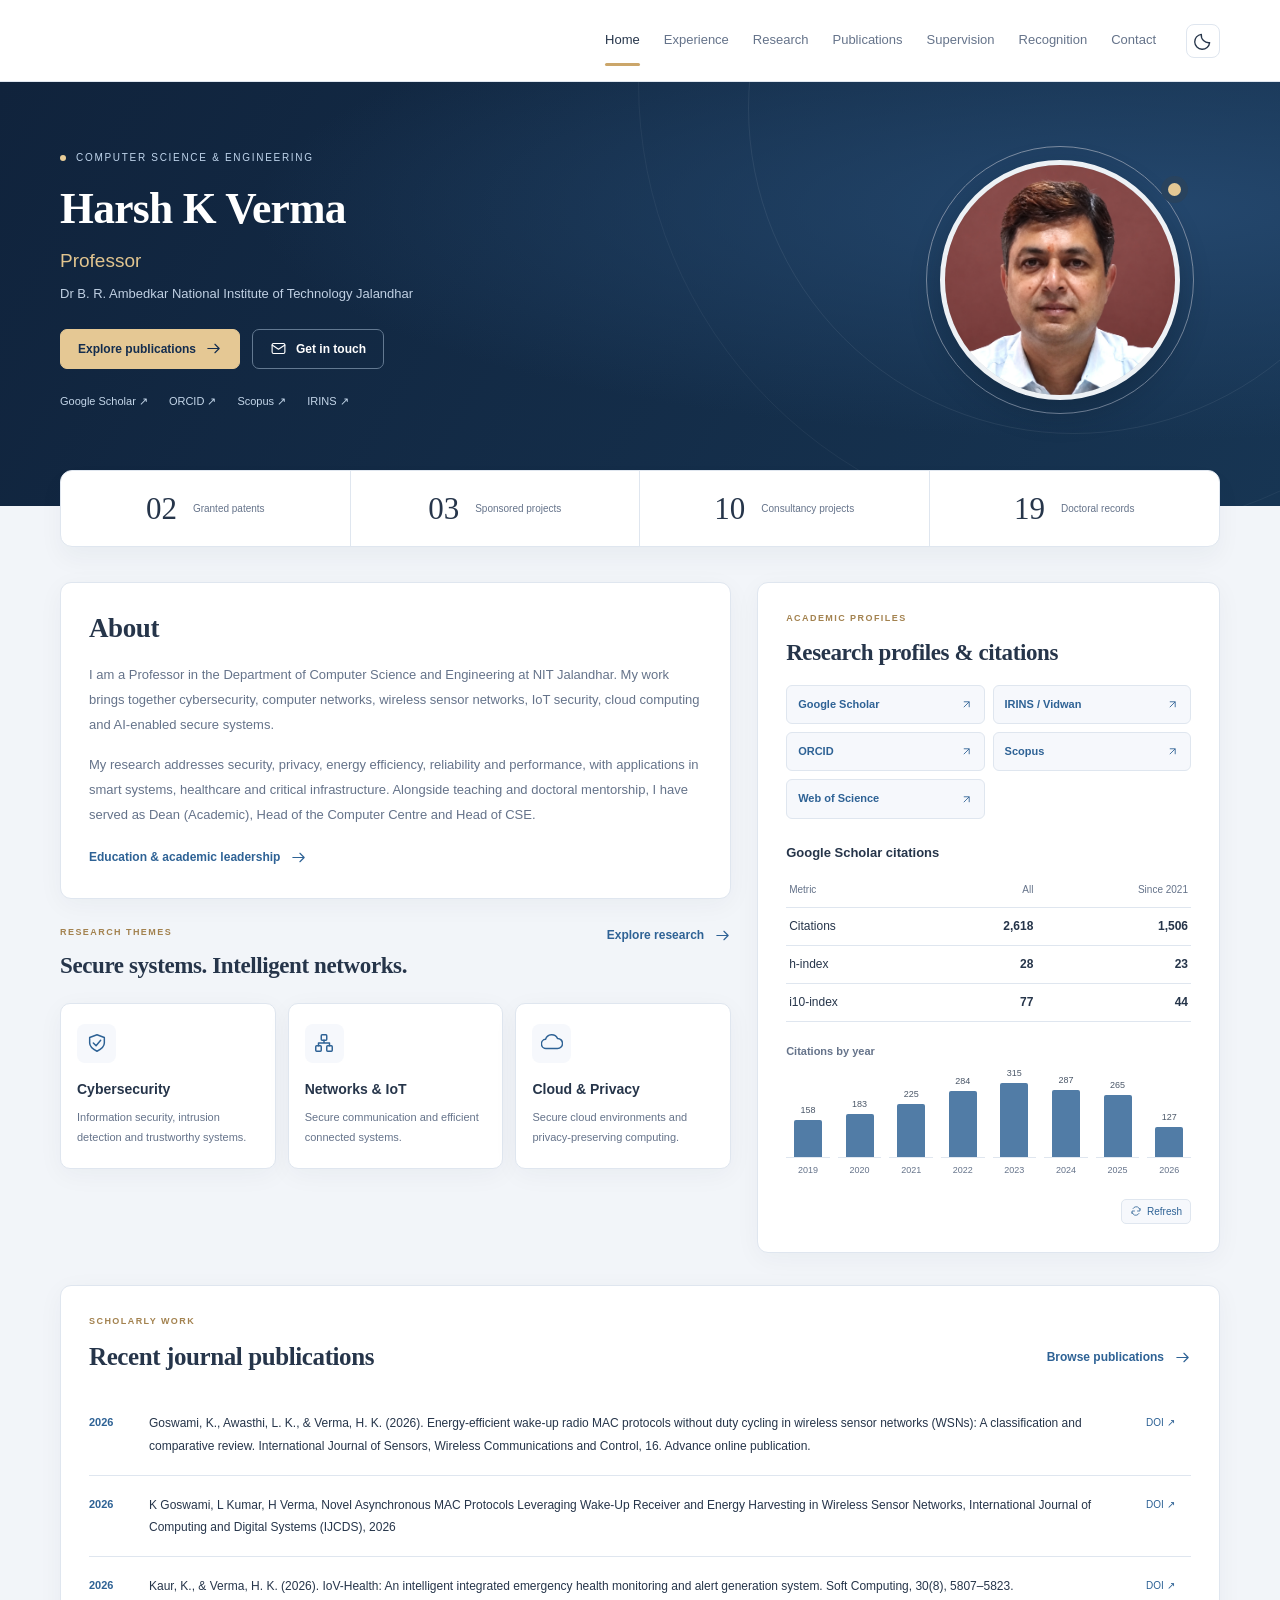
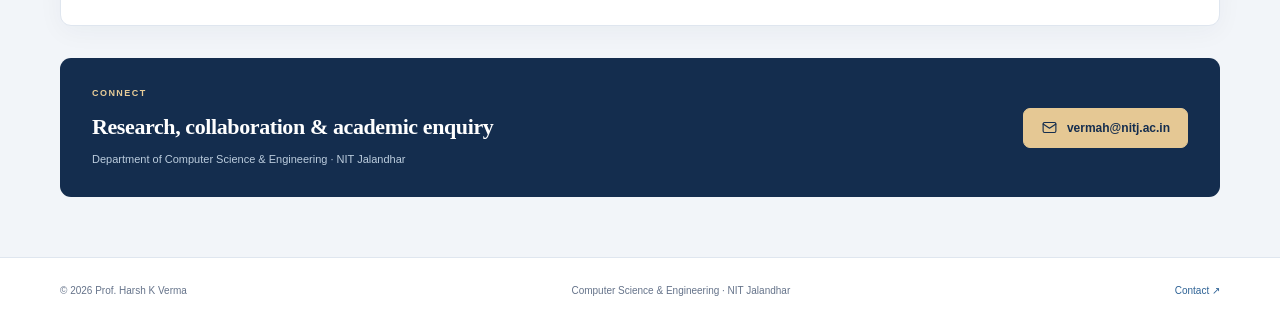
==== commit 0fbaad28: "Remove citation panel messages and retain the Refresh button" ====
--- a/index.html
+++ b/index.html
@@ -481,15 +481,14 @@
               </li>
             </ol>
             <p class="scholar-updated">
-              Google Scholar · Updated
-              <time id="scholar-updated" datetime="2026-10-08T09:23:39+00:00">
+              <time hidden id="scholar-updated" datetime="2026-10-08T09:23:39+00:00">
                 8 Oct 2026
               </time>
               <button
                 type="button"
                 id="scholar-refresh"
                 class="scholar-refresh"
-                title="Load the latest saved Google Scholar figures"
+                title="Check current Google Scholar figures"
                 aria-controls="scholar-metrics"
                 disabled
               >
@@ -510,18 +509,9 @@
                 <span id="scholar-refresh-label">Refresh</span>
               </button>
             </p>
-            <p class="scholar-refresh-status">
-              <a
-                href="https://scholar.google.com/citations?hl=en&amp;user=h0edtgIAAAAJ"
-                target="_blank"
-                rel="noopener"
-              >
-                View current totals on Google Scholar ↗
-              </a>
-            </p>
             <span
               id="scholar-refresh-status"
-              class="scholar-refresh-status"
+              hidden
               role="status"
               aria-live="polite"
             ></span>
